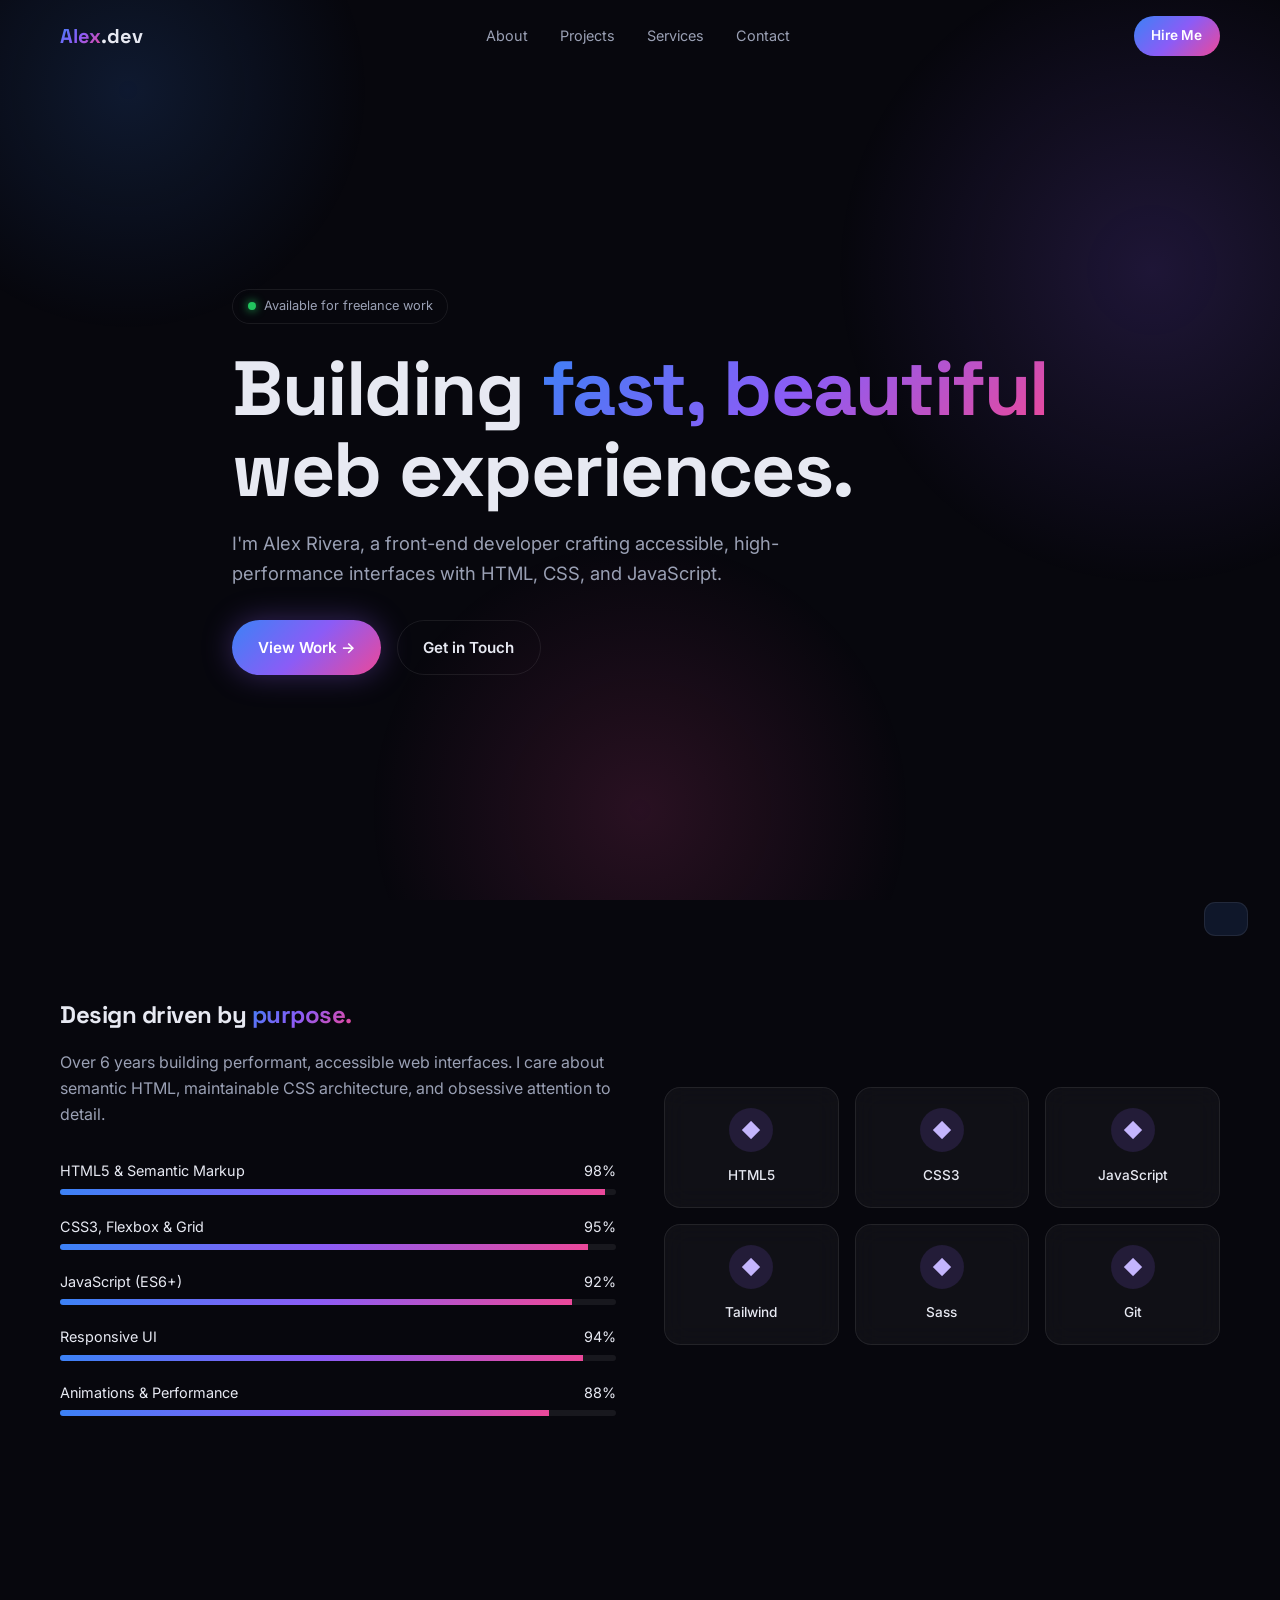
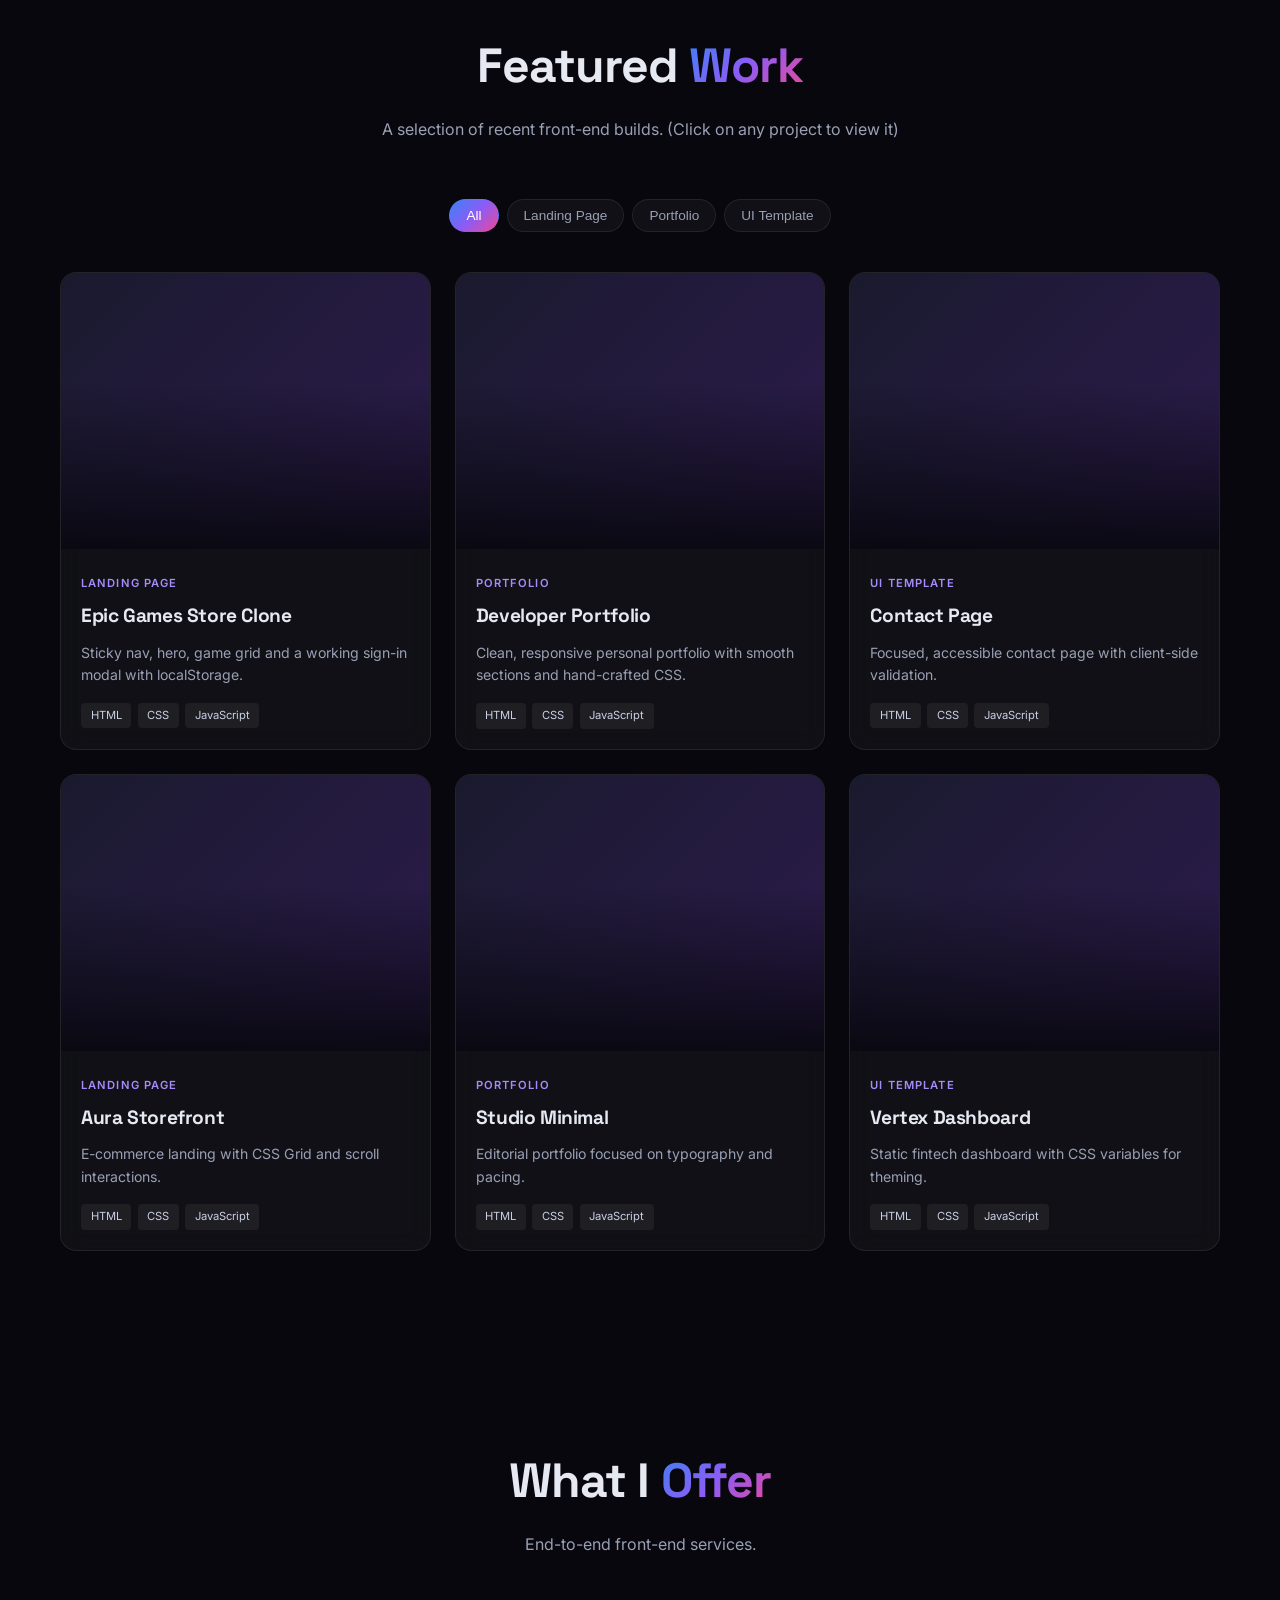
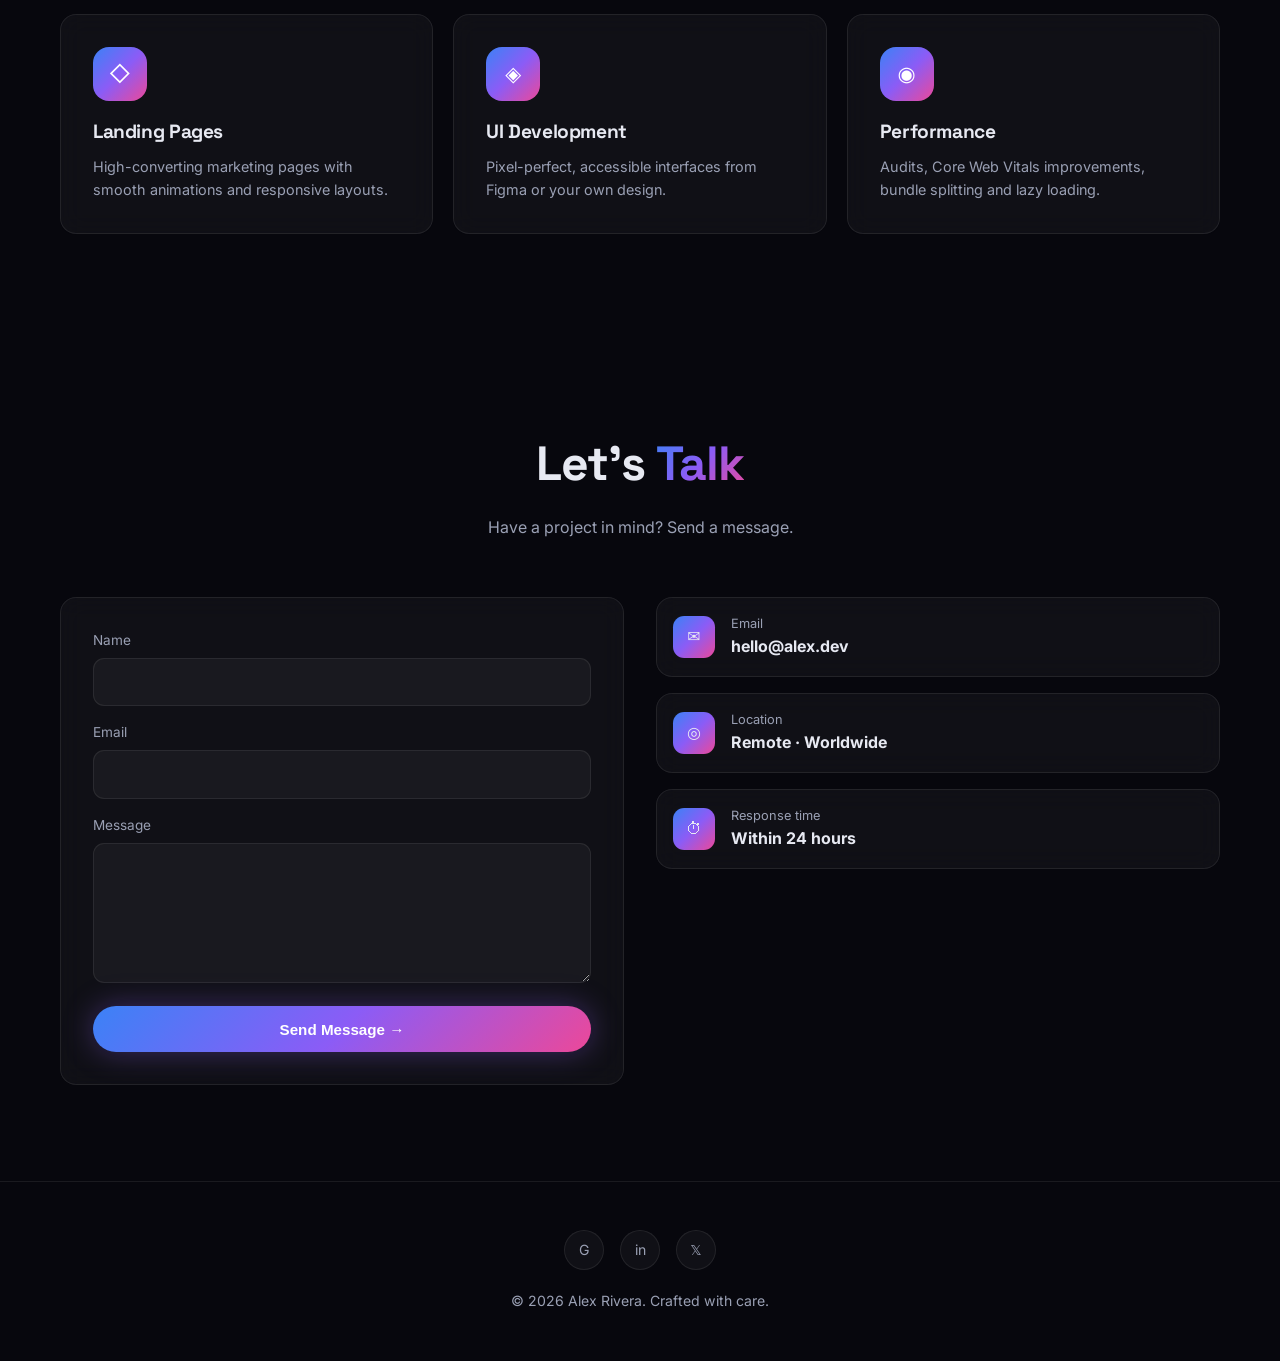
==== index.html @ b9c69748 "Add files via upload" ====
<!DOCTYPE html>
<html lang="en">
<head>
  <meta charset="UTF-8" />
  <meta name="viewport" content="width=device-width, initial-scale=1.0" />
  <title>Alex Rivera — Front-End Developer</title>

  <link rel="preconnect" href="https://fonts.googleapis.com">
  <link rel="preconnect" href="https://fonts.gstatic.com" crossorigin>
  <link href="https://fonts.googleapis.com/css2?family=Inter:wght@300;400;500;600;700&family=Space+Grotesk:wght@500;600;700&display=swap" rel="stylesheet">

  <link rel="stylesheet" href="style.css">
</head>
<body>

<nav class="nav" id="nav">
  <div class="container nav-inner">
    <a href="#" class="logo"><span class="gradient-text">Alex</span>.dev</a>
    <ul class="nav-links" id="navLinks">
      <li><a href="#about">About</a></li>
      <li><a href="#projects">Projects</a></li>
      <li><a href="#services">Services</a></li>
      <li><a href="#contact">Contact</a></li>
    </ul>
    <a href="#contact" class="nav-cta">Hire Me</a>
    <button class="menu-btn" id="menuBtn" aria-label="Toggle menu">☰</button>
  </div>
</nav>

<header class="hero">
  <div class="container">
    <div class="reveal">
      <div class="badge">Available for freelance work</div>
      <h1>Building <span class="gradient-text">fast, beautiful</span><br>web experiences.</h1>
      <p>I'm Alex Rivera, a front-end developer crafting accessible, high-performance interfaces with HTML, CSS, and JavaScript.</p>
      <div class="hero-cta">
        <a href="#projects" class="btn btn-primary">View Work →</a>
        <a href="#contact" class="btn btn-ghost">Get in Touch</a>
      </div>
    </div>
  </div>
</header>

<section id="about">
  <div class="container">
    <div class="about-grid">
      <div class="reveal">
        <h2>Design driven by <span class="gradient-text">purpose.</span></h2>
        <p class="lead">
          Over 6 years building performant, accessible web interfaces. I care about semantic HTML, maintainable CSS architecture, and obsessive attention to detail.
        </p>
        <div id="skills">
          <div class="skill-row"><div class="label"><span>HTML5 & Semantic Markup</span><span>98%</span></div><div class="bar"><span data-w="98"></span></div></div>
          <div class="skill-row"><div class="label"><span>CSS3, Flexbox & Grid</span><span>95%</span></div><div class="bar"><span data-w="95"></span></div></div>
          <div class="skill-row"><div class="label"><span>JavaScript (ES6+)</span><span>92%</span></div><div class="bar"><span data-w="92"></span></div></div>
          <div class="skill-row"><div class="label"><span>Responsive UI</span><span>94%</span></div><div class="bar"><span data-w="94"></span></div></div>
          <div class="skill-row"><div class="label"><span>Animations & Performance</span><span>88%</span></div><div class="bar"><span data-w="88"></span></div></div>
        </div>
      </div>

      <div class="tools reveal">
        <div class="tool glass"><div class="ico">◆</div><span>HTML5</span></div>
        <div class="tool glass"><div class="ico">◆</div><span>CSS3</span></div>
        <div class="tool glass"><div class="ico">◆</div><span>JavaScript</span></div>
        <div class="tool glass"><div class="ico">◆</div><span>Tailwind</span></div>
        <div class="tool glass"><div class="ico">◆</div><span>Sass</span></div>
        <div class="tool glass"><div class="ico">◆</div><span>Git</span></div>
      </div>
    </div>
  </div>
</section>

<section id="projects">
  <div class="container">
    <div class="section-head reveal">
      <h2>Featured <span class="gradient-text">Work</span></h2>
      <p>A selection of recent front-end builds. (Click on any project to view it)</p>
    </div>

    <div class="filters reveal">
      <button class="filter active" data-f="all">All</button>
      <button class="filter" data-f="Landing Page">Landing Page</button>
      <button class="filter" data-f="Portfolio">Portfolio</button>
      <button class="filter" data-f="UI Template">UI Template</button>
    </div>

    <div class="projects" id="projectGrid"></div>
  </div>
</section>

<section id="services">
  <div class="container">
    <div class="section-head reveal">
      <h2>What I <span class="gradient-text">Offer</span></h2>
      <p>End-to-end front-end services.</p>
    </div>

    <div class="services">
      <div class="service glass reveal">
        <div class="ico">◇</div>
        <h3>Landing Pages</h3>
        <p>High-converting marketing pages with smooth animations and responsive layouts.</p>
      </div>
      <div class="service glass reveal">
        <div class="ico">◈</div>
        <h3>UI Development</h3>
        <p>Pixel-perfect, accessible interfaces from Figma or your own design.</p>
      </div>
      <div class="service glass reveal">
        <div class="ico">◉</div>
        <h3>Performance</h3>
        <p>Audits, Core Web Vitals improvements, bundle splitting and lazy loading.</p>
      </div>
    </div>
  </div>
</section>

<section id="contact">
  <div class="container">
    <div class="section-head reveal">
      <h2>Let's <span class="gradient-text">Talk</span></h2>
      <p>Have a project in mind? Send a message.</p>
    </div>

    <div class="contact-grid">
      <form id="contactForm" class="glass reveal form">
        <div class="field">
          <label for="name">Name</label>
          <input type="text" id="name" required>
        </div>
        <div class="field">
          <label for="email">Email</label>
          <input type="email" id="email" required>
        </div>
        <div class="field">
          <label for="message">Message</label>
          <textarea id="message" required></textarea>
        </div>
        <button class="btn btn-primary btn-block" type="submit">Send Message →</button>
      </form>

      <div class="reveal">
        <div class="info-item glass"><div class="ico">✉</div><div><small>Email</small><strong>hello@alex.dev</strong></div></div>
        <div class="info-item glass"><div class="ico">◎</div><div><small>Location</small><strong>Remote · Worldwide</strong></div></div>
        <div class="info-item glass"><div class="ico">⏱</div><div><small>Response time</small><strong>Within 24 hours</strong></div></div>
      </div>
    </div>
  </div>
</section>

<footer>
  <div class="container">
    <div class="socials">
      <a href="#" aria-label="GitHub">G</a>
      <a href="#" aria-label="LinkedIn">in</a>
      <a href="#" aria-label="Twitter">𝕏</a>
    </div>
    <p>© <span id="year"></span> Alex Rivera. Crafted with care.</p>
  </div>
</footer>

<div class="toast" id="toast"></div>

<script src="script.js"></script>
</body>
</html>
---- style.css ----
/* ==========================================================
   THEME VARIABLES
========================================================== */
:root {
  --bg: #07070d;
  --panel: rgba(255, 255, 255, 0.04);
  --border: rgba(255, 255, 255, 0.08);
  --text: #e7e9f2;
  --muted: #9aa0b4;
  --blue: #3b82f6;
  --purple: #8b5cf6;
  --pink: #ec4899;
  --grad: linear-gradient(135deg, #3b82f6 0%, #8b5cf6 50%, #ec4899 100%);
}

/* ==========================================================
   BASE
========================================================== */
* { margin: 0; padding: 0; box-sizing: border-box; }

html { scroll-behavior: smooth; }

body {
  font-family: 'Inter', system-ui, sans-serif;
  background: var(--bg);
  color: var(--text);
  line-height: 1.6;
  overflow-x: hidden;
}

body::before {
  content: "";
  position: fixed;
  inset: 0;
  z-index: -1;
  pointer-events: none;
  background:
    radial-gradient(600px circle at 10% 10%, rgba(59,130,246,.15), transparent 40%),
    radial-gradient(700px circle at 90% 30%, rgba(139,92,246,.18), transparent 45%),
    radial-gradient(600px circle at 50% 90%, rgba(236,72,153,.15), transparent 45%);
}

h1, h2, h3, .display {
  font-family: 'Space Grotesk', sans-serif;
  letter-spacing: -0.02em;
}

a { color: inherit; text-decoration: none; }

.container { max-width: 1200px; margin: 0 auto; padding: 0 1.25rem; }

.gradient-text {
  background: var(--grad);
  -webkit-background-clip: text;
  background-clip: text;
  color: transparent;
}

.glass {
  background: var(--panel);
  border: 1px solid var(--border);
  backdrop-filter: blur(12px);
  border-radius: 1rem;
}

/* ==========================================================
   NAVBAR
========================================================== */
.nav { position: fixed; top: 0; left: 0; right: 0; z-index: 50; transition: 0.3s; }
.nav.scrolled {
  background: rgba(7, 7, 13, 0.7);
  backdrop-filter: blur(12px);
  border-bottom: 1px solid var(--border);
}
.nav-inner {
  display: flex;
  align-items: center;
  justify-content: space-between;
  height: 72px;
}
.logo { font-family: 'Space Grotesk'; font-weight: 700; font-size: 1.25rem; }
.nav-links { display: flex; gap: 2rem; list-style: none; }
.nav-links a { color: var(--muted); font-size: 0.9rem; transition: 0.2s; }
.nav-links a:hover { color: var(--text); }
.nav-cta {
  padding: 0.55rem 1.1rem;
  border-radius: 999px;
  background: var(--grad);
  color: #fff;
  font-weight: 600;
  font-size: 0.85rem;
}
.menu-btn {
  display: none;
  background: none;
  border: none;
  color: var(--text);
  font-size: 1.4rem;
  cursor: pointer;
}

@media (max-width: 780px) {
  .nav-links { display: none; }
  .menu-btn { display: block; }
  .nav-links.open {
    display: flex;
    flex-direction: column;
    position: absolute;
    top: 72px;
    left: 0; right: 0;
    background: rgba(7, 7, 13, 0.95);
    padding: 1.5rem;
    border-bottom: 1px solid var(--border);
  }
}

/* ==========================================================
   HERO
========================================================== */
.hero {
  min-height: 100vh;
  display: flex;
  align-items: center;
  padding: 8rem 0 4rem;
  position: relative;
}
.badge {
  display: inline-flex;
  align-items: center;
  gap: 0.5rem;
  padding: 0.4rem 0.9rem;
  border: 1px solid var(--border);
  border-radius: 999px;
  font-size: 0.8rem;
  color: var(--muted);
  margin-bottom: 1.5rem;
}
.badge::before {
  content: "";
  width: 8px; height: 8px;
  border-radius: 50%;
  background: #22c55e;
  box-shadow: 0 0 10px #22c55e;
}
.hero h1 {
  font-size: clamp(2.5rem, 6vw, 5rem);
  font-weight: 700;
  line-height: 1.05;
  margin-bottom: 1.25rem;
}
.hero p {
  font-size: 1.15rem;
  color: var(--muted);
  max-width: 560px;
  margin-bottom: 2rem;
}
.hero-cta { display: flex; gap: 1rem; flex-wrap: wrap; }

/* ==========================================================
   BUTTONS
========================================================== */
.btn {
  padding: 0.9rem 1.6rem;
  border-radius: 999px;
  font-weight: 600;
  font-size: 0.95rem;
  border: none;
  cursor: pointer;
  transition: 0.3s;
  display: inline-flex;
  align-items: center;
  gap: 0.5rem;
}
.btn-primary {
  background: var(--grad);
  color: #fff;
  box-shadow: 0 0 30px rgba(139, 92, 246, 0.35);
}
.btn-primary:hover {
  transform: translateY(-2px);
  box-shadow: 0 0 45px rgba(139, 92, 246, 0.55);
}
.btn-ghost {
  background: transparent;
  color: var(--text);
  border: 1px solid var(--border);
}
.btn-ghost:hover { background: var(--panel); }
.btn-block { width: 100%; justify-content: center; }

/* ==========================================================
   SECTIONS
========================================================== */
section { padding: 6rem 0; position: relative; }
.section-head { text-align: center; margin-bottom: 3.5rem; }
.section-head h2 { font-size: clamp(2rem, 4vw, 3rem); margin-bottom: 0.75rem; }
.section-head p { color: var(--muted); max-width: 600px; margin: 0 auto; }
.lead { color: var(--muted); margin: 1rem 0 2rem; }

/* ==========================================================
   ABOUT / SKILLS
========================================================== */
.about-grid {
  display: grid;
  grid-template-columns: 1fr 1fr;
  gap: 3rem;
  align-items: center;
}
@media (max-width: 820px) { .about-grid { grid-template-columns: 1fr; } }

.skill-row { margin-bottom: 1.25rem; }
.skill-row .label {
  display: flex;
  justify-content: space-between;
  margin-bottom: 0.4rem;
  font-size: 0.9rem;
}
.bar {
  height: 6px;
  background: rgba(255, 255, 255, 0.07);
  border-radius: 999px;
  overflow: hidden;
}
.bar span {
  display: block;
  height: 100%;
  background: var(--grad);
  width: 0;
  transition: width 1.2s ease;
}

.tools {
  display: grid;
  grid-template-columns: repeat(3, 1fr);
  gap: 1rem;
}
@media (max-width: 520px) { .tools { grid-template-columns: repeat(2, 1fr); } }

.tool { padding: 1.25rem; text-align: center; transition: 0.3s; }
.tool:hover { transform: translateY(-4px); border-color: rgba(139, 92, 246, 0.5); }
.tool .ico {
  width: 44px; height: 44px;
  border-radius: 50%;
  background: rgba(139, 92, 246, 0.15);
  color: #c4b5fd;
  display: grid;
  place-items: center;
  margin: 0 auto 0.6rem;
  font-size: 1.2rem;
}
.tool span { font-size: 0.85rem; font-weight: 500; }

/* ==========================================================
   PROJECTS
========================================================== */
.filters {
  display: flex;
  gap: 0.5rem;
  justify-content: center;
  flex-wrap: wrap;
  margin-bottom: 2.5rem;
}
.filter {
  padding: 0.5rem 1rem;
  border-radius: 999px;
  background: rgba(255, 255, 255, 0.04);
  border: 1px solid var(--border);
  color: var(--muted);
  font-size: 0.85rem;
  cursor: pointer;
  transition: 0.2s;
}
.filter.active {
  background: var(--grad);
  color: #fff;
  border-color: transparent;
}

.projects {
  display: grid;
  grid-template-columns: repeat(3, 1fr);
  gap: 1.5rem;
}
@media (max-width: 900px) { .projects { grid-template-columns: repeat(2, 1fr); } }
@media (max-width: 600px) { .projects { grid-template-columns: 1fr; } }

/* التعديلات الجديدة لجعل الروابط تعمل بشكل سليم داخل البطاقات */
.card-link {
  text-decoration: none;
  color: inherit;
  display: block;
  height: 100%;
}

.card { 
  overflow: hidden; 
  position: relative; 
  cursor: pointer; 
  transition: 0.4s; 
  height: 100%; 
}
.card:hover { transform: translateY(-6px); }
.card .thumb {
  aspect-ratio: 4 / 3;
  background: linear-gradient(135deg, #1a1a2e, #2d1b4e);
  position: relative;
  overflow: hidden;
}
.card .thumb::after {
  content: "";
  position: absolute;
  inset: 0;
  background: linear-gradient(to top, rgba(7, 7, 13, 0.9), transparent 60%);
}
.card .body { padding: 1.25rem; }
.card .cat {
  color: #a78bfa;
  font-size: 0.7rem;
  text-transform: uppercase;
  letter-spacing: 0.1em;
  font-weight: 600;
}
.card h3 { font-size: 1.2rem; margin: 0.4rem 0 0.6rem; }
.card p { color: var(--muted); font-size: 0.88rem; margin-bottom: 1rem; }

.tags { display: flex; gap: 0.4rem; flex-wrap: wrap; }
.tag {
  font-size: 0.7rem;
  padding: 0.25rem 0.6rem;
  border-radius: 4px;
  background: rgba(255, 255, 255, 0.06);
  color: #cbd1e4;
}

/* ==========================================================
   SERVICES
========================================================== */
.services {
  display: grid;
  grid-template-columns: repeat(3, 1fr);
  gap: 1.25rem;
}
@media (max-width: 900px) { .services { grid-template-columns: 1fr; } }

.service { padding: 2rem; transition: 0.3s; }
.service:hover { transform: translateY(-5px); border-color: rgba(236, 72, 153, 0.4); }
.service .ico {
  width: 54px; height: 54px;
  border-radius: 1rem;
  background: var(--grad);
  display: grid;
  place-items: center;
  color: #fff;
  margin-bottom: 1rem;
  font-size: 1.3rem;
}
.service h3 { font-size: 1.2rem; margin-bottom: 0.5rem; }
.service p { color: var(--muted); font-size: 0.9rem; }

/* ==========================================================
   CONTACT
========================================================== */
.contact-grid {
  display: grid;
  grid-template-columns: 1fr 1fr;
  gap: 2rem;
}
@media (max-width: 820px) { .contact-grid { grid-template-columns: 1fr; } }

.form { padding: 2rem; }
.field { margin-bottom: 1rem; }
.field label {
  display: block;
  font-size: 0.85rem;
  margin-bottom: 0.4rem;
  color: var(--muted);
}
.field input,
.field textarea {
  width: 100%;
  padding: 0.85rem 1rem;
  background: rgba(255, 255, 255, 0.04);
  border: 1px solid var(--border);
  border-radius: 0.7rem;
  color: var(--text);
  font-family: inherit;
  font-size: 0.95rem;
  transition: 0.2s;
}
.field input:focus,
.field textarea:focus {
  outline: none;
  border-color: #8b5cf6;
  box-shadow: 0 0 0 3px rgba(139, 92, 246, 0.18);
}
.field textarea { resize: vertical; min-height: 140px; }

.info-item {
  display: flex;
  gap: 1rem;
  align-items: center;
  padding: 1rem;
  margin-bottom: 1rem;
}
.info-item .ico {
  width: 42px; height: 42px;
  border-radius: 0.7rem;
  background: var(--grad);
  display: grid;
  place-items: center;
  flex-shrink: 0;
}
.info-item small { color: var(--muted); font-size: 0.8rem; display: block; }

/* ==========================================================
   TOAST
========================================================== */
.toast {
  position: fixed;
  bottom: 2rem;
  right: 2rem;
  padding: 1rem 1.3rem;
  background: #0f172a;
  border: 1px solid var(--border);
  border-radius: 0.7rem;
  transform: translateY(200%);
  transition: 0.4s;
  z-index: 100;
  max-width: 320px;
}
.toast.show { transform: translateY(0); }
.toast.success { border-color: #22c55e; }
.toast.error { border-color: #ef4444; }

/* ==========================================================
   FOOTER
========================================================== */
footer {
  padding: 3rem 0;
  border-top: 1px solid var(--border);
  text-align: center;
  color: var(--muted);
  font-size: 0.88rem;
}
.socials {
  display: flex;
  gap: 1rem;
  justify-content: center;
  margin-bottom: 1.25rem;
}
.socials a {
  width: 40px; height: 40px;
  border-radius: 50%;
  background: var(--panel);
  border: 1px solid var(--border);
  display: grid;
  place-items: center;
  transition: 0.2s;
}
.socials a:hover {
  background: var(--grad);
  border-color: transparent;
  transform: translateY(-2px);
}

/* ==========================================================
   SCROLL REVEAL
========================================================== */
.reveal {
  opacity: 0;
  transform: translateY(30px);
  transition: opacity 0.8s ease, transform 0.8s ease;
}
.reveal.visible {
  opacity: 1;
  transform: none;
}
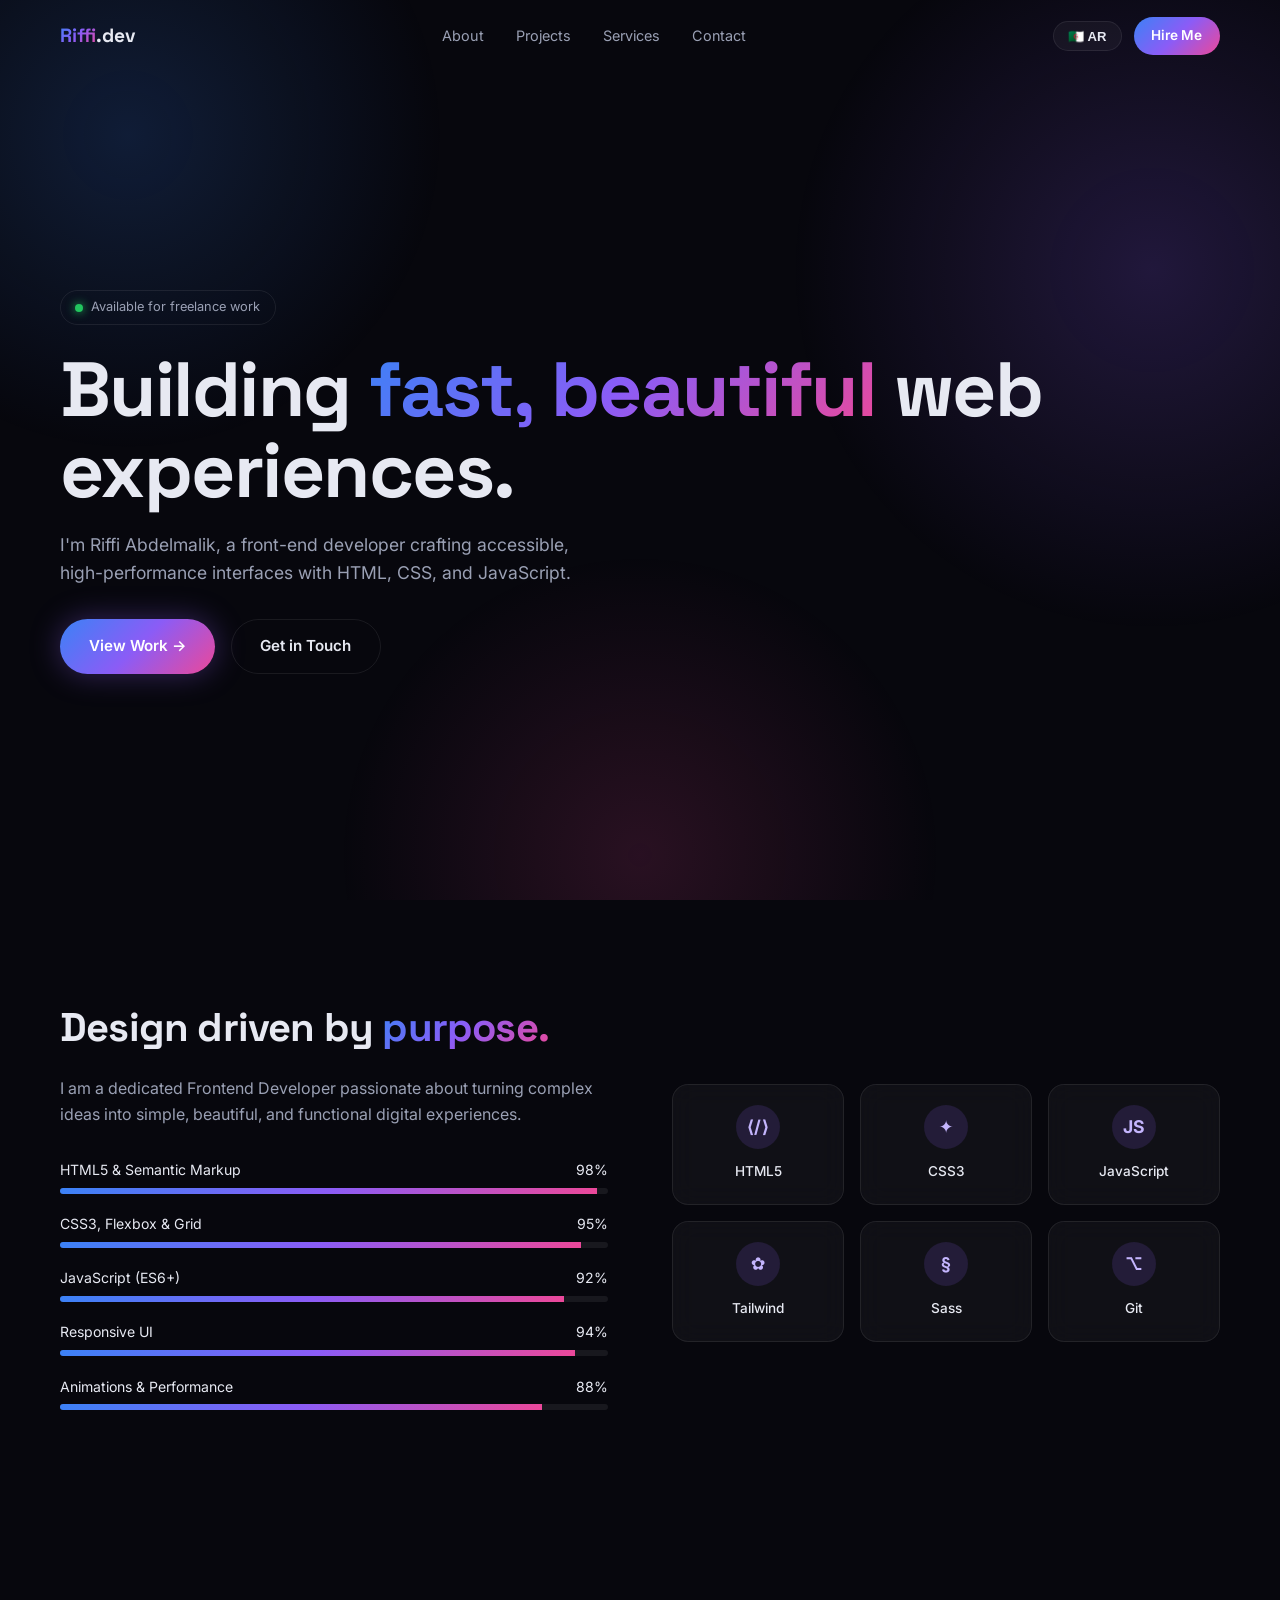
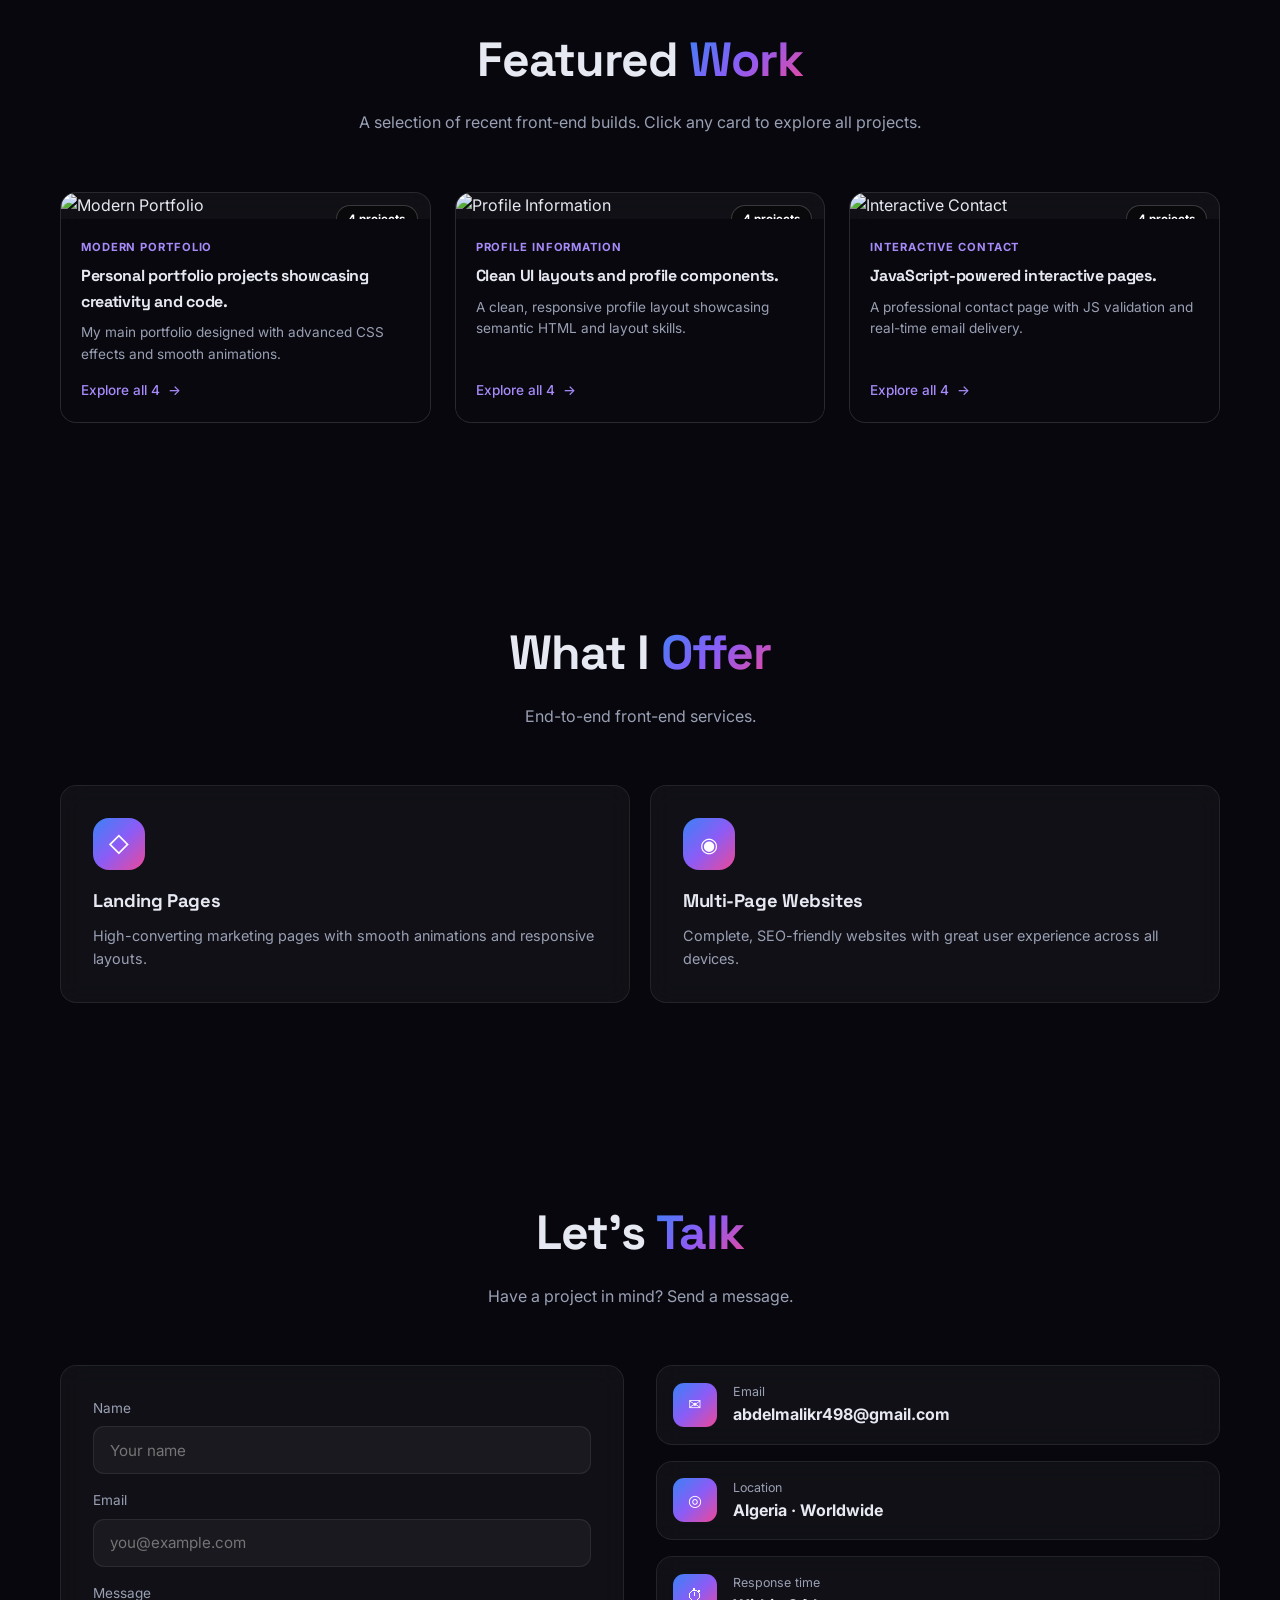
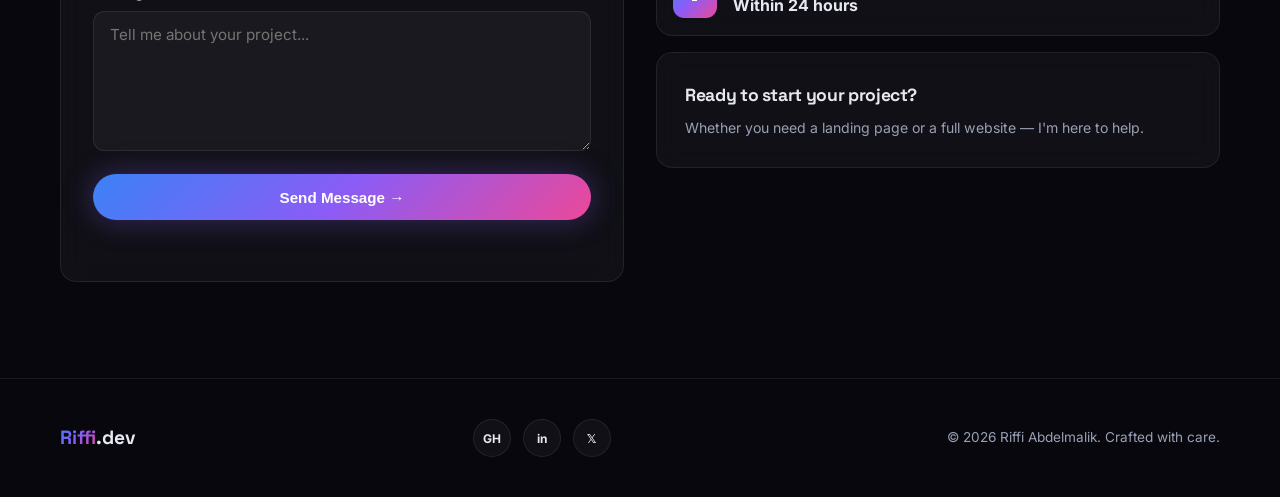
==== commit b121527f: "Add files via upload" ====
--- a/index.html
+++ b/index.html
@@ -1,41 +1,51 @@
 <!DOCTYPE html>
-<html lang="en">
+<html lang="en" dir="ltr">
 <head>
-  <meta charset="UTF-8" />
-  <meta name="viewport" content="width=device-width, initial-scale=1.0" />
-  <title>Alex Rivera — Front-End Developer</title>
-
+  <meta charset="UTF-8"/>
+  <meta name="viewport" content="width=device-width, initial-scale=1.0"/>
+  <title>Riffi Abdelmalik — Front-End Developer</title>
   <link rel="preconnect" href="https://fonts.googleapis.com">
   <link rel="preconnect" href="https://fonts.gstatic.com" crossorigin>
-  <link href="https://fonts.googleapis.com/css2?family=Inter:wght@300;400;500;600;700&family=Space+Grotesk:wght@500;600;700&display=swap" rel="stylesheet">
-
+  <link href="https://fonts.googleapis.com/css2?family=Inter:wght@300;400;500;600;700
+    &family=Space+Grotesk:wght@500;600;700
+    &family=Cairo:wght@400;500;600;700&display=swap" rel="stylesheet">
   <link rel="stylesheet" href="style.css">
 </head>
 <body>
 
 <nav class="nav" id="nav">
   <div class="container nav-inner">
-    <a href="#" class="logo"><span class="gradient-text">Alex</span>.dev</a>
+    <a href="#" class="logo"><span class="gradient-text">Riffi</span>.dev</a>
     <ul class="nav-links" id="navLinks">
-      <li><a href="#about">About</a></li>
-      <li><a href="#projects">Projects</a></li>
-      <li><a href="#services">Services</a></li>
-      <li><a href="#contact">Contact</a></li>
+      <li><a href="#about"    data-i18n="nav.about">About</a></li>
+      <li><a href="#projects" data-i18n="nav.projects">Projects</a></li>
+      <li><a href="#services" data-i18n="nav.services">Services</a></li>
+      <li><a href="#contact"  data-i18n="nav.contact">Contact</a></li>
     </ul>
-    <a href="#contact" class="nav-cta">Hire Me</a>
-    <button class="menu-btn" id="menuBtn" aria-label="Toggle menu">☰</button>
+    <div class="nav-actions">
+      <button id="langBtn" class="lang-btn" aria-label="Switch language">🇩🇿 AR</button>
+      <a href="#contact" class="nav-cta" data-i18n="nav.hire">Hire Me</a>
+    </div>
+    <button class="menu-btn" id="menuBtn" aria-label="Toggle menu">
+      <span></span><span></span><span></span>
+    </button>
   </div>
 </nav>
 
 <header class="hero">
   <div class="container">
     <div class="reveal">
-      <div class="badge">Available for freelance work</div>
-      <h1>Building <span class="gradient-text">fast, beautiful</span><br>web experiences.</h1>
-      <p>I'm Alex Rivera, a front-end developer crafting accessible, high-performance interfaces with HTML, CSS, and JavaScript.</p>
+      <div class="badge" data-i18n="hero.badge">Available for freelance work</div>
+      <h1>
+        <span data-i18n="hero.h1a">Building </span>
+        <span class="gradient-text" data-i18n="hero.h1b">fast, beautiful</span>
+        <span data-i18n="hero.h1c"> web experiences.</span>
+      </h1>
+      <p data-i18n="hero.p">I'm Riffi Abdelmalik, a front-end developer crafting
+        accessible, high-performance interfaces with HTML, CSS, and JavaScript.</p>
       <div class="hero-cta">
-        <a href="#projects" class="btn btn-primary">View Work →</a>
-        <a href="#contact" class="btn btn-ghost">Get in Touch</a>
+        <a href="#projects" class="btn btn-primary" data-i18n="hero.cta1">View Work →</a>
+        <a href="#contact"  class="btn btn-ghost"   data-i18n="hero.cta2">Get in Touch</a>
       </div>
     </div>
   </div>
@@ -45,26 +55,42 @@
   <div class="container">
     <div class="about-grid">
       <div class="reveal">
-        <h2>Design driven by <span class="gradient-text">purpose.</span></h2>
-        <p class="lead">
-          Over 6 years building performant, accessible web interfaces. I care about semantic HTML, maintainable CSS architecture, and obsessive attention to detail.
-        </p>
+        <h2>
+          <span data-i18n="about.h2a">Design driven by </span>
+          <span class="gradient-text" data-i18n="about.h2b">purpose.</span>
+        </h2>
+        <p class="lead" data-i18n="about.p">I am a dedicated Frontend Developer passionate
+          about turning complex ideas into simple, beautiful digital experiences.</p>
         <div id="skills">
-          <div class="skill-row"><div class="label"><span>HTML5 & Semantic Markup</span><span>98%</span></div><div class="bar"><span data-w="98"></span></div></div>
-          <div class="skill-row"><div class="label"><span>CSS3, Flexbox & Grid</span><span>95%</span></div><div class="bar"><span data-w="95"></span></div></div>
-          <div class="skill-row"><div class="label"><span>JavaScript (ES6+)</span><span>92%</span></div><div class="bar"><span data-w="92"></span></div></div>
-          <div class="skill-row"><div class="label"><span>Responsive UI</span><span>94%</span></div><div class="bar"><span data-w="94"></span></div></div>
-          <div class="skill-row"><div class="label"><span>Animations & Performance</span><span>88%</span></div><div class="bar"><span data-w="88"></span></div></div>
+          <div class="skill-row">
+            <div class="label"><span data-i18n="skills.0">HTML5 & Semantic Markup</span><span>98%</span></div>
+            <div class="bar"><span data-w="98"></span></div>
+          </div>
+          <div class="skill-row">
+            <div class="label"><span data-i18n="skills.1">CSS3, Flexbox & Grid</span><span>95%</span></div>
+            <div class="bar"><span data-w="95"></span></div>
+          </div>
+          <div class="skill-row">
+            <div class="label"><span data-i18n="skills.2">JavaScript (ES6+)</span><span>92%</span></div>
+            <div class="bar"><span data-w="92"></span></div>
+          </div>
+          <div class="skill-row">
+            <div class="label"><span data-i18n="skills.3">Responsive UI</span><span>94%</span></div>
+            <div class="bar"><span data-w="94"></span></div>
+          </div>
+          <div class="skill-row">
+            <div class="label"><span data-i18n="skills.4">Animations & Performance</span><span>88%</span></div>
+            <div class="bar"><span data-w="88"></span></div>
+          </div>
         </div>
       </div>
-
       <div class="tools reveal">
-        <div class="tool glass"><div class="ico">◆</div><span>HTML5</span></div>
-        <div class="tool glass"><div class="ico">◆</div><span>CSS3</span></div>
-        <div class="tool glass"><div class="ico">◆</div><span>JavaScript</span></div>
-        <div class="tool glass"><div class="ico">◆</div><span>Tailwind</span></div>
-        <div class="tool glass"><div class="ico">◆</div><span>Sass</span></div>
-        <div class="tool glass"><div class="ico">◆</div><span>Git</span></div>
+        <div class="tool glass"><div class="ico">⟨/⟩</div><span>HTML5</span></div>
+        <div class="tool glass"><div class="ico">✦</div><span>CSS3</span></div>
+        <div class="tool glass"><div class="ico">JS</div><span>JavaScript</span></div>
+        <div class="tool glass"><div class="ico">✿</div><span>Tailwind</span></div>
+        <div class="tool glass"><div class="ico">§</div><span>Sass</span></div>
+        <div class="tool glass"><div class="ico">⌥</div><span>Git</span></div>
       </div>
     </div>
   </div>
@@ -73,17 +99,12 @@
 <section id="projects">
   <div class="container">
     <div class="section-head reveal">
-      <h2>Featured <span class="gradient-text">Work</span></h2>
-      <p>A selection of recent front-end builds. (Click on any project to view it)</p>
+      <h2>
+        <span data-i18n="projects.h2a">Featured </span>
+        <span class="gradient-text" data-i18n="projects.h2b">Work</span>
+      </h2>
+      <p data-i18n="projects.p">Click any card to explore all projects.</p>
     </div>
-
-    <div class="filters reveal">
-      <button class="filter active" data-f="all">All</button>
-      <button class="filter" data-f="Landing Page">Landing Page</button>
-      <button class="filter" data-f="Portfolio">Portfolio</button>
-      <button class="filter" data-f="UI Template">UI Template</button>
-    </div>
-
     <div class="projects" id="projectGrid"></div>
   </div>
 </section>
@@ -91,25 +112,22 @@
 <section id="services">
   <div class="container">
     <div class="section-head reveal">
-      <h2>What I <span class="gradient-text">Offer</span></h2>
-      <p>End-to-end front-end services.</p>
+      <h2>
+        <span data-i18n="services.h2a">What I </span>
+        <span class="gradient-text" data-i18n="services.h2b">Offer</span>
+      </h2>
+      <p data-i18n="services.p">End-to-end front-end services.</p>
     </div>
-
     <div class="services">
       <div class="service glass reveal">
         <div class="ico">◇</div>
-        <h3>Landing Pages</h3>
-        <p>High-converting marketing pages with smooth animations and responsive layouts.</p>
-      </div>
-      <div class="service glass reveal">
-        <div class="ico">◈</div>
-        <h3>UI Development</h3>
-        <p>Pixel-perfect, accessible interfaces from Figma or your own design.</p>
+        <h3 data-i18n="services.0.title">Landing Pages</h3>
+        <p data-i18n="services.0.desc">High-converting pages with smooth animations and responsive layouts.</p>
       </div>
       <div class="service glass reveal">
         <div class="ico">◉</div>
-        <h3>Performance</h3>
-        <p>Audits, Core Web Vitals improvements, bundle splitting and lazy loading.</p>
+        <h3 data-i18n="services.1.title">Multi-Page Websites</h3>
+        <p data-i18n="services.1.desc">Complete, SEO-friendly websites with great user experience across all devices.</p>
       </div>
     </div>
   </div>
@@ -118,48 +136,62 @@
 <section id="contact">
   <div class="container">
     <div class="section-head reveal">
-      <h2>Let's <span class="gradient-text">Talk</span></h2>
-      <p>Have a project in mind? Send a message.</p>
+      <h2>
+        <span data-i18n="contact.h2a">Let's </span>
+        <span class="gradient-text" data-i18n="contact.h2b">Talk</span>
+      </h2>
+      <p data-i18n="contact.p">Have a project in mind? Send a message.</p>
     </div>
-
     <div class="contact-grid">
-      <form id="contactForm" class="glass reveal form">
+      <form id="contactForm" class="glass reveal form" action="https://formspree.io/f/xkokqgrg" method="POST">
         <div class="field">
-          <label for="name">Name</label>
-          <input type="text" id="name" required>
+          <label data-i18n="contact.nameLbl">Name</label>
+          <input type="text" name="name" data-i18n-ph="contact.namePh" placeholder="Your name" required>
         </div>
         <div class="field">
-          <label for="email">Email</label>
-          <input type="email" id="email" required>
+          <label data-i18n="contact.emailLbl">Email</label>
+          <input type="email" name="email" data-i18n-ph="contact.emailPh" placeholder="you@example.com" required>
         </div>
         <div class="field">
-          <label for="message">Message</label>
-          <textarea id="message" required></textarea>
+          <label data-i18n="contact.msgLbl">Message</label>
+          <textarea name="message" data-i18n-ph="contact.msgPh" placeholder="Tell me about your project..." required></textarea>
         </div>
-        <button class="btn btn-primary btn-block" type="submit">Send Message →</button>
+        <button class="btn btn-primary btn-block" type="submit" data-i18n="contact.send">Send Message →</button>
+        <p class="form-status" id="formStatus"></p>
       </form>
-
       <div class="reveal">
-        <div class="info-item glass"><div class="ico">✉</div><div><small>Email</small><strong>hello@alex.dev</strong></div></div>
-        <div class="info-item glass"><div class="ico">◎</div><div><small>Location</small><strong>Remote · Worldwide</strong></div></div>
-        <div class="info-item glass"><div class="ico">⏱</div><div><small>Response time</small><strong>Within 24 hours</strong></div></div>
+        <div class="info-item glass">
+          <div class="ico">✉</div>
+          <div><small>Email</small><strong><a href="mailto:abdelmalikr498@gmail.com">abdelmalikr498@gmail.com</a></strong></div>
+        </div>
+        <div class="info-item glass">
+          <div class="ico">◎</div>
+          <div><small data-i18n="contact.locationLbl">Location</small><strong data-i18n="contact.locationVal">Algeria · Worldwide</strong></div>
+        </div>
+        <div class="info-item glass">
+          <div class="ico">⏱</div>
+          <div><small data-i18n="contact.responseLbl">Response time</small><strong data-i18n="contact.responseVal">Within 24 hours</strong></div>
+        </div>
+        <div class="info-box glass">
+          <h3 data-i18n="contact.boxTitle">Ready to start your project?</h3>
+          <p data-i18n="contact.boxP">Whether you need a landing page or a full website — I'm here to help.</p>
+        </div>
       </div>
     </div>
   </div>
 </section>
 
 <footer>
-  <div class="container">
+  <div class="container footer-inner">
+    <a href="#" class="logo"><span class="gradient-text">Riffi</span>.dev</a>
     <div class="socials">
-      <a href="#" aria-label="GitHub">G</a>
-      <a href="#" aria-label="LinkedIn">in</a>
-      <a href="#" aria-label="Twitter">𝕏</a>
+      <a href="https://github.com/riffiabdelamlik" target="_blank">GH</a>
+      <a href="#">in</a>
+      <a href="#">𝕏</a>
     </div>
-    <p>© <span id="year"></span> Alex Rivera. Crafted with care.</p>
+    <p>© <span id="year"></span> Riffi Abdelmalik. <span data-i18n="footer.crafted">Crafted with care.</span></p>
   </div>
 </footer>
-
-<div class="toast" id="toast"></div>
 
 <script src="script.js"></script>
 </body>
--- a/style.css
+++ b/style.css
@@ -1,477 +1,201 @@
-/* ==========================================================
-   THEME VARIABLES
-========================================================== */
 :root {
-  --bg: #07070d;
-  --panel: rgba(255, 255, 255, 0.04);
-  --border: rgba(255, 255, 255, 0.08);
-  --text: #e7e9f2;
+  --bg: #07070d; --panel: rgba(255,255,255,.04);
+  --border: rgba(255,255,255,.08); --text: #e7e9f2;
   --muted: #9aa0b4;
-  --blue: #3b82f6;
-  --purple: #8b5cf6;
-  --pink: #ec4899;
-  --grad: linear-gradient(135deg, #3b82f6 0%, #8b5cf6 50%, #ec4899 100%);
-}
-
-/* ==========================================================
-   BASE
-========================================================== */
-* { margin: 0; padding: 0; box-sizing: border-box; }
-
-html { scroll-behavior: smooth; }
-
-body {
-  font-family: 'Inter', system-ui, sans-serif;
-  background: var(--bg);
-  color: var(--text);
-  line-height: 1.6;
-  overflow-x: hidden;
-}
-
+  --grad: linear-gradient(135deg,#3b82f6 0%,#8b5cf6 50%,#ec4899 100%);
+  --radius: 1rem;
+  --font-en: 'Inter', system-ui, sans-serif;
+  --font-display-en: 'Space Grotesk', sans-serif;
+  --font-ar: 'Cairo', system-ui, sans-serif;
+}
+
+*, *::before, *::after { margin:0; padding:0; box-sizing:border-box; }
+html { scroll-behavior:smooth; }
+body { font-family:var(--font-en); background:var(--bg); color:var(--text);
+  line-height:1.6; overflow-x:hidden; }
 body::before {
-  content: "";
-  position: fixed;
-  inset: 0;
-  z-index: -1;
-  pointer-events: none;
+  content:""; position:fixed; inset:0; z-index:-1; pointer-events:none;
   background:
-    radial-gradient(600px circle at 10% 10%, rgba(59,130,246,.15), transparent 40%),
-    radial-gradient(700px circle at 90% 30%, rgba(139,92,246,.18), transparent 45%),
-    radial-gradient(600px circle at 50% 90%, rgba(236,72,153,.15), transparent 45%);
-}
-
-h1, h2, h3, .display {
-  font-family: 'Space Grotesk', sans-serif;
-  letter-spacing: -0.02em;
-}
-
-a { color: inherit; text-decoration: none; }
-
-.container { max-width: 1200px; margin: 0 auto; padding: 0 1.25rem; }
-
+    radial-gradient(700px circle at 10% 15%, rgba(59,130,246,.18), transparent 45%),
+    radial-gradient(800px circle at 90% 30%, rgba(139,92,246,.2), transparent 45%),
+    radial-gradient(600px circle at 50% 95%, rgba(236,72,153,.15), transparent 50%);
+}
+html[dir="rtl"] body { font-family:var(--font-ar); }
+html[dir="rtl"] h1,
+html[dir="rtl"] h2,
+html[dir="rtl"] h3 { font-family:var(--font-ar); letter-spacing:0; }
+
+a { color:inherit; text-decoration:none; }
+h1,h2,h3 { font-family:var(--font-display-en); letter-spacing:-0.02em; }
+.container { max-width:1200px; margin:0 auto; padding:0 1.25rem; }
 .gradient-text {
-  background: var(--grad);
-  -webkit-background-clip: text;
-  background-clip: text;
-  color: transparent;
-}
-
+  background:var(--grad); -webkit-background-clip:text;
+  background-clip:text; color:transparent;
+}
 .glass {
-  background: var(--panel);
-  border: 1px solid var(--border);
-  backdrop-filter: blur(12px);
-  border-radius: 1rem;
-}
-
-/* ==========================================================
-   NAVBAR
-========================================================== */
-.nav { position: fixed; top: 0; left: 0; right: 0; z-index: 50; transition: 0.3s; }
-.nav.scrolled {
-  background: rgba(7, 7, 13, 0.7);
-  backdrop-filter: blur(12px);
-  border-bottom: 1px solid var(--border);
-}
-.nav-inner {
-  display: flex;
-  align-items: center;
-  justify-content: space-between;
-  height: 72px;
-}
-.logo { font-family: 'Space Grotesk'; font-weight: 700; font-size: 1.25rem; }
-.nav-links { display: flex; gap: 2rem; list-style: none; }
-.nav-links a { color: var(--muted); font-size: 0.9rem; transition: 0.2s; }
-.nav-links a:hover { color: var(--text); }
+  background:var(--panel); border:1px solid var(--border);
+  backdrop-filter:blur(12px); border-radius:var(--radius);
+}
+
+/* REVEAL */
+.reveal { opacity:0; transform:translateY(2rem); transition:opacity .7s, transform .7s; }
+.reveal.visible { opacity:1; transform:translateY(0); }
+
+/* NAV */
+.nav { position:fixed; top:0; left:0; right:0; z-index:50; transition:.3s; }
+.nav.scrolled { background:rgba(7,7,13,.85); backdrop-filter:blur(16px); border-bottom:1px solid var(--border); }
+.nav-inner { display:flex; align-items:center; justify-content:space-between; height:72px; }
+.logo { font-family:var(--font-display-en); font-weight:700; font-size:1.2rem; }
+.nav-links { display:flex; gap:2rem; list-style:none; }
+.nav-links a { color:var(--muted); font-size:.9rem; transition:color .2s; }
+.nav-links a:hover { color:var(--text); }
+.nav-actions { display:flex; align-items:center; gap:.75rem; }
+.lang-btn {
+  background:var(--panel); border:1px solid var(--border);
+  color:var(--text); padding:.4rem .9rem; border-radius:999px;
+  font-size:.82rem; font-weight:700; cursor:pointer;
+  transition:border-color .2s, transform .2s;
+}
+.lang-btn:hover { border-color:rgba(139,92,246,.5); transform:translateY(-1px); }
 .nav-cta {
-  padding: 0.55rem 1.1rem;
-  border-radius: 999px;
-  background: var(--grad);
-  color: #fff;
-  font-weight: 600;
-  font-size: 0.85rem;
-}
-.menu-btn {
-  display: none;
-  background: none;
-  border: none;
-  color: var(--text);
-  font-size: 1.4rem;
-  cursor: pointer;
-}
-
-@media (max-width: 780px) {
-  .nav-links { display: none; }
-  .menu-btn { display: block; }
-  .nav-links.open {
-    display: flex;
-    flex-direction: column;
-    position: absolute;
-    top: 72px;
-    left: 0; right: 0;
-    background: rgba(7, 7, 13, 0.95);
-    padding: 1.5rem;
-    border-bottom: 1px solid var(--border);
+  padding:.5rem 1.1rem; border-radius:999px; background:var(--grad);
+  color:#fff; font-weight:600; font-size:.85rem; transition:.2s;
+}
+.nav-cta:hover { opacity:.9; transform:translateY(-1px); }
+
+/* hamburger */
+.menu-btn { display:none; flex-direction:column; gap:5px; background:none; border:none; cursor:pointer; padding:4px; }
+.menu-btn span { display:block; width:24px; height:2px; background:var(--text); border-radius:2px; transition:.3s; }
+.menu-btn.open span:nth-child(1) { transform:translateY(7px) rotate(45deg); }
+.menu-btn.open span:nth-child(2) { opacity:0; }
+.menu-btn.open span:nth-child(3) { transform:translateY(-7px) rotate(-45deg); }
+
+@media (max-width:780px) {
+  .nav-links {
+    display:none; flex-direction:column; gap:1.25rem;
+    position:absolute; top:72px; left:0; right:0;
+    background:rgba(7,7,13,.97); padding:1.5rem 1.25rem;
+    border-bottom:1px solid var(--border);
   }
-}
-
-/* ==========================================================
-   HERO
-========================================================== */
-.hero {
-  min-height: 100vh;
-  display: flex;
-  align-items: center;
-  padding: 8rem 0 4rem;
-  position: relative;
-}
-.badge {
-  display: inline-flex;
-  align-items: center;
-  gap: 0.5rem;
-  padding: 0.4rem 0.9rem;
-  border: 1px solid var(--border);
-  border-radius: 999px;
-  font-size: 0.8rem;
-  color: var(--muted);
-  margin-bottom: 1.5rem;
-}
-.badge::before {
-  content: "";
-  width: 8px; height: 8px;
-  border-radius: 50%;
-  background: #22c55e;
-  box-shadow: 0 0 10px #22c55e;
-}
-.hero h1 {
-  font-size: clamp(2.5rem, 6vw, 5rem);
-  font-weight: 700;
-  line-height: 1.05;
-  margin-bottom: 1.25rem;
-}
-.hero p {
-  font-size: 1.15rem;
-  color: var(--muted);
-  max-width: 560px;
-  margin-bottom: 2rem;
-}
-.hero-cta { display: flex; gap: 1rem; flex-wrap: wrap; }
-
-/* ==========================================================
-   BUTTONS
-========================================================== */
-.btn {
-  padding: 0.9rem 1.6rem;
-  border-radius: 999px;
-  font-weight: 600;
-  font-size: 0.95rem;
-  border: none;
-  cursor: pointer;
-  transition: 0.3s;
-  display: inline-flex;
-  align-items: center;
-  gap: 0.5rem;
-}
-.btn-primary {
-  background: var(--grad);
-  color: #fff;
-  box-shadow: 0 0 30px rgba(139, 92, 246, 0.35);
-}
-.btn-primary:hover {
-  transform: translateY(-2px);
-  box-shadow: 0 0 45px rgba(139, 92, 246, 0.55);
-}
-.btn-ghost {
-  background: transparent;
-  color: var(--text);
-  border: 1px solid var(--border);
-}
-.btn-ghost:hover { background: var(--panel); }
-.btn-block { width: 100%; justify-content: center; }
-
-/* ==========================================================
-   SECTIONS
-========================================================== */
-section { padding: 6rem 0; position: relative; }
-.section-head { text-align: center; margin-bottom: 3.5rem; }
-.section-head h2 { font-size: clamp(2rem, 4vw, 3rem); margin-bottom: 0.75rem; }
-.section-head p { color: var(--muted); max-width: 600px; margin: 0 auto; }
-.lead { color: var(--muted); margin: 1rem 0 2rem; }
-
-/* ==========================================================
-   ABOUT / SKILLS
-========================================================== */
-.about-grid {
-  display: grid;
-  grid-template-columns: 1fr 1fr;
-  gap: 3rem;
-  align-items: center;
-}
-@media (max-width: 820px) { .about-grid { grid-template-columns: 1fr; } }
-
-.skill-row { margin-bottom: 1.25rem; }
-.skill-row .label {
-  display: flex;
-  justify-content: space-between;
-  margin-bottom: 0.4rem;
-  font-size: 0.9rem;
-}
-.bar {
-  height: 6px;
-  background: rgba(255, 255, 255, 0.07);
-  border-radius: 999px;
-  overflow: hidden;
-}
-.bar span {
-  display: block;
-  height: 100%;
-  background: var(--grad);
-  width: 0;
-  transition: width 1.2s ease;
-}
-
-.tools {
-  display: grid;
-  grid-template-columns: repeat(3, 1fr);
-  gap: 1rem;
-}
-@media (max-width: 520px) { .tools { grid-template-columns: repeat(2, 1fr); } }
-
-.tool { padding: 1.25rem; text-align: center; transition: 0.3s; }
-.tool:hover { transform: translateY(-4px); border-color: rgba(139, 92, 246, 0.5); }
-.tool .ico {
-  width: 44px; height: 44px;
-  border-radius: 50%;
-  background: rgba(139, 92, 246, 0.15);
-  color: #c4b5fd;
-  display: grid;
-  place-items: center;
-  margin: 0 auto 0.6rem;
-  font-size: 1.2rem;
-}
-.tool span { font-size: 0.85rem; font-weight: 500; }
-
-/* ==========================================================
-   PROJECTS
-========================================================== */
-.filters {
-  display: flex;
-  gap: 0.5rem;
-  justify-content: center;
-  flex-wrap: wrap;
-  margin-bottom: 2.5rem;
-}
-.filter {
-  padding: 0.5rem 1rem;
-  border-radius: 999px;
-  background: rgba(255, 255, 255, 0.04);
-  border: 1px solid var(--border);
-  color: var(--muted);
-  font-size: 0.85rem;
-  cursor: pointer;
-  transition: 0.2s;
-}
-.filter.active {
-  background: var(--grad);
-  color: #fff;
-  border-color: transparent;
-}
-
-.projects {
-  display: grid;
-  grid-template-columns: repeat(3, 1fr);
-  gap: 1.5rem;
-}
-@media (max-width: 900px) { .projects { grid-template-columns: repeat(2, 1fr); } }
-@media (max-width: 600px) { .projects { grid-template-columns: 1fr; } }
-
-/* التعديلات الجديدة لجعل الروابط تعمل بشكل سليم داخل البطاقات */
-.card-link {
-  text-decoration: none;
-  color: inherit;
-  display: block;
-  height: 100%;
-}
-
-.card { 
-  overflow: hidden; 
-  position: relative; 
-  cursor: pointer; 
-  transition: 0.4s; 
-  height: 100%; 
-}
-.card:hover { transform: translateY(-6px); }
-.card .thumb {
-  aspect-ratio: 4 / 3;
-  background: linear-gradient(135deg, #1a1a2e, #2d1b4e);
-  position: relative;
-  overflow: hidden;
-}
-.card .thumb::after {
-  content: "";
-  position: absolute;
-  inset: 0;
-  background: linear-gradient(to top, rgba(7, 7, 13, 0.9), transparent 60%);
-}
-.card .body { padding: 1.25rem; }
-.card .cat {
-  color: #a78bfa;
-  font-size: 0.7rem;
-  text-transform: uppercase;
-  letter-spacing: 0.1em;
-  font-weight: 600;
-}
-.card h3 { font-size: 1.2rem; margin: 0.4rem 0 0.6rem; }
-.card p { color: var(--muted); font-size: 0.88rem; margin-bottom: 1rem; }
-
-.tags { display: flex; gap: 0.4rem; flex-wrap: wrap; }
-.tag {
-  font-size: 0.7rem;
-  padding: 0.25rem 0.6rem;
-  border-radius: 4px;
-  background: rgba(255, 255, 255, 0.06);
-  color: #cbd1e4;
-}
-
-/* ==========================================================
-   SERVICES
-========================================================== */
-.services {
-  display: grid;
-  grid-template-columns: repeat(3, 1fr);
-  gap: 1.25rem;
-}
-@media (max-width: 900px) { .services { grid-template-columns: 1fr; } }
-
-.service { padding: 2rem; transition: 0.3s; }
-.service:hover { transform: translateY(-5px); border-color: rgba(236, 72, 153, 0.4); }
-.service .ico {
-  width: 54px; height: 54px;
-  border-radius: 1rem;
-  background: var(--grad);
-  display: grid;
-  place-items: center;
-  color: #fff;
-  margin-bottom: 1rem;
-  font-size: 1.3rem;
-}
-.service h3 { font-size: 1.2rem; margin-bottom: 0.5rem; }
-.service p { color: var(--muted); font-size: 0.9rem; }
-
-/* ==========================================================
-   CONTACT
-========================================================== */
-.contact-grid {
-  display: grid;
-  grid-template-columns: 1fr 1fr;
-  gap: 2rem;
-}
-@media (max-width: 820px) { .contact-grid { grid-template-columns: 1fr; } }
-
-.form { padding: 2rem; }
-.field { margin-bottom: 1rem; }
-.field label {
-  display: block;
-  font-size: 0.85rem;
-  margin-bottom: 0.4rem;
-  color: var(--muted);
-}
-.field input,
-.field textarea {
-  width: 100%;
-  padding: 0.85rem 1rem;
-  background: rgba(255, 255, 255, 0.04);
-  border: 1px solid var(--border);
-  border-radius: 0.7rem;
-  color: var(--text);
-  font-family: inherit;
-  font-size: 0.95rem;
-  transition: 0.2s;
-}
-.field input:focus,
-.field textarea:focus {
-  outline: none;
-  border-color: #8b5cf6;
-  box-shadow: 0 0 0 3px rgba(139, 92, 246, 0.18);
-}
-.field textarea { resize: vertical; min-height: 140px; }
-
-.info-item {
-  display: flex;
-  gap: 1rem;
-  align-items: center;
-  padding: 1rem;
-  margin-bottom: 1rem;
-}
-.info-item .ico {
-  width: 42px; height: 42px;
-  border-radius: 0.7rem;
-  background: var(--grad);
-  display: grid;
-  place-items: center;
-  flex-shrink: 0;
-}
-.info-item small { color: var(--muted); font-size: 0.8rem; display: block; }
-
-/* ==========================================================
-   TOAST
-========================================================== */
-.toast {
-  position: fixed;
-  bottom: 2rem;
-  right: 2rem;
-  padding: 1rem 1.3rem;
-  background: #0f172a;
-  border: 1px solid var(--border);
-  border-radius: 0.7rem;
-  transform: translateY(200%);
-  transition: 0.4s;
-  z-index: 100;
-  max-width: 320px;
-}
-.toast.show { transform: translateY(0); }
-.toast.success { border-color: #22c55e; }
-.toast.error { border-color: #ef4444; }
-
-/* ==========================================================
-   FOOTER
-========================================================== */
-footer {
-  padding: 3rem 0;
-  border-top: 1px solid var(--border);
-  text-align: center;
-  color: var(--muted);
-  font-size: 0.88rem;
-}
-.socials {
-  display: flex;
-  gap: 1rem;
-  justify-content: center;
-  margin-bottom: 1.25rem;
-}
-.socials a {
-  width: 40px; height: 40px;
-  border-radius: 50%;
-  background: var(--panel);
-  border: 1px solid var(--border);
-  display: grid;
-  place-items: center;
-  transition: 0.2s;
-}
-.socials a:hover {
-  background: var(--grad);
-  border-color: transparent;
-  transform: translateY(-2px);
-}
-
-/* ==========================================================
-   SCROLL REVEAL
-========================================================== */
-.reveal {
-  opacity: 0;
-  transform: translateY(30px);
-  transition: opacity 0.8s ease, transform 0.8s ease;
-}
-.reveal.visible {
-  opacity: 1;
-  transform: none;
-}+  .nav-links.open { display:flex; }
+  .nav-actions { display:none; }
+  .nav-actions.open { display:flex; padding:0 1.25rem 1.25rem; }
+  .menu-btn { display:flex; }
+}
+
+/* HERO */
+.hero { min-height:100vh; display:flex; align-items:center; padding:8rem 0 4rem; }
+.badge { display:inline-flex; align-items:center; gap:.5rem; padding:.4rem .9rem;
+  border:1px solid var(--border); border-radius:999px; font-size:.8rem;
+  color:var(--muted); margin-bottom:1.5rem; }
+.badge::before { content:""; width:8px; height:8px; border-radius:50%;
+  background:#22c55e; box-shadow:0 0 10px #22c55e; }
+.hero h1 { font-size:clamp(2.5rem,6vw,5rem); font-weight:700;
+  line-height:1.05; margin-bottom:1.25rem; }
+.hero > .container > div > p { font-size:1.1rem; color:var(--muted); max-width:540px; margin-bottom:2rem; }
+.hero-cta { display:flex; gap:1rem; flex-wrap:wrap; }
+
+/* BUTTONS */
+.btn { display:inline-flex; align-items:center; gap:.5rem; padding:.9rem 1.8rem;
+  border-radius:999px; font-weight:600; font-size:.95rem; border:none; cursor:pointer; transition:.3s; }
+.btn-primary { background:var(--grad); color:#fff; box-shadow:0 0 30px rgba(139,92,246,.35); }
+.btn-primary:hover { transform:translateY(-2px); box-shadow:0 0 45px rgba(139,92,246,.55); }
+.btn-ghost { background:transparent; color:var(--text); border:1px solid var(--border); }
+.btn-ghost:hover { background:var(--panel); }
+.btn-block { width:100%; justify-content:center; }
+
+/* SECTIONS */
+section { padding:6rem 0; }
+.section-head { text-align:center; margin-bottom:3.5rem; }
+.section-head h2 { font-size:clamp(2rem,4vw,3rem); margin-bottom:.75rem; }
+.section-head p { color:var(--muted); }
+
+/* ABOUT */
+.about-grid { display:grid; grid-template-columns:1fr 1fr; gap:3rem 4rem; align-items:center; }
+@media (max-width:820px) { .about-grid { grid-template-columns:1fr; } }
+.about-grid h2 { font-size:clamp(1.8rem,3.5vw,2.5rem); margin-bottom:1rem; }
+.lead { color:var(--muted); margin-bottom:2rem; }
+.skill-row { margin-bottom:1.2rem; }
+.skill-row .label { display:flex; justify-content:space-between; font-size:.88rem; margin-bottom:.4rem; }
+.bar { height:6px; background:rgba(255,255,255,.07); border-radius:999px; overflow:hidden; }
+.bar span { display:block; height:100%; background:var(--grad); width:0; transition:width 1.2s cubic-bezier(.4,0,.2,1); }
+.tools { display:grid; grid-template-columns:repeat(3,1fr); gap:1rem; }
+@media (max-width:480px) { .tools { grid-template-columns:repeat(2,1fr); } }
+.tool { padding:1.25rem; text-align:center; transition:.3s; }
+.tool:hover { transform:translateY(-4px); border-color:rgba(139,92,246,.5); }
+.tool .ico { width:44px; height:44px; border-radius:50%; background:rgba(139,92,246,.15);
+  color:#c4b5fd; display:grid; place-items:center; margin:0 auto .6rem; font-size:1.1rem; font-weight:700; }
+.tool span { font-size:.85rem; font-weight:500; }
+
+/* PROJECTS */
+.projects { display:grid; grid-template-columns:repeat(3,1fr); gap:1.5rem; }
+@media (max-width:900px) { .projects { grid-template-columns:repeat(2,1fr); } }
+@media (max-width:580px) { .projects { grid-template-columns:1fr; } }
+.card-link { display:block; height:100%; }
+.card { border-radius:var(--radius); overflow:hidden; border:1px solid rgba(255,255,255,.1);
+  display:flex; flex-direction:column; height:100%;
+  transition:transform .4s, border-color .4s, box-shadow .4s; cursor:pointer; }
+.card:hover { transform:translateY(-12px); border-color:rgba(139,92,246,.6);
+  box-shadow:0 20px 40px rgba(168,85,247,.2); }
+.thumb-wrap { overflow:hidden; position:relative; }
+.thumb { width:100%; height:200px; object-fit:cover; transition:transform .6s; }
+.card:hover .thumb { transform:scale(1.08); }
+.thumb-overlay { position:absolute; inset:0; background:linear-gradient(to top,rgba(0,0,0,.65),transparent);
+  opacity:0; transition:opacity .3s; display:flex; align-items:flex-end; padding:1rem; }
+.card:hover .thumb-overlay { opacity:1; }
+.thumb-overlay span { background:rgba(255,255,255,.2); backdrop-filter:blur(6px);
+  color:#fff; font-size:.8rem; font-weight:600; padding:.3rem .8rem; border-radius:999px; }
+.count-badge { position:absolute; top:.75rem; right:.75rem; background:rgba(0,0,0,.55);
+  backdrop-filter:blur(6px); color:#fff; font-size:.72rem; font-weight:700;
+  padding:.25rem .7rem; border-radius:999px; border:1px solid rgba(255,255,255,.2); }
+.card .body { padding:1.25rem; background:rgba(7,7,13,.8); flex:1; display:flex; flex-direction:column; }
+.cat { font-size:.7rem; font-weight:700; text-transform:uppercase;
+  letter-spacing:.08em; color:#a78bfa; margin-bottom:.4rem; display:block; }
+.card h3 { font-size:1rem; margin-bottom:.5rem; transition:color .3s; }
+.card:hover h3 { color:#c4b5fd; }
+.card .body > p { color:var(--muted); font-size:.85rem; flex:1; }
+.card-footer { display:flex; align-items:center; gap:.5rem; margin-top:.9rem;
+  color:#a78bfa; font-size:.85rem; font-weight:500; }
+
+/* SERVICES */
+.services { display:grid; grid-template-columns:repeat(2,1fr); gap:1.25rem; }
+@media (max-width:640px) { .services { grid-template-columns:1fr; } }
+.service { padding:2rem; transition:.3s; }
+.service:hover { transform:translateY(-5px); border-color:rgba(236,72,153,.4); }
+.service .ico { width:52px; height:52px; border-radius:1rem; background:var(--grad);
+  display:grid; place-items:center; color:#fff; margin-bottom:1rem; font-size:1.3rem; }
+.service h3 { font-size:1.15rem; margin-bottom:.5rem; }
+.service p { color:var(--muted); font-size:.9rem; }
+
+/* CONTACT */
+.contact-grid { display:grid; grid-template-columns:1fr 1fr; gap:2rem; align-items:start; }
+@media (max-width:820px) { .contact-grid { grid-template-columns:1fr; } }
+.form { padding:2rem; }
+.field { margin-bottom:1rem; }
+.field label { display:block; font-size:.85rem; color:var(--muted); margin-bottom:.4rem; }
+.field input, .field textarea { width:100%; padding:.85rem 1rem;
+  background:rgba(255,255,255,.04); border:1px solid var(--border);
+  border-radius:.7rem; color:var(--text); font-family:inherit; font-size:.95rem; transition:.2s; }
+.field input:focus, .field textarea:focus { outline:none; border-color:#8b5cf6;
+  box-shadow:0 0 0 3px rgba(139,92,246,.18); }
+.field textarea { resize:vertical; min-height:140px; }
+.form-status { text-align:center; font-size:.88rem; margin-top:.75rem; min-height:1.2em; }
+.form-status.success { color:#4ade80; } .form-status.error { color:#f87171; }
+.info-item { display:flex; gap:1rem; align-items:center; padding:1rem; margin-bottom:1rem; }
+.info-item .ico { width:44px; height:44px; border-radius:.7rem; background:var(--grad);
+  display:grid; place-items:center; color:#fff; flex-shrink:0; }
+.info-item small { color:var(--muted); font-size:.78rem; display:block; }
+.info-box { padding:1.75rem; margin-top:.5rem; }
+.info-box h3 { font-size:1.1rem; margin-bottom:.5rem; }
+.info-box p { color:var(--muted); font-size:.88rem; line-height:1.6; }
+
+/* FOOTER */
+footer { border-top:1px solid var(--border); padding:2.5rem 0; }
+.footer-inner { display:flex; align-items:center; justify-content:space-between; flex-wrap:wrap; gap:1.25rem; }
+@media (max-width:600px) { .footer-inner { flex-direction:column; text-align:center; } }
+.socials { display:flex; gap:.75rem; }
+.socials a { width:38px; height:38px; border-radius:50%; background:var(--panel);
+  border:1px solid var(--border); display:grid; place-items:center;
+  font-size:.75rem; font-weight:700; transition:.2s; }
+.socials a:hover { border-color:rgba(139,92,246,.5); color:#c4b5fd; }
+footer p { color:var(--muted); font-size:.85rem; }
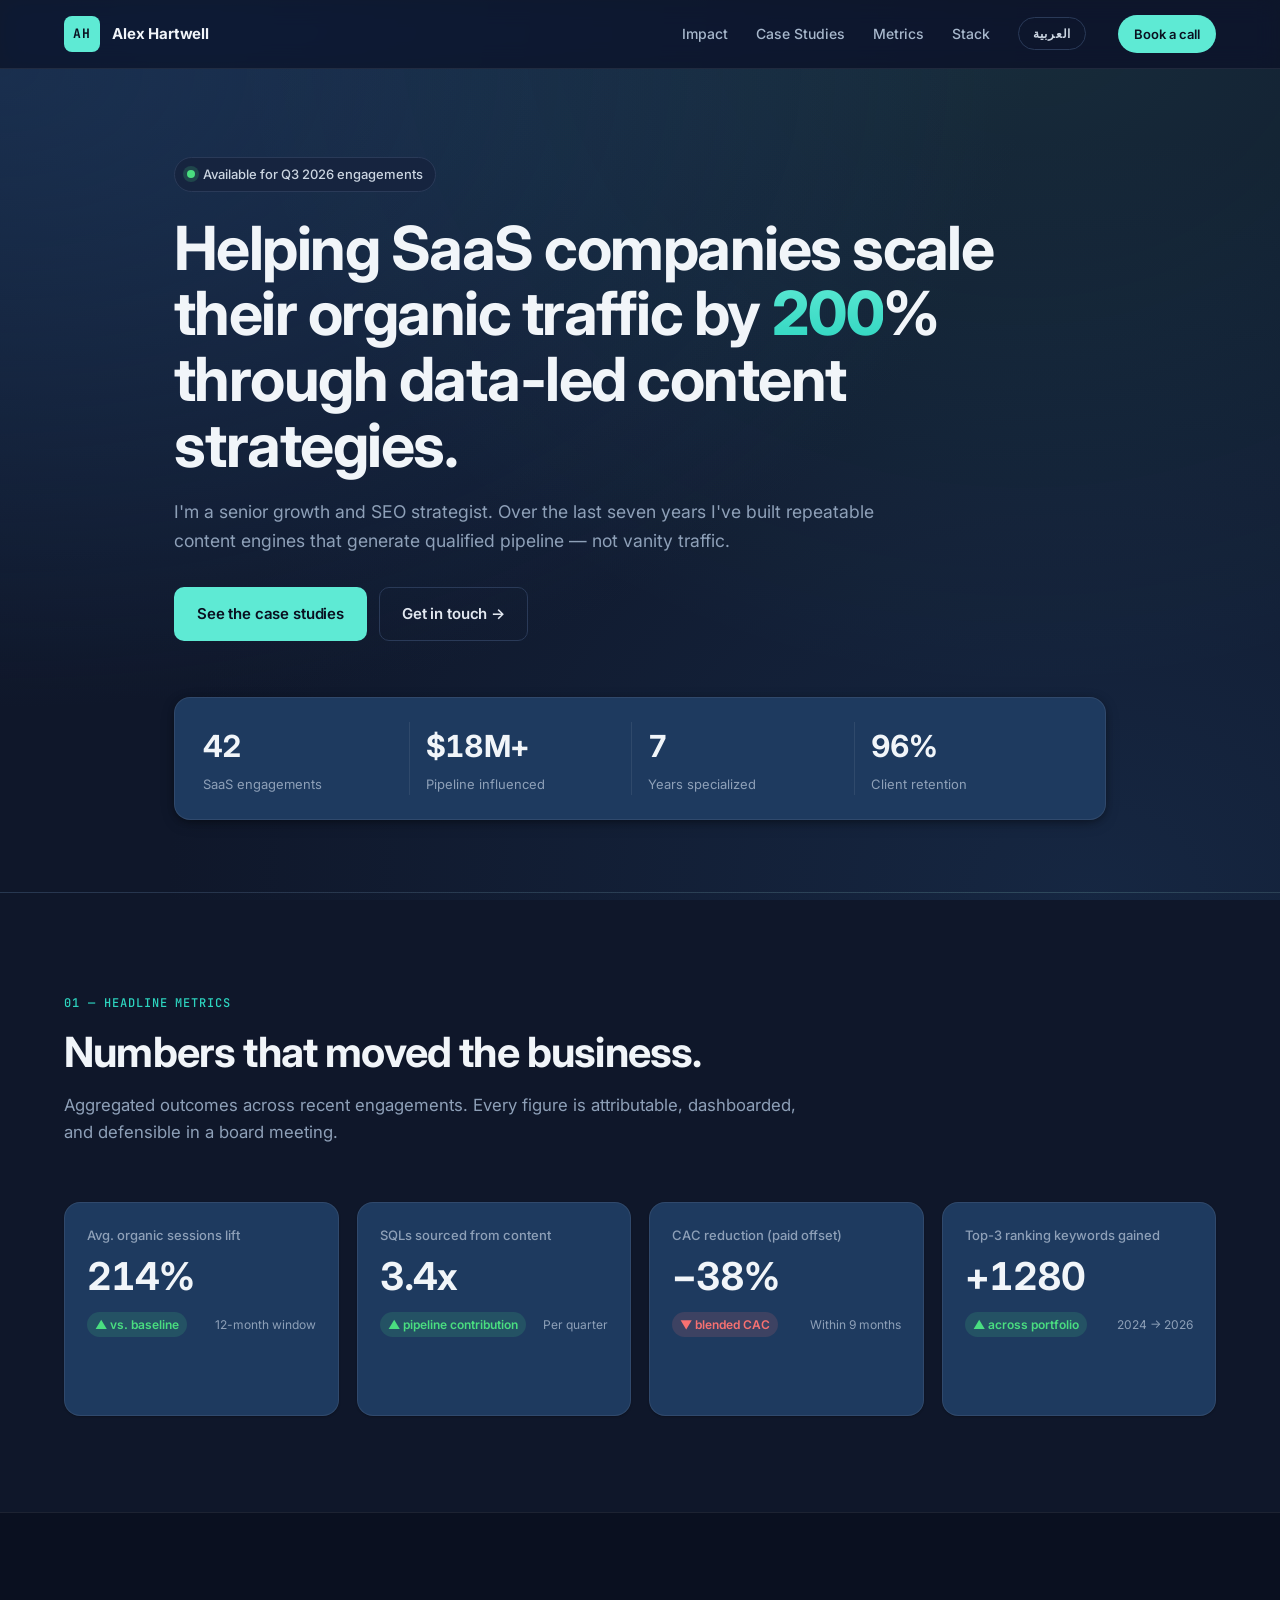
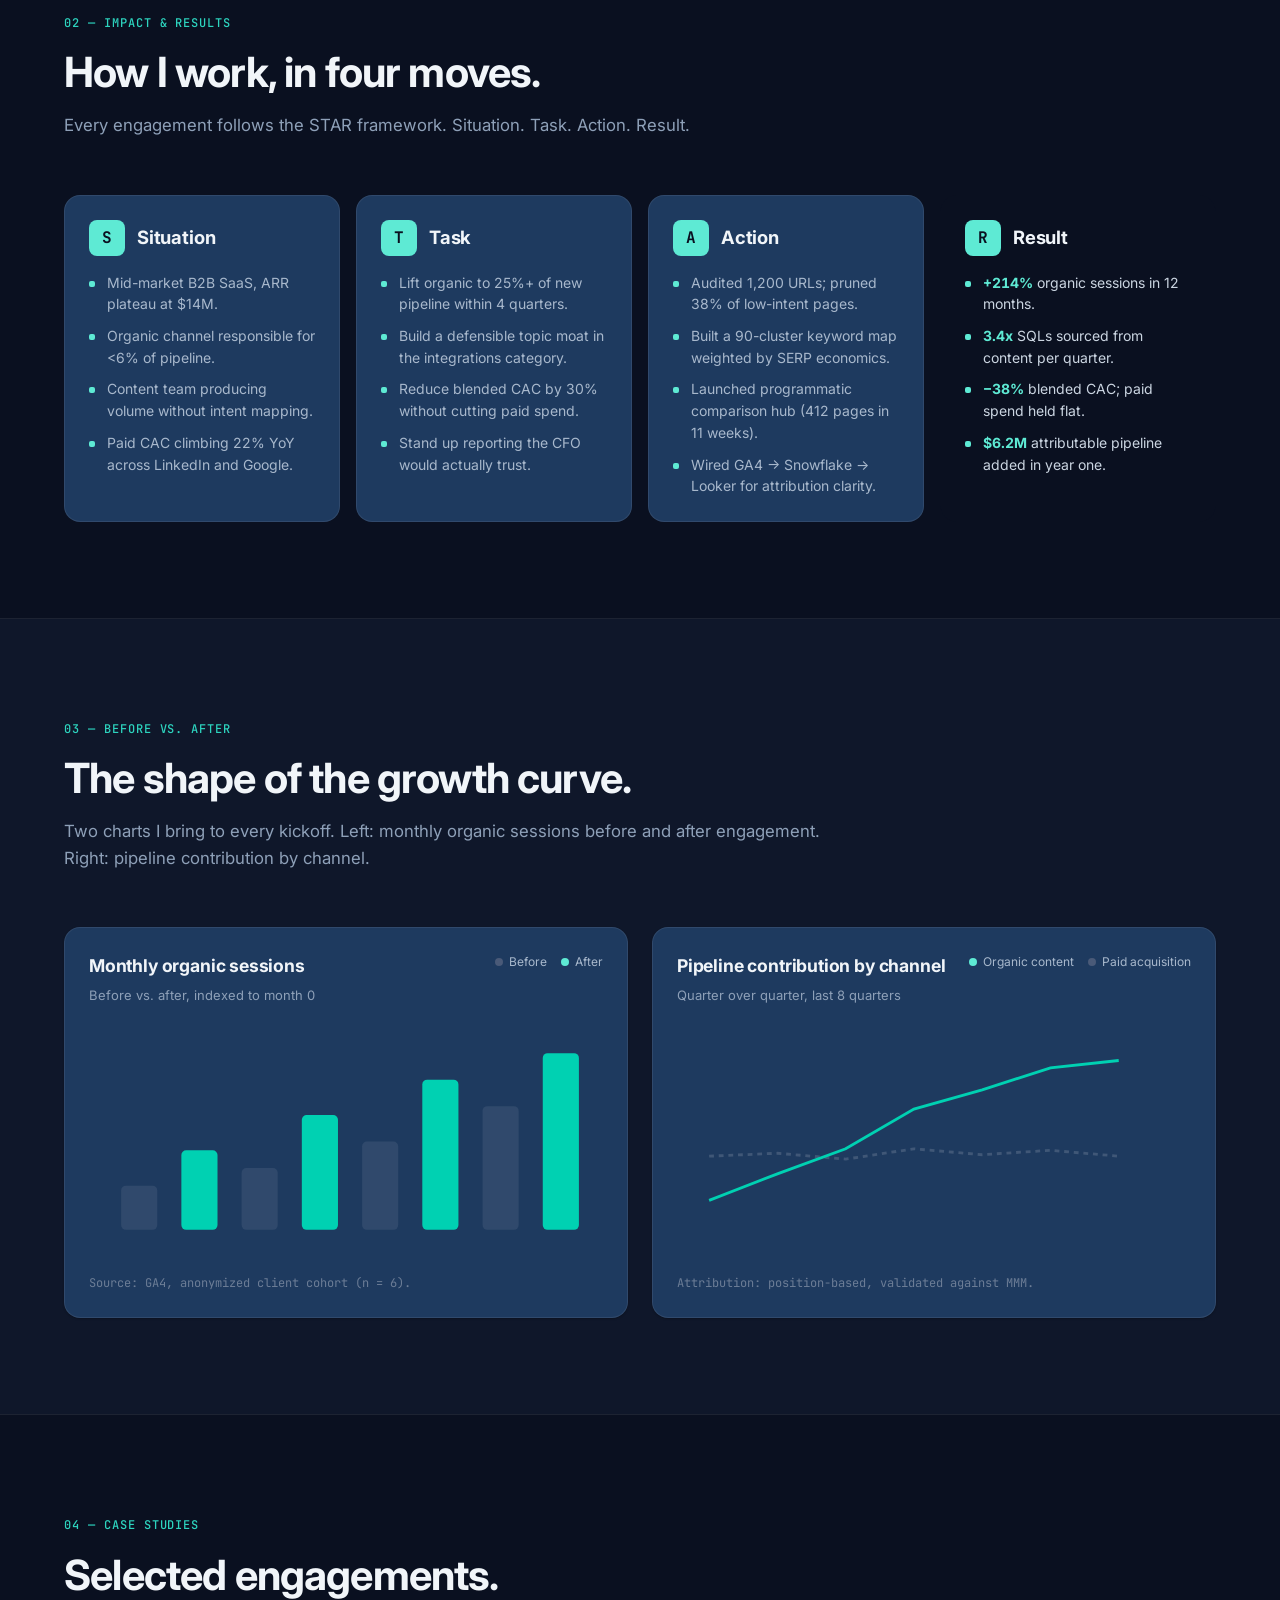
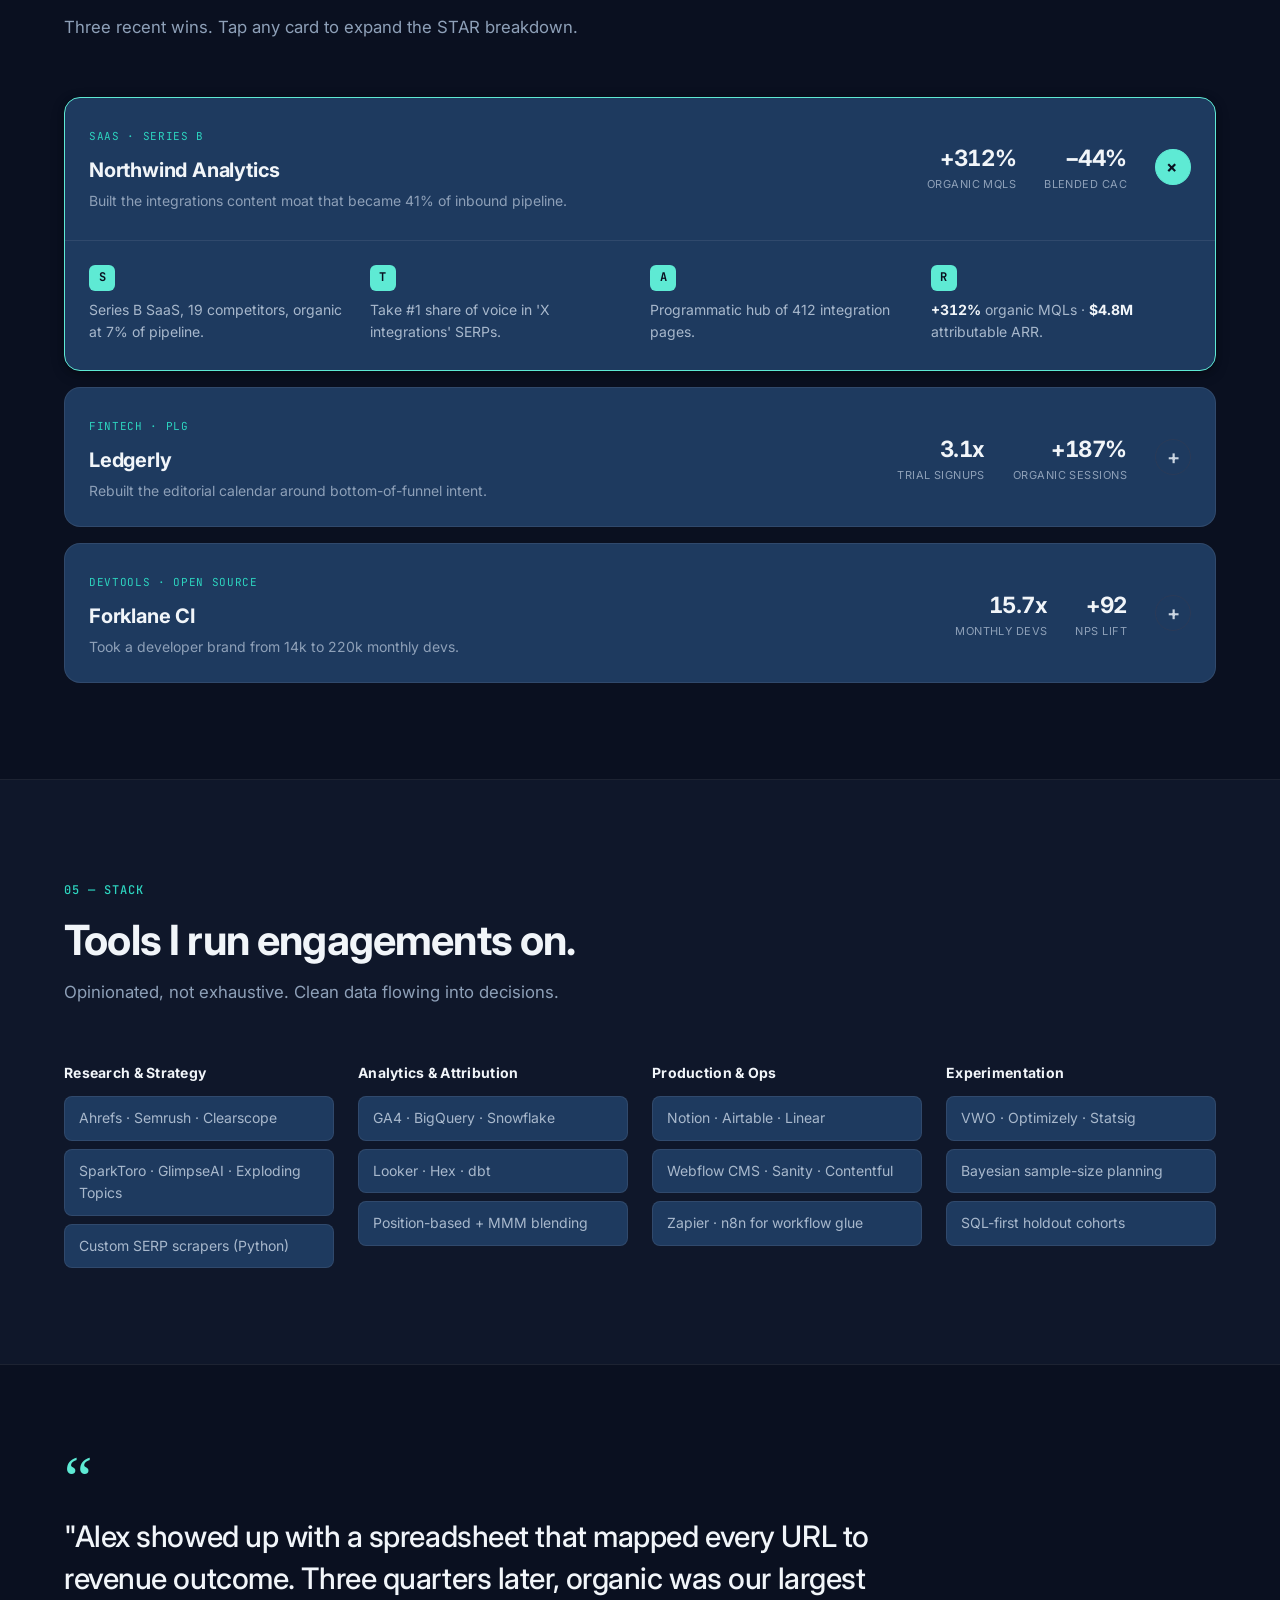
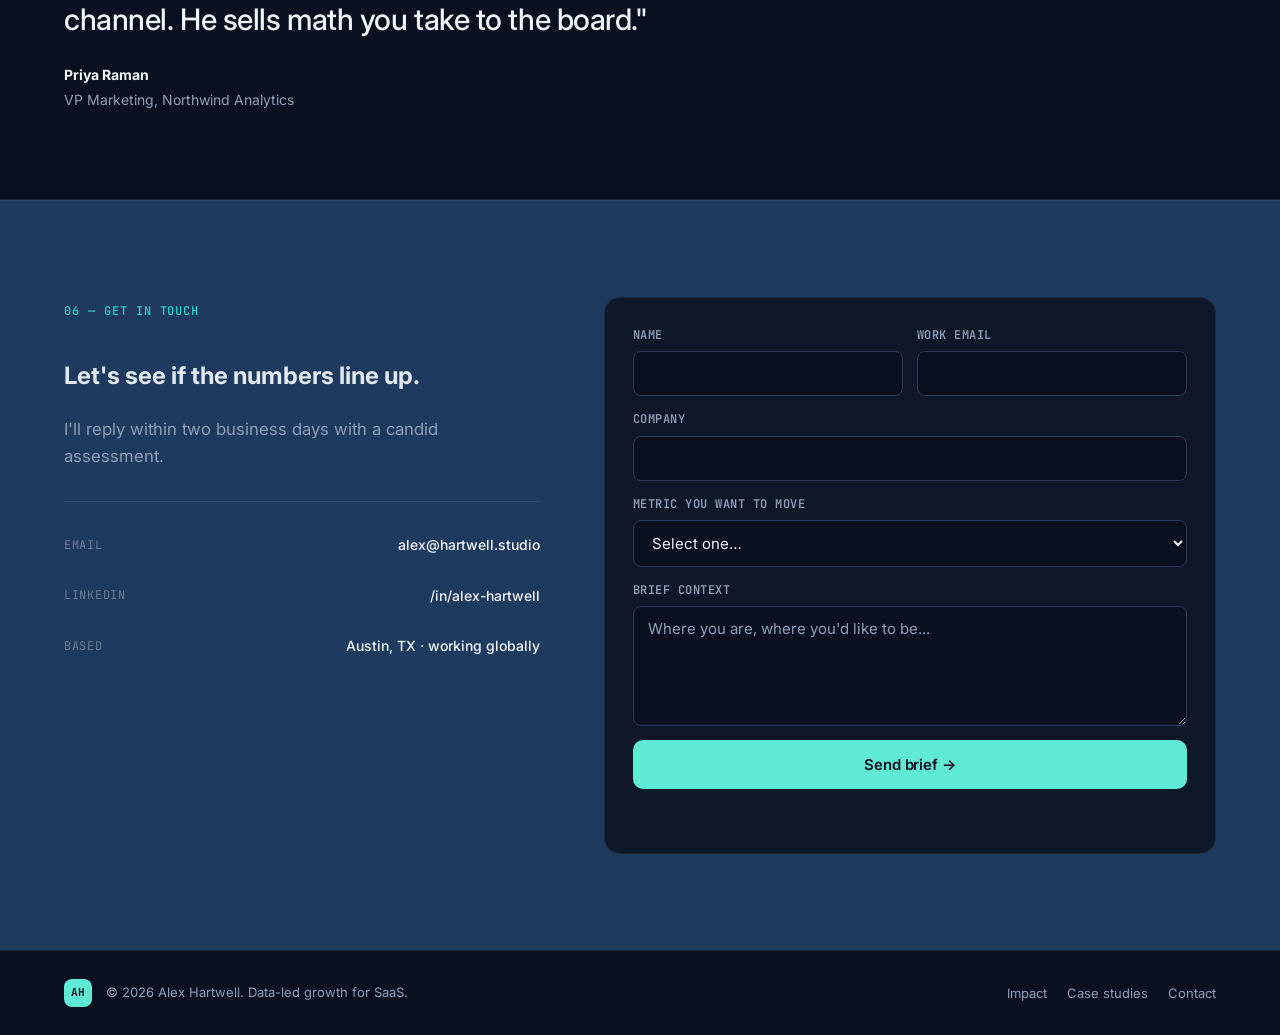
==== commit a94cebb9: "Add files via upload" ====
--- a/index.html
+++ b/index.html
@@ -1,198 +1,415 @@
 <!DOCTYPE html>
-<html lang="en" dir="ltr">
-<head>
-  <meta charset="UTF-8"/>
-  <meta name="viewport" content="width=device-width, initial-scale=1.0"/>
-  <title>Riffi Abdelmalik — Front-End Developer</title>
-  <link rel="preconnect" href="https://fonts.googleapis.com">
-  <link rel="preconnect" href="https://fonts.gstatic.com" crossorigin>
-  <link href="https://fonts.googleapis.com/css2?family=Inter:wght@300;400;500;600;700
-    &family=Space+Grotesk:wght@500;600;700
-    &family=Cairo:wght@400;500;600;700&display=swap" rel="stylesheet">
-  <link rel="stylesheet" href="style.css">
-</head>
-<body>
-
-<nav class="nav" id="nav">
-  <div class="container nav-inner">
-    <a href="#" class="logo"><span class="gradient-text">Riffi</span>.dev</a>
-    <ul class="nav-links" id="navLinks">
-      <li><a href="#about"    data-i18n="nav.about">About</a></li>
-      <li><a href="#projects" data-i18n="nav.projects">Projects</a></li>
-      <li><a href="#services" data-i18n="nav.services">Services</a></li>
-      <li><a href="#contact"  data-i18n="nav.contact">Contact</a></li>
-    </ul>
-    <div class="nav-actions">
-      <button id="langBtn" class="lang-btn" aria-label="Switch language">🇩🇿 AR</button>
-      <a href="#contact" class="nav-cta" data-i18n="nav.hire">Hire Me</a>
-    </div>
-    <button class="menu-btn" id="menuBtn" aria-label="Toggle menu">
-      <span></span><span></span><span></span>
-    </button>
-  </div>
-</nav>
-
-<header class="hero">
-  <div class="container">
-    <div class="reveal">
-      <div class="badge" data-i18n="hero.badge">Available for freelance work</div>
-      <h1>
-        <span data-i18n="hero.h1a">Building </span>
-        <span class="gradient-text" data-i18n="hero.h1b">fast, beautiful</span>
-        <span data-i18n="hero.h1c"> web experiences.</span>
-      </h1>
-      <p data-i18n="hero.p">I'm Riffi Abdelmalik, a front-end developer crafting
-        accessible, high-performance interfaces with HTML, CSS, and JavaScript.</p>
-      <div class="hero-cta">
-        <a href="#projects" class="btn btn-primary" data-i18n="hero.cta1">View Work →</a>
-        <a href="#contact"  class="btn btn-ghost"   data-i18n="hero.cta2">Get in Touch</a>
+<html lang="en">
+  <head>
+    <meta charset="UTF-8" />
+    <meta name="viewport" content="width=device-width, initial-scale=1.0" />
+    <title>Alex Hartwell — Growth & SEO Strategist | Data-Led Results</title>
+    <meta name="description" content="Helping SaaS companies scale their organic traffic by 200% through data-led content strategies. Portfolio of measurable growth wins." />
+    <meta property="og:title" content="Alex Hartwell — Growth & SEO Strategist" />
+    <meta property="og:description" content="Data-led content strategies that move metrics. Case studies, results, proof." />
+    <link rel="icon" type="image/svg+xml" href="/favicon.svg" />
+    <link rel="preconnect" href="https://fonts.googleapis.com">
+    <link rel="preconnect" href="https://fonts.gstatic.com" crossorigin>
+    <link href="https://fonts.googleapis.com/css2?family=Inter:wght@400;500;600;700;800&family=JetBrains+Mono:wght@400;500;700&family=Cairo:wght@400;500;600;700;800&display=swap" rel="stylesheet">
+    <link rel="stylesheet" href="styles.css" />
+  </head>
+  <body>
+    <header class="site-header">
+      <div class="container nav">
+        <a class="brand" href="#top">
+          <span class="brand-mark">AH</span>
+          <span class="brand-text" data-i18n="brand.name">Alex Hartwell</span>
+        </a>
+        <nav class="nav-links">
+          <a href="#impact" data-i18n="nav.impact">Impact</a>
+          <a href="#case-studies" data-i18n="nav.cases">Case Studies</a>
+          <a href="#metrics" data-i18n="nav.metrics">Metrics</a>
+          <a href="#stack" data-i18n="nav.stack">Stack</a>
+          <button class="lang-toggle" id="lang-toggle" type="button" aria-label="Switch language">
+            <span id="lang-toggle-label">العربية</span>
+          </button>
+          <a href="#contact" class="nav-cta" data-i18n="nav.cta">Book a call</a>
+        </nav>
       </div>
-    </div>
-  </div>
-</header>
-
-<section id="about">
-  <div class="container">
-    <div class="about-grid">
-      <div class="reveal">
-        <h2>
-          <span data-i18n="about.h2a">Design driven by </span>
-          <span class="gradient-text" data-i18n="about.h2b">purpose.</span>
-        </h2>
-        <p class="lead" data-i18n="about.p">I am a dedicated Frontend Developer passionate
-          about turning complex ideas into simple, beautiful digital experiences.</p>
-        <div id="skills">
-          <div class="skill-row">
-            <div class="label"><span data-i18n="skills.0">HTML5 & Semantic Markup</span><span>98%</span></div>
-            <div class="bar"><span data-w="98"></span></div>
-          </div>
-          <div class="skill-row">
-            <div class="label"><span data-i18n="skills.1">CSS3, Flexbox & Grid</span><span>95%</span></div>
-            <div class="bar"><span data-w="95"></span></div>
-          </div>
-          <div class="skill-row">
-            <div class="label"><span data-i18n="skills.2">JavaScript (ES6+)</span><span>92%</span></div>
-            <div class="bar"><span data-w="92"></span></div>
-          </div>
-          <div class="skill-row">
-            <div class="label"><span data-i18n="skills.3">Responsive UI</span><span>94%</span></div>
-            <div class="bar"><span data-w="94"></span></div>
-          </div>
-          <div class="skill-row">
-            <div class="label"><span data-i18n="skills.4">Animations & Performance</span><span>88%</span></div>
-            <div class="bar"><span data-w="88"></span></div>
-          </div>
+    </header>
+
+    <main id="top">
+      <!-- HERO -->
+      <section class="hero">
+        <div class="container hero-inner">
+          <div class="hero-tag">
+            <span class="status-dot"></span>
+            <span data-i18n="hero.tag">Available for Q3 2026 engagements</span>
+          </div>
+          <h1 class="hero-headline">
+            <span data-i18n="hero.before">Helping SaaS companies scale their organic traffic by</span>
+            <span class="hero-accent" data-counter data-target="200">0</span>%
+            <span data-i18n="hero.after">through data-led content strategies.</span>
+          </h1>
+          <p class="hero-sub" data-i18n="hero.sub">
+            I'm a senior growth and SEO strategist. Over the last seven years I've
+            built repeatable content engines that generate qualified pipeline — not
+            vanity traffic. Below: the numbers, the methods, and the receipts.
+          </p>
+          <div class="hero-actions">
+            <a href="#case-studies" class="btn btn-primary" data-i18n="hero.btn1">See the case studies</a>
+            <a href="#contact" class="btn btn-ghost" data-i18n="hero.btn2">Get in touch →</a>
+          </div>
+
+          <ul class="hero-stats">
+            <li><strong data-counter data-target="42">0</strong><span data-i18n="hero.stat1">SaaS engagements</span></li>
+            <li><strong data-counter data-target="18" data-prefix="$" data-suffix="M+">$0</strong><span data-i18n="hero.stat2">Pipeline influenced</span></li>
+            <li><strong data-counter data-target="7">0</strong><span data-i18n="hero.stat3">Years specialized</span></li>
+            <li><strong data-counter data-target="96" data-suffix="%">0</strong><span data-i18n="hero.stat4">Client retention</span></li>
+          </ul>
+        </div>
+      </section>
+
+      <!-- IMPACT METRICS -->
+      <section id="metrics" class="section">
+        <div class="container">
+          <div class="section-head">
+            <span class="eyebrow" data-i18n="s1.eyebrow">01 — Headline metrics</span>
+            <h2 data-i18n="s1.title">Numbers that moved the business.</h2>
+            <p class="section-lede" data-i18n="s1.lede">Aggregated outcomes across recent engagements. Every figure is attributable, dashboarded, and defensible in a board meeting.</p>
+          </div>
+
+          <div class="metric-grid">
+            <article class="metric-card">
+              <div class="metric-label" data-i18n="s1.m1.label">Avg. organic sessions lift</div>
+              <div class="metric-value"><span data-counter data-target="214" data-suffix="%">0</span></div>
+              <div class="metric-meta">
+                <span class="trend trend-up" data-i18n="s1.m1.trend">▲ vs. baseline</span>
+                <span data-i18n="s1.m1.window">12-month window</span>
+              </div>
+              <div class="spark" data-spark="6,9,11,14,18,22,28,34,41,52,63,78"></div>
+            </article>
+
+            <article class="metric-card">
+              <div class="metric-label" data-i18n="s1.m2.label">SQLs sourced from content</div>
+              <div class="metric-value"><span data-counter data-target="3.4" data-suffix="x">0</span></div>
+              <div class="metric-meta">
+                <span class="trend trend-up" data-i18n="s1.m2.trend">▲ pipeline contribution</span>
+                <span data-i18n="s1.m2.window">Per quarter</span>
+              </div>
+              <div class="spark" data-spark="10,12,11,16,19,21,25,29,32,36,40,44"></div>
+            </article>
+
+            <article class="metric-card">
+              <div class="metric-label" data-i18n="s1.m3.label">CAC reduction (paid offset)</div>
+              <div class="metric-value">−<span data-counter data-target="38" data-suffix="%">0</span></div>
+              <div class="metric-meta">
+                <span class="trend trend-down" data-i18n="s1.m3.trend">▼ blended CAC</span>
+                <span data-i18n="s1.m3.window">Within 9 months</span>
+              </div>
+              <div class="spark" data-spark="80,76,74,70,68,62,58,55,52,48,46,44" data-invert="true"></div>
+            </article>
+
+            <article class="metric-card">
+              <div class="metric-label" data-i18n="s1.m4.label">Top-3 ranking keywords gained</div>
+              <div class="metric-value">+<span data-counter data-target="1280">0</span></div>
+              <div class="metric-meta">
+                <span class="trend trend-up" data-i18n="s1.m4.trend">▲ across portfolio</span>
+                <span data-i18n="s1.m4.window">2024 → 2026</span>
+              </div>
+              <div class="spark" data-spark="120,180,260,340,420,540,680,820,940,1050,1180,1280"></div>
+            </article>
+          </div>
+        </div>
+      </section>
+
+      <!-- IMPACT & RESULTS — STAR METHOD -->
+      <section id="impact" class="section section-alt">
+        <div class="container">
+          <div class="section-head">
+            <span class="eyebrow" data-i18n="s2.eyebrow">02 — Impact &amp; Results</span>
+            <h2 data-i18n="s2.title">How I work, in four moves.</h2>
+            <p class="section-lede" data-i18n="s2.lede">Every engagement follows the STAR framework. Situation. Task. Action. Result. No hand-waving, no hidden math.</p>
+          </div>
+
+          <div class="star-grid">
+            <article class="star-card">
+              <header class="star-head"><span class="star-letter">S</span><h3 data-i18n="s2.s.title">Situation</h3></header>
+              <ul class="star-list">
+                <li data-i18n="s2.s.li1">Mid-market B2B SaaS, ARR plateau at $14M.</li>
+                <li data-i18n="s2.s.li2">Organic channel responsible for &lt;6% of pipeline.</li>
+                <li data-i18n="s2.s.li3">Content team producing volume without intent mapping.</li>
+                <li data-i18n="s2.s.li4">Paid CAC climbing 22% YoY across LinkedIn and Google.</li>
+              </ul>
+            </article>
+
+            <article class="star-card">
+              <header class="star-head"><span class="star-letter">T</span><h3 data-i18n="s2.t.title">Task</h3></header>
+              <ul class="star-list">
+                <li data-i18n="s2.t.li1">Lift organic to 25%+ of new pipeline within 4 quarters.</li>
+                <li data-i18n="s2.t.li2">Build a defensible topic moat in the integrations category.</li>
+                <li data-i18n="s2.t.li3">Reduce blended CAC by 30% without cutting paid spend abruptly.</li>
+                <li data-i18n="s2.t.li4">Stand up reporting the CFO would actually trust.</li>
+              </ul>
+            </article>
+
+            <article class="star-card">
+              <header class="star-head"><span class="star-letter">A</span><h3 data-i18n="s2.a.title">Action</h3></header>
+              <ul class="star-list">
+                <li data-i18n="s2.a.li1">Audited 1,200 URLs; pruned 38% of low-intent pages.</li>
+                <li data-i18n="s2.a.li2">Built a 90-cluster keyword map weighted by SERP economics.</li>
+                <li data-i18n="s2.a.li3">Launched programmatic comparison hub (412 pages in 11 weeks).</li>
+                <li data-i18n="s2.a.li4">Wired GA4 → Snowflake → Looker for attribution clarity.</li>
+              </ul>
+            </article>
+
+            <article class="star-card star-card-result">
+              <header class="star-head"><span class="star-letter">R</span><h3 data-i18n="s2.r.title">Result</h3></header>
+              <ul class="star-list">
+                <li data-i18n-html="s2.r.li1"><strong>+214%</strong> organic sessions in 12 months.</li>
+                <li data-i18n-html="s2.r.li2"><strong>3.4x</strong> SQLs sourced from content per quarter.</li>
+                <li data-i18n-html="s2.r.li3"><strong>−38%</strong> blended CAC; paid spend held flat.</li>
+                <li data-i18n-html="s2.r.li4"><strong>$6.2M</strong> attributable pipeline added in year one.</li>
+              </ul>
+            </article>
+          </div>
+        </div>
+      </section>
+
+      <!-- CHARTS -->
+      <section class="section">
+        <div class="container">
+          <div class="section-head">
+            <span class="eyebrow" data-i18n="s3.eyebrow">03 — Before vs. after</span>
+            <h2 data-i18n="s3.title">The shape of the growth curve.</h2>
+            <p class="section-lede" data-i18n="s3.lede">Two charts I bring to every kickoff. Left: monthly organic sessions before and after engagement. Right: pipeline contribution by channel.</p>
+          </div>
+
+          <div class="chart-grid">
+            <article class="chart-card">
+              <div class="chart-card-head">
+                <div>
+                  <h3 data-i18n="s3.c1.title">Monthly organic sessions</h3>
+                  <p class="chart-sub" data-i18n="s3.c1.sub">Before vs. after, indexed to month 0</p>
+                </div>
+                <div class="chart-legend">
+                  <span><i class="dot dot-mute"></i><span data-i18n="s3.c1.before">Before</span></span>
+                  <span><i class="dot dot-accent"></i><span data-i18n="s3.c1.after">After</span></span>
+                </div>
+              </div>
+              <svg id="chart-bar" class="chart-svg" viewBox="0 0 640 300" role="img" aria-label="Bar chart"></svg>
+              <div class="chart-foot"><span data-i18n="s3.c1.foot">Source: GA4, anonymized client cohort (n = 6).</span></div>
+            </article>
+
+            <article class="chart-card">
+              <div class="chart-card-head">
+                <div>
+                  <h3 data-i18n="s3.c2.title">Pipeline contribution by channel</h3>
+                  <p class="chart-sub" data-i18n="s3.c2.sub">Quarter over quarter, last 8 quarters</p>
+                </div>
+                <div class="chart-legend">
+                  <span><i class="dot dot-accent"></i><span data-i18n="s3.c2.organic">Organic content</span></span>
+                  <span><i class="dot dot-mute"></i><span data-i18n="s3.c2.paid">Paid acquisition</span></span>
+                </div>
+              </div>
+              <svg id="chart-line" class="chart-svg" viewBox="0 0 640 300" role="img" aria-label="Line chart"></svg>
+              <div class="chart-foot"><span data-i18n="s3.c2.foot">Attribution: position-based, validated against MMM.</span></div>
+            </article>
+          </div>
+        </div>
+      </section>
+
+      <!-- CASE STUDIES -->
+      <section id="case-studies" class="section section-alt">
+        <div class="container">
+          <div class="section-head">
+            <span class="eyebrow" data-i18n="s4.eyebrow">04 — Case studies</span>
+            <h2 data-i18n="s4.title">Selected engagements.</h2>
+            <p class="section-lede" data-i18n="s4.lede">Three recent wins. Tap any card to expand the STAR breakdown.</p>
+          </div>
+
+          <div class="case-grid">
+            <details class="case-card" open>
+              <summary>
+                <div class="case-summary-left">
+                  <span class="case-tag" data-i18n="s4.c1.tag">SaaS · Series B</span>
+                  <h3 data-i18n="s4.c1.title">Northwind Analytics</h3>
+                  <p data-i18n="s4.c1.desc">Built the integrations content moat that became 41% of inbound pipeline.</p>
+                </div>
+                <div class="case-summary-right">
+                  <div class="case-metric"><strong>+312%</strong><span data-i18n="s4.c1.metric1">Organic MQLs</span></div>
+                  <div class="case-metric"><strong>−44%</strong><span data-i18n="s4.c1.metric2">Blended CAC</span></div>
+                  <span class="case-toggle" aria-hidden="true">+</span>
+                </div>
+              </summary>
+              <div class="case-body">
+                <div class="case-star">
+                  <div><span class="case-star-letter">S</span><p data-i18n="s4.c1.s">Series B SaaS, 19 competitors with stronger brand recall, organic at 7% of pipeline.</p></div>
+                  <div><span class="case-star-letter">T</span><p data-i18n="s4.c1.t">Take #1 share of voice in "X integrations" SERPs within 3 quarters.</p></div>
+                  <div><span class="case-star-letter">A</span><p data-i18n="s4.c1.a">Programmatic hub of 412 integration pages, paired with weekly comparison long-form and an internal-link engine.</p></div>
+                  <div><span class="case-star-letter">R</span><p data-i18n-html="s4.c1.r"><strong>+312%</strong> organic MQLs · 1,180 keywords in top-3 · <strong>$4.8M</strong> attributable ARR.</p></div>
+                </div>
+              </div>
+            </details>
+
+            <details class="case-card">
+              <summary>
+                <div class="case-summary-left">
+                  <span class="case-tag" data-i18n="s4.c2.tag">FinTech · PLG</span>
+                  <h3 data-i18n="s4.c2.title">Ledgerly</h3>
+                  <p data-i18n="s4.c2.desc">Rebuilt the editorial calendar around bottom-of-funnel intent. Conversions tripled.</p>
+                </div>
+                <div class="case-summary-right">
+                  <div class="case-metric"><strong>3.1x</strong><span data-i18n="s4.c2.metric1">Trial signups</span></div>
+                  <div class="case-metric"><strong>+187%</strong><span data-i18n="s4.c2.metric2">Organic sessions</span></div>
+                  <span class="case-toggle" aria-hidden="true">+</span>
+                </div>
+              </summary>
+              <div class="case-body">
+                <div class="case-star">
+                  <div><span class="case-star-letter">S</span><p data-i18n="s4.c2.s">PLG fintech with 2,800 indexed pages, 71% generating zero clicks per quarter.</p></div>
+                  <div><span class="case-star-letter">T</span><p data-i18n="s4.c2.t">Cut the index footprint in half while growing qualified trial signups.</p></div>
+                  <div><span class="case-star-letter">A</span><p data-i18n="s4.c2.a">Pruned 1,400 URLs, rebuilt 280 templates around comparison and "alternative to" intent, instrumented every CTA.</p></div>
+                  <div><span class="case-star-letter">R</span><p data-i18n-html="s4.c2.r"><strong>3.1x</strong> trials · <strong>+187%</strong> sessions · <strong>−52%</strong> indexed bloat.</p></div>
+                </div>
+              </div>
+            </details>
+
+            <details class="case-card">
+              <summary>
+                <div class="case-summary-left">
+                  <span class="case-tag" data-i18n="s4.c3.tag">DevTools · Open Source</span>
+                  <h3 data-i18n="s4.c3.title">Forklane CI</h3>
+                  <p data-i18n="s4.c3.desc">Took a developer-tools brand from 14k to 220k monthly devs via documentation-led growth.</p>
+                </div>
+                <div class="case-summary-right">
+                  <div class="case-metric"><strong>15.7x</strong><span data-i18n="s4.c3.metric1">Monthly devs</span></div>
+                  <div class="case-metric"><strong>+92</strong><span data-i18n="s4.c3.metric2">NPS lift</span></div>
+                  <span class="case-toggle" aria-hidden="true">+</span>
+                </div>
+              </summary>
+              <div class="case-body">
+                <div class="case-star">
+                  <div><span class="case-star-letter">S</span><p data-i18n="s4.c3.s">OSS devtool, strong community, weak discoverability — docs were the conversion bottleneck.</p></div>
+                  <div><span class="case-star-letter">T</span><p data-i18n="s4.c3.t">Treat docs as the primary acquisition surface; lift activation 3x in two quarters.</p></div>
+                  <div><span class="case-star-letter">A</span><p data-i18n="s4.c3.a">Reorganized 2,100 doc pages into job-to-be-done flows, added schema, shipped a runnable example library.</p></div>
+                  <div><span class="case-star-letter">R</span><p data-i18n-html="s4.c3.r"><strong>15.7x</strong> monthly devs · <strong>+92</strong> NPS · <strong>62%</strong> activation, up from 19%.</p></div>
+                </div>
+              </div>
+            </details>
+          </div>
+        </div>
+      </section>
+
+      <!-- STACK -->
+      <section id="stack" class="section">
+        <div class="container">
+          <div class="section-head">
+            <span class="eyebrow" data-i18n="s5.eyebrow">05 — Stack</span>
+            <h2 data-i18n="s5.title">Tools I run engagements on.</h2>
+            <p class="section-lede" data-i18n="s5.lede">Opinionated, not exhaustive. The point is clean data flowing into decisions, not collecting logos.</p>
+          </div>
+
+          <div class="stack-grid">
+            <div class="stack-col">
+              <h4 data-i18n="s5.col1.title">Research &amp; Strategy</h4>
+              <ul>
+                <li>Ahrefs · Semrush · Clearscope</li>
+                <li>SparkToro · GlimpseAI · Exploding Topics</li>
+                <li data-i18n="s5.col1.li3">Custom SERP scrapers (Python)</li>
+              </ul>
+            </div>
+            <div class="stack-col">
+              <h4 data-i18n="s5.col2.title">Analytics &amp; Attribution</h4>
+              <ul>
+                <li>GA4 · BigQuery · Snowflake</li>
+                <li>Looker · Hex · dbt</li>
+                <li data-i18n="s5.col2.li3">Position-based + MMM blending</li>
+              </ul>
+            </div>
+            <div class="stack-col">
+              <h4 data-i18n="s5.col3.title">Production &amp; Ops</h4>
+              <ul>
+                <li>Notion · Airtable · Linear</li>
+                <li>Webflow CMS · Sanity · Contentful</li>
+                <li data-i18n="s5.col3.li3">Zapier · n8n for workflow glue</li>
+              </ul>
+            </div>
+            <div class="stack-col">
+              <h4 data-i18n="s5.col4.title">Experimentation</h4>
+              <ul>
+                <li>VWO · Optimizely · Statsig</li>
+                <li data-i18n="s5.col4.li2">Bayesian sample-size planning</li>
+                <li data-i18n="s5.col4.li3">SQL-first holdout cohorts</li>
+              </ul>
+            </div>
+          </div>
+        </div>
+      </section>
+
+      <!-- TESTIMONIAL -->
+      <section class="section section-quote">
+        <div class="container">
+          <figure class="quote">
+            <blockquote data-i18n="quote.text">
+              "Alex showed up with a spreadsheet that mapped every URL on our site to a revenue outcome. Three quarters later, organic was the largest single channel in our pipeline. He doesn't sell traffic — he sells math you can take to the board."
+            </blockquote>
+            <figcaption>
+              <strong data-i18n="quote.name">Priya Raman</strong>
+              <span data-i18n="quote.role">VP Marketing, Northwind Analytics</span>
+            </figcaption>
+          </figure>
+        </div>
+      </section>
+
+      <!-- CONTACT -->
+      <section id="contact" class="section section-contact">
+        <div class="container contact-grid">
+          <div>
+            <span class="eyebrow" data-i18n="s6.eyebrow">06 — Get in touch</span>
+            <h2 data-i18n="s6.title">Let's see if the numbers line up.</h2>
+            <p class="section-lede" data-i18n="s6.lede">I take on a small number of engagements per quarter so the work stays hands-on. Tell me the situation and the metric you need to move — I'll reply within two business days with a candid assessment.</p>
+            <ul class="contact-list">
+              <li><span data-i18n="s6.email">Email</span><a href="mailto:alex@hartwell.studio">alex@hartwell.studio</a></li>
+              <li><span data-i18n="s6.linkedin">LinkedIn</span><a href="#" rel="noopener">/in/alex-hartwell</a></li>
+              <li><span data-i18n="s6.based">Based</span><span class="contact-val" data-i18n="s6.location">Austin, TX · working globally</span></li>
+            </ul>
+          </div>
+
+          <form class="contact-form" id="contact-form" novalidate>
+            <div class="form-row">
+              <label><span data-i18n="form.name">Name</span><input type="text" name="name" autocomplete="name" required /></label>
+              <label><span data-i18n="form.email">Work email</span><input type="email" name="email" autocomplete="email" required /></label>
+            </div>
+            <label><span data-i18n="form.company">Company</span><input type="text" name="company" autocomplete="organization" /></label>
+            <label>
+              <span data-i18n="form.metric">Metric you want to move</span>
+              <select name="metric" required>
+                <option value="" data-i18n="form.opt0">Select one…</option>
+                <option data-i18n="form.opt1">Organic traffic / SEO</option>
+                <option data-i18n="form.opt2">Pipeline contribution from content</option>
+                <option data-i18n="form.opt3">CAC reduction</option>
+                <option data-i18n="form.opt4">Activation / PLG funnel</option>
+                <option data-i18n="form.opt5">Something else</option>
+              </select>
+            </label>
+            <label><span data-i18n="form.context">Brief context</span><textarea name="message" rows="4" data-i18n-placeholder="form.placeholder" placeholder="Where you are, where you'd like to be, and any constraints I should know."></textarea></label>
+            <button type="submit" class="btn btn-primary btn-block" data-i18n="form.submit">Send brief →</button>
+            <p class="form-note" id="form-note" aria-live="polite"></p>
+          </form>
+        </div>
+      </section>
+    </main>
+
+    <footer class="site-footer">
+      <div class="container footer-inner">
+        <div>
+          <span class="brand-mark small">AH</span>
+          <span data-i18n-html="footer.copy">© <span id="year"></span> Alex Hartwell. Data-led growth for SaaS.</span>
+        </div>
+        <div class="footer-links">
+          <a href="#impact" data-i18n="nav.impact">Impact</a>
+          <a href="#case-studies" data-i18n="footer.cases">Case studies</a>
+          <a href="#contact" data-i18n="footer.contact">Contact</a>
         </div>
       </div>
-      <div class="tools reveal">
-        <div class="tool glass"><div class="ico">⟨/⟩</div><span>HTML5</span></div>
-        <div class="tool glass"><div class="ico">✦</div><span>CSS3</span></div>
-        <div class="tool glass"><div class="ico">JS</div><span>JavaScript</span></div>
-        <div class="tool glass"><div class="ico">✿</div><span>Tailwind</span></div>
-        <div class="tool glass"><div class="ico">§</div><span>Sass</span></div>
-        <div class="tool glass"><div class="ico">⌥</div><span>Git</span></div>
-      </div>
-    </div>
-  </div>
-</section>
-
-<section id="projects">
-  <div class="container">
-    <div class="section-head reveal">
-      <h2>
-        <span data-i18n="projects.h2a">Featured </span>
-        <span class="gradient-text" data-i18n="projects.h2b">Work</span>
-      </h2>
-      <p data-i18n="projects.p">Click any card to explore all projects.</p>
-    </div>
-    <div class="projects" id="projectGrid"></div>
-  </div>
-</section>
-
-<section id="services">
-  <div class="container">
-    <div class="section-head reveal">
-      <h2>
-        <span data-i18n="services.h2a">What I </span>
-        <span class="gradient-text" data-i18n="services.h2b">Offer</span>
-      </h2>
-      <p data-i18n="services.p">End-to-end front-end services.</p>
-    </div>
-    <div class="services">
-      <div class="service glass reveal">
-        <div class="ico">◇</div>
-        <h3 data-i18n="services.0.title">Landing Pages</h3>
-        <p data-i18n="services.0.desc">High-converting pages with smooth animations and responsive layouts.</p>
-      </div>
-      <div class="service glass reveal">
-        <div class="ico">◉</div>
-        <h3 data-i18n="services.1.title">Multi-Page Websites</h3>
-        <p data-i18n="services.1.desc">Complete, SEO-friendly websites with great user experience across all devices.</p>
-      </div>
-    </div>
-  </div>
-</section>
-
-<section id="contact">
-  <div class="container">
-    <div class="section-head reveal">
-      <h2>
-        <span data-i18n="contact.h2a">Let's </span>
-        <span class="gradient-text" data-i18n="contact.h2b">Talk</span>
-      </h2>
-      <p data-i18n="contact.p">Have a project in mind? Send a message.</p>
-    </div>
-    <div class="contact-grid">
-      <form id="contactForm" class="glass reveal form" action="https://formspree.io/f/xkokqgrg" method="POST">
-        <div class="field">
-          <label data-i18n="contact.nameLbl">Name</label>
-          <input type="text" name="name" data-i18n-ph="contact.namePh" placeholder="Your name" required>
-        </div>
-        <div class="field">
-          <label data-i18n="contact.emailLbl">Email</label>
-          <input type="email" name="email" data-i18n-ph="contact.emailPh" placeholder="you@example.com" required>
-        </div>
-        <div class="field">
-          <label data-i18n="contact.msgLbl">Message</label>
-          <textarea name="message" data-i18n-ph="contact.msgPh" placeholder="Tell me about your project..." required></textarea>
-        </div>
-        <button class="btn btn-primary btn-block" type="submit" data-i18n="contact.send">Send Message →</button>
-        <p class="form-status" id="formStatus"></p>
-      </form>
-      <div class="reveal">
-        <div class="info-item glass">
-          <div class="ico">✉</div>
-          <div><small>Email</small><strong><a href="mailto:abdelmalikr498@gmail.com">abdelmalikr498@gmail.com</a></strong></div>
-        </div>
-        <div class="info-item glass">
-          <div class="ico">◎</div>
-          <div><small data-i18n="contact.locationLbl">Location</small><strong data-i18n="contact.locationVal">Algeria · Worldwide</strong></div>
-        </div>
-        <div class="info-item glass">
-          <div class="ico">⏱</div>
-          <div><small data-i18n="contact.responseLbl">Response time</small><strong data-i18n="contact.responseVal">Within 24 hours</strong></div>
-        </div>
-        <div class="info-box glass">
-          <h3 data-i18n="contact.boxTitle">Ready to start your project?</h3>
-          <p data-i18n="contact.boxP">Whether you need a landing page or a full website — I'm here to help.</p>
-        </div>
-      </div>
-    </div>
-  </div>
-</section>
-
-<footer>
-  <div class="container footer-inner">
-    <a href="#" class="logo"><span class="gradient-text">Riffi</span>.dev</a>
-    <div class="socials">
-      <a href="https://github.com/riffiabdelamlik" target="_blank">GH</a>
-      <a href="#">in</a>
-      <a href="#">𝕏</a>
-    </div>
-    <p>© <span id="year"></span> Riffi Abdelmalik. <span data-i18n="footer.crafted">Crafted with care.</span></p>
-  </div>
-</footer>
-
-<script src="script.js"></script>
-</body>
-</html>+    </footer>
+
+    <script type="module" src="main.js"></script>
+  </body>
+</html>
--- a/styles.css
+++ b/styles.css
@@ -0,0 +1,335 @@
+/* =========================================================
+   Result-Driven Portfolio — vanilla CSS (dark navy)
+   ========================================================= */
+
+:root {
+  /* Dark-mode ink scale: 900 = lightest text, 50 = darkest hint */
+  --ink-900: #f1f5f9;
+  --ink-800: #e2e8f0;
+  --ink-700: #cbd5e1;
+  --ink-600: #a8b8cc;
+  --ink-500: #8ea0b8;
+  --ink-400: #6c7d96;
+  --ink-300: #4a5a78;
+  --ink-200: #2a3a58;
+  --ink-100: rgba(255, 255, 255, 0.08);
+  --ink-50:  rgba(255, 255, 255, 0.04);
+
+  /* Background palette — dark navy */
+  --paper:       #0f172a;
+  --paper-deep:  #0a1020;
+  --paper-soft:  #16243f;
+  --white:       #1e3a5f;   /* card / elevated surface */
+
+  --accent:        #5eead4;   /* mint */
+  --accent-strong: #2dd4bf;
+  --accent-soft:   rgba(94, 234, 212, 0.16);
+  --accent-ink:    #0f3a36;
+
+  --positive: #4ade80;
+  --negative: #f87171;
+
+  --radius-sm: 6px;
+  --radius:    10px;
+  --radius-lg: 16px;
+
+  --shadow-sm: 0 1px 2px rgba(0, 0, 0, 0.25);
+  --shadow:    0 4px 18px -6px rgba(0, 0, 0, 0.45), 0 2px 6px rgba(0, 0, 0, 0.25);
+  --shadow-lg: 0 24px 48px -16px rgba(0, 0, 0, 0.55), 0 6px 14px rgba(0, 0, 0, 0.3);
+
+  --maxw: 1200px;
+
+  --font-sans:   'Inter', -apple-system, BlinkMacSystemFont, 'Segoe UI', sans-serif;
+  --font-mono:   'JetBrains Mono', ui-monospace, SFMono-Regular, Menlo, monospace;
+  --font-arabic: 'Cairo', 'Inter', sans-serif;
+}
+
+html[dir="rtl"] body { font-family: var(--font-arabic); }
+html[dir="rtl"] .brand-mark,
+html[dir="rtl"] .star-letter,
+html[dir="rtl"] .case-star-letter { font-family: var(--font-mono); }
+
+* { box-sizing: border-box; }
+
+html{
+  scroll-behavior: smooth;
+}
+html, body {
+  margin: 0;
+  padding: 0;
+  background-color: var(--paper);
+  background-image:
+    radial-gradient(ellipse at 15% 0%, rgba(30, 58, 95, 0.55) 0%, transparent 55%),
+    radial-gradient(ellipse at 85% 100%, rgba(30, 58, 95, 0.45) 0%, transparent 60%);
+  background-attachment: fixed, fixed;
+  color: var(--ink-800);
+  font-family: var(--font-sans);
+  font-size: 16px;
+  line-height: 1.6;
+  -webkit-font-smoothing: antialiased;
+  text-rendering: optimizeLegibility;
+}
+img, svg { display: block; max-width: 100%; }
+a { color: inherit; text-decoration: none; }
+.container { width: 100%; max-width: var(--maxw); margin: 0 auto; padding: 0 24px; }
+
+/* ----- Header / nav ----- */
+.site-header {
+  position: sticky; top: 0; z-index: 50;
+  background: rgba(15, 23, 42, 0.78);
+  backdrop-filter: saturate(180%) blur(12px);
+  -webkit-backdrop-filter: saturate(180%) blur(12px);
+  border-bottom: 1px solid var(--ink-100);
+}
+.nav { display: flex; align-items: center; justify-content: space-between; height: 68px; }
+.brand { display: inline-flex; align-items: center; gap: 12px; font-weight: 700; letter-spacing: -0.01em; color: var(--ink-900); }
+.brand-mark {
+  display: inline-grid; place-items: center;
+  width: 36px; height: 36px; border-radius: 8px;
+  background: var(--accent); color: var(--paper-deep);
+  font-family: var(--font-mono); font-weight: 700; font-size: 13px; letter-spacing: 0.04em;
+}
+.brand-mark.small { width: 28px; height: 28px; font-size: 11px; margin-right: 10px; vertical-align: middle; }
+.brand-text { font-size: 15px; }
+.nav-links { display: flex; align-items: center; gap: 28px; }
+.nav-links a { font-size: 14px; font-weight: 500; color: var(--ink-600); transition: color .15s ease; }
+.nav-links a:hover { color: var(--ink-900); }
+.nav-cta {
+  background: var(--accent); color: var(--paper-deep) !important;
+  padding: 9px 16px; border-radius: 999px; font-weight: 600 !important; font-size: 13px !important;
+}
+.nav-cta:hover { background: var(--accent-strong); }
+@media (max-width: 720px) { .nav-links a:not(.nav-cta) { display: none; } }
+
+/* ----- Buttons ----- */
+.btn {
+  display: inline-flex; align-items: center; justify-content: center; gap: 8px;
+  padding: 14px 22px; border-radius: 10px;
+  font-weight: 600; font-size: 15px; letter-spacing: -0.01em;
+  border: 1px solid transparent; cursor: pointer;
+  transition: transform .15s ease, background .15s ease, border-color .15s ease, color .15s ease;
+  font-family: inherit;
+}
+.btn-primary { background: var(--accent); color: var(--paper-deep); }
+.btn-primary:hover { background: var(--accent-strong); transform: translateY(-1px); }
+.btn-ghost { background: transparent; color: var(--ink-800); border-color: var(--ink-200); }
+.btn-ghost:hover { border-color: var(--accent); color: var(--ink-900); }
+.btn-block { width: 100%; }
+
+/* ----- Hero ----- */
+.hero {
+  padding: 88px 0 72px;
+  background:
+    radial-gradient(ellipse at 80% -10%, rgba(94, 234, 212, 0.10), transparent 55%),
+    radial-gradient(ellipse at 0% 0%, rgba(30, 58, 95, 0.45), transparent 55%),
+    transparent;
+  border-bottom: 1px solid var(--ink-100);
+}
+.hero-inner { max-width: 980px; }
+.hero-tag {
+  display: inline-flex; align-items: center; gap: 8px;
+  padding: 6px 12px; background: var(--paper-soft);
+  border: 1px solid var(--ink-200); border-radius: 999px;
+  font-size: 13px; font-weight: 500; color: var(--ink-700);
+}
+.status-dot {
+  width: 8px; height: 8px; border-radius: 50%;
+  background: var(--positive); box-shadow: 0 0 0 4px rgba(74, 222, 128, 0.18);
+}
+.hero-headline {
+  margin: 24px 0 20px;
+  font-size: clamp(2.2rem, 5.2vw, 3.8rem);
+  line-height: 1.08; letter-spacing: -0.025em;
+  font-weight: 700; color: var(--ink-900);
+}
+.hero-accent {
+  background: linear-gradient(180deg, var(--accent) 0%, var(--accent-strong) 100%);
+  -webkit-background-clip: text; background-clip: text; color: transparent;
+  font-weight: 800; font-variant-numeric: tabular-nums;
+}
+.hero-sub { max-width: 720px; font-size: 1.1rem; color: var(--ink-500); margin: 0 0 32px; }
+.hero-actions { display: flex; gap: 12px; flex-wrap: wrap; margin-bottom: 56px; }
+.hero-stats {
+  list-style: none; margin: 0; padding: 24px 28px;
+  display: grid; grid-template-columns: repeat(4, 1fr); gap: 16px;
+  background: var(--white); border: 1px solid var(--ink-100);
+  border-radius: var(--radius-lg); box-shadow: var(--shadow);
+}
+.hero-stats li { display: flex; flex-direction: column; gap: 4px; padding-right: 16px; border-right: 1px solid var(--ink-100); }
+.hero-stats li:last-child { border-right: none; }
+.hero-stats strong { font-size: 1.9rem; font-weight: 700; letter-spacing: -0.02em; color: var(--ink-900); font-variant-numeric: tabular-nums; }
+.hero-stats span { font-size: 13px; color: var(--ink-500); }
+@media (max-width: 720px) { .hero-stats { grid-template-columns: repeat(2, 1fr); } .hero-stats li:nth-child(2) { border-right: none; } }
+
+/* ----- Section scaffolding ----- */
+.section { padding: 96px 0; }
+.section-alt { background: var(--paper-deep); border-top: 1px solid var(--ink-100); border-bottom: 1px solid var(--ink-100); }
+.section-head { max-width: 760px; margin-bottom: 56px; }
+.eyebrow {
+  display: inline-block; font-family: var(--font-mono);
+  font-size: 12px; font-weight: 500; letter-spacing: 0.08em;
+  color: var(--accent-strong); text-transform: uppercase; margin-bottom: 16px;
+}
+.section-head h2 { font-size: clamp(1.8rem, 3.4vw, 2.6rem); line-height: 1.12; letter-spacing: -0.02em; font-weight: 700; color: var(--ink-900); margin: 0 0 16px; }
+.section-lede { font-size: 1.05rem; color: var(--ink-500); margin: 0; }
+
+/* ----- Metric grid ----- */
+.metric-grid { display: grid; grid-template-columns: repeat(4, 1fr); gap: 18px; }
+@media (max-width: 980px) { .metric-grid { grid-template-columns: repeat(2, 1fr); } }
+@media (max-width: 540px) { .metric-grid { grid-template-columns: 1fr; } }
+.metric-card {
+  background: var(--white); border: 1px solid var(--ink-100);
+  border-radius: var(--radius-lg); padding: 22px;
+  display: flex; flex-direction: column; gap: 12px;
+  box-shadow: var(--shadow-sm);
+  transition: transform .2s ease, box-shadow .2s ease, border-color .2s ease;
+}
+.metric-card:hover { transform: translateY(-2px); box-shadow: var(--shadow); border-color: var(--accent-soft); }
+.metric-label { font-size: 13px; color: var(--ink-500); font-weight: 500; }
+.metric-value { font-size: 2.4rem; font-weight: 700; letter-spacing: -0.025em; color: var(--ink-900); font-variant-numeric: tabular-nums; line-height: 1; }
+.metric-meta { display: flex; justify-content: space-between; align-items: center; font-size: 12px; color: var(--ink-500); margin-top: 4px; }
+.trend { display: inline-flex; align-items: center; gap: 4px; font-weight: 600; font-size: 12px; padding: 3px 8px; border-radius: 999px; }
+.trend-up   { background: rgba(74, 222, 128, 0.14); color: var(--positive); }
+.trend-down { background: rgba(248, 113, 113, 0.14); color: var(--negative); }
+.spark { width: 100%; height: 44px; }
+
+/* ----- STAR grid ----- */
+.star-grid { display: grid; grid-template-columns: repeat(4, 1fr); gap: 16px; }
+@media (max-width: 1080px) { .star-grid { grid-template-columns: repeat(2, 1fr); } }
+@media (max-width: 600px)  { .star-grid { grid-template-columns: 1fr; } }
+.star-card { background: var(--white); border: 1px solid var(--ink-100); border-radius: var(--radius-lg); padding: 24px; display: flex; flex-direction: column; gap: 16px; }
+.star-card-result { background: var(--paper-deep); border-color: var(--paper-deep); color: var(--ink-700); }
+.star-card-result h3 { color: var(--ink-900); }
+.star-card-result .star-list strong { color: var(--accent); }
+.star-card-result .star-list li { color: var(--ink-700); }
+.star-card-result .star-list li::before { background: var(--accent); }
+.star-head { display: flex; align-items: center; gap: 12px; }
+.star-letter, .case-star-letter {
+  display: grid; place-items: center; width: 36px; height: 36px;
+  border-radius: 8px; background: var(--accent); color: var(--paper-deep);
+  font-family: var(--font-mono); font-weight: 700; font-size: 16px;
+}
+.case-star-letter { width: 26px; height: 26px; border-radius: 6px; font-size: 12px; }
+.star-head h3 { margin: 0; font-size: 1.15rem; letter-spacing: -0.01em; color: var(--ink-900); }
+.star-list { list-style: none; margin: 0; padding: 0; display: flex; flex-direction: column; gap: 10px; }
+.star-list li { position: relative; padding-left: 18px; font-size: 14px; line-height: 1.55; color: var(--ink-600); }
+.star-list li::before { content: ""; position: absolute; left: 0; top: 9px; width: 6px; height: 6px; border-radius: 2px; background: var(--accent); }
+.star-list strong { color: var(--ink-900); font-weight: 700; font-variant-numeric: tabular-nums; }
+
+/* ----- Charts ----- */
+.chart-grid { display: grid; grid-template-columns: repeat(2, 1fr); gap: 24px; }
+@media (max-width: 980px) { .chart-grid { grid-template-columns: 1fr; } }
+.chart-card { background: var(--white); border: 1px solid var(--ink-100); border-radius: var(--radius-lg); padding: 24px; box-shadow: var(--shadow-sm); }
+.chart-card-head { display: flex; justify-content: space-between; align-items: flex-start; gap: 16px; margin-bottom: 16px; }
+.chart-card-head h3 { margin: 0 0 4px; font-size: 1.1rem; letter-spacing: -0.01em; color: var(--ink-900); }
+.chart-sub { margin: 0; font-size: 13px; color: var(--ink-500); }
+.chart-legend { display: flex; gap: 14px; font-size: 12px; color: var(--ink-600); }
+.chart-legend span { display: inline-flex; align-items: center; gap: 6px; }
+.dot { width: 8px; height: 8px; border-radius: 50%; display: inline-block; }
+.dot-mute   { background: var(--ink-300); }
+.dot-accent { background: var(--accent); }
+.chart-svg { width: 100%; height: auto; }
+.chart-foot { font-size: 12px; color: var(--ink-400); margin-top: 12px; font-family: var(--font-mono); }
+
+/* ----- Case studies ----- */
+.case-grid { display: flex; flex-direction: column; gap: 16px; }
+.case-card { background: var(--white); border: 1px solid var(--ink-100); border-radius: var(--radius-lg); overflow: hidden; transition: border-color .15s ease, box-shadow .15s ease; }
+.case-card[open] { border-color: var(--accent); box-shadow: var(--shadow); }
+.case-card summary { list-style: none; cursor: pointer; padding: 24px; display: flex; justify-content: space-between; align-items: center; gap: 24px; }
+.case-card summary::-webkit-details-marker { display: none; }
+.case-summary-left { flex: 1; min-width: 0; }
+.case-tag { display: inline-block; font-family: var(--font-mono); font-size: 11px; letter-spacing: 0.06em; color: var(--accent-strong); text-transform: uppercase; margin-bottom: 8px; }
+.case-summary-left h3 { margin: 0 0 4px; font-size: 1.25rem; letter-spacing: -0.01em; color: var(--ink-900); }
+.case-summary-left p { margin: 0; color: var(--ink-500); font-size: 14px; }
+.case-summary-right { display: flex; gap: 28px; align-items: center; flex-shrink: 0; }
+.case-metric { display: flex; flex-direction: column; align-items: flex-end; text-align: right; }
+.case-metric strong { font-size: 1.4rem; font-weight: 700; letter-spacing: -0.02em; color: var(--ink-900); font-variant-numeric: tabular-nums; }
+.case-metric span { font-size: 11px; color: var(--ink-500); text-transform: uppercase; letter-spacing: 0.04em; }
+.case-toggle { display: grid; place-items: center; width: 36px; height: 36px; border-radius: 50%; background: var(--white); border: 1px solid var(--ink-200); font-size: 20px; font-weight: 600; color: var(--ink-700); transition: transform .25s ease, background .15s ease; }
+.case-card[open] .case-toggle { transform: rotate(45deg); background: var(--accent); color: var(--paper-deep); border-color: var(--accent); }
+@media (max-width: 760px) { .case-card summary { flex-direction: column; align-items: flex-start; } .case-summary-right { width: 100%; justify-content: space-between; } }
+.case-body { padding: 0 24px 28px; border-top: 1px solid var(--ink-100); margin-top: 4px; }
+.case-star { display: grid; grid-template-columns: repeat(4, 1fr); gap: 20px; padding-top: 24px; }
+@media (max-width: 880px) { .case-star { grid-template-columns: repeat(2, 1fr); } }
+@media (max-width: 480px) { .case-star { grid-template-columns: 1fr; } }
+.case-star > div { display: flex; flex-direction: column; gap: 8px; }
+.case-star p { margin: 0; font-size: 14px; color: var(--ink-600); line-height: 1.55; }
+.case-star strong { color: var(--ink-900); font-weight: 700; font-variant-numeric: tabular-nums; }
+
+/* ----- Stack ----- */
+.stack-grid { display: grid; grid-template-columns: repeat(4, 1fr); gap: 24px; }
+@media (max-width: 880px) { .stack-grid { grid-template-columns: repeat(2, 1fr); } }
+@media (max-width: 480px) { .stack-grid { grid-template-columns: 1fr; } }
+.stack-col h4 { margin: 0 0 12px; font-size: 14px; font-weight: 700; letter-spacing: 0.02em; color: var(--ink-900); }
+.stack-col ul { list-style: none; padding: 0; margin: 0; display: flex; flex-direction: column; gap: 8px; }
+.stack-col li { font-size: 14px; color: var(--ink-600); padding: 10px 14px; background: var(--white); border: 1px solid var(--ink-100); border-radius: 8px; }
+
+/* ----- Quote slab ----- */
+.section-quote { background: var(--paper-deep); border-top: 1px solid var(--ink-100); border-bottom: 1px solid var(--ink-100); padding: 88px 0; }
+.quote { margin: 0; max-width: 880px; }
+.quote blockquote { margin: 0; font-size: clamp(1.4rem, 2.6vw, 1.85rem); line-height: 1.4; letter-spacing: -0.015em; font-weight: 500; color: var(--ink-900); }
+.quote blockquote::before { content: "“"; display: block; font-family: Georgia, serif; font-size: 4rem; line-height: 0.8; color: var(--accent); margin-bottom: 12px; }
+.quote figcaption { margin-top: 24px; display: flex; flex-direction: column; gap: 2px; font-size: 14px; color: var(--ink-500); }
+.quote figcaption strong { color: var(--ink-900); font-weight: 700; }
+
+/* ----- Contact ----- */
+.section-contact { background: var(--white); border-top: 1px solid var(--ink-100); }
+.contact-grid { display: grid; grid-template-columns: 1fr 1fr; gap: 64px; align-items: start; }
+@media (max-width: 880px) { .contact-grid { grid-template-columns: 1fr; gap: 48px; } }
+.contact-list { list-style: none; margin: 32px 0 0; padding: 24px 0 0; display: flex; flex-direction: column; gap: 12px; border-top: 1px solid var(--ink-100); }
+.contact-list li { display: flex; justify-content: space-between; align-items: center; font-size: 14px; padding: 8px 0; }
+.contact-list span:first-child { color: var(--ink-400); font-family: var(--font-mono); font-size: 12px; text-transform: uppercase; letter-spacing: 0.06em; }
+.contact-list a, .contact-val { color: var(--ink-900); font-weight: 500; }
+.contact-list a:hover { color: var(--accent-strong); }
+.contact-form { background: var(--paper); padding: 28px; border-radius: var(--radius-lg); border: 1px solid var(--ink-100); display: flex; flex-direction: column; gap: 14px; }
+.form-row { display: grid; grid-template-columns: 1fr 1fr; gap: 14px; }
+@media (max-width: 480px) { .form-row { grid-template-columns: 1fr; } }
+.contact-form label { display: flex; flex-direction: column; gap: 6px; color: var(--ink-700); }
+.contact-form label > span { font-size: 12px; font-weight: 600; letter-spacing: 0.04em; text-transform: uppercase; color: var(--ink-500); font-family: var(--font-mono); }
+.contact-form input,
+.contact-form select,
+.contact-form textarea {
+  font-family: inherit; font-size: 15px; padding: 12px 14px;
+  border: 1px solid var(--ink-200); border-radius: 8px;
+  background: var(--paper-deep); color: var(--ink-900);
+  transition: border-color .15s ease, box-shadow .15s ease;
+}
+.contact-form input:focus,
+.contact-form select:focus,
+.contact-form textarea:focus { outline: none; border-color: var(--accent); box-shadow: 0 0 0 3px var(--accent-soft); }
+.contact-form input::placeholder,
+.contact-form textarea::placeholder { color: var(--ink-500); }
+.contact-form textarea { resize: vertical; min-height: 120px; }
+.form-note { margin: 4px 0 0; min-height: 18px; font-size: 13px; color: var(--positive); font-weight: 500; }
+.form-note.is-error { color: var(--negative); }
+
+/* ----- Footer ----- */
+.site-footer { border-top: 1px solid var(--ink-100); padding: 28px 0; background: var(--paper-deep); }
+.footer-inner { display: flex; justify-content: space-between; align-items: center; font-size: 13px; color: var(--ink-500); gap: 16px; flex-wrap: wrap; }
+.footer-links { display: flex; gap: 20px; }
+.footer-links a:hover { color: var(--ink-900); }
+
+/* ----- Reveal animation ----- */
+[data-reveal] { opacity: 0; transform: translateY(16px); transition: opacity .6s ease, transform .6s ease; }
+[data-reveal].is-visible { opacity: 1; transform: translateY(0); }
+
+/* ----- Language toggle (EN / AR) ----- */
+.lang-toggle {
+  display: inline-flex; align-items: center; gap: 6px;
+  padding: 8px 14px; margin-right: 4px;
+  background: transparent; border: 1px solid var(--ink-200);
+  color: var(--ink-700); border-radius: 999px;
+  font: 600 12px var(--font-mono); letter-spacing: 0.06em;
+  cursor: pointer; transition: all .15s ease; font-family: inherit;
+}
+.lang-toggle:hover { border-color: var(--accent); color: var(--accent); }
+
+/* ----- RTL adjustments ----- */
+html[dir="rtl"] .nav-links { flex-direction: row-reverse; }
+html[dir="rtl"] .hero-tag,
+html[dir="rtl"] .hero-headline,
+html[dir="rtl"] .hero-sub,
+html[dir="rtl"] .section-lede { text-align: right; }
+html[dir="rtl"] .star-list li { padding-right: 18px; padding-left: 0; }
+html[dir="rtl"] .star-list li::before { right: 0; left: auto; }
+html[dir="rtl"] .footer-inner { flex-direction: row-reverse; }
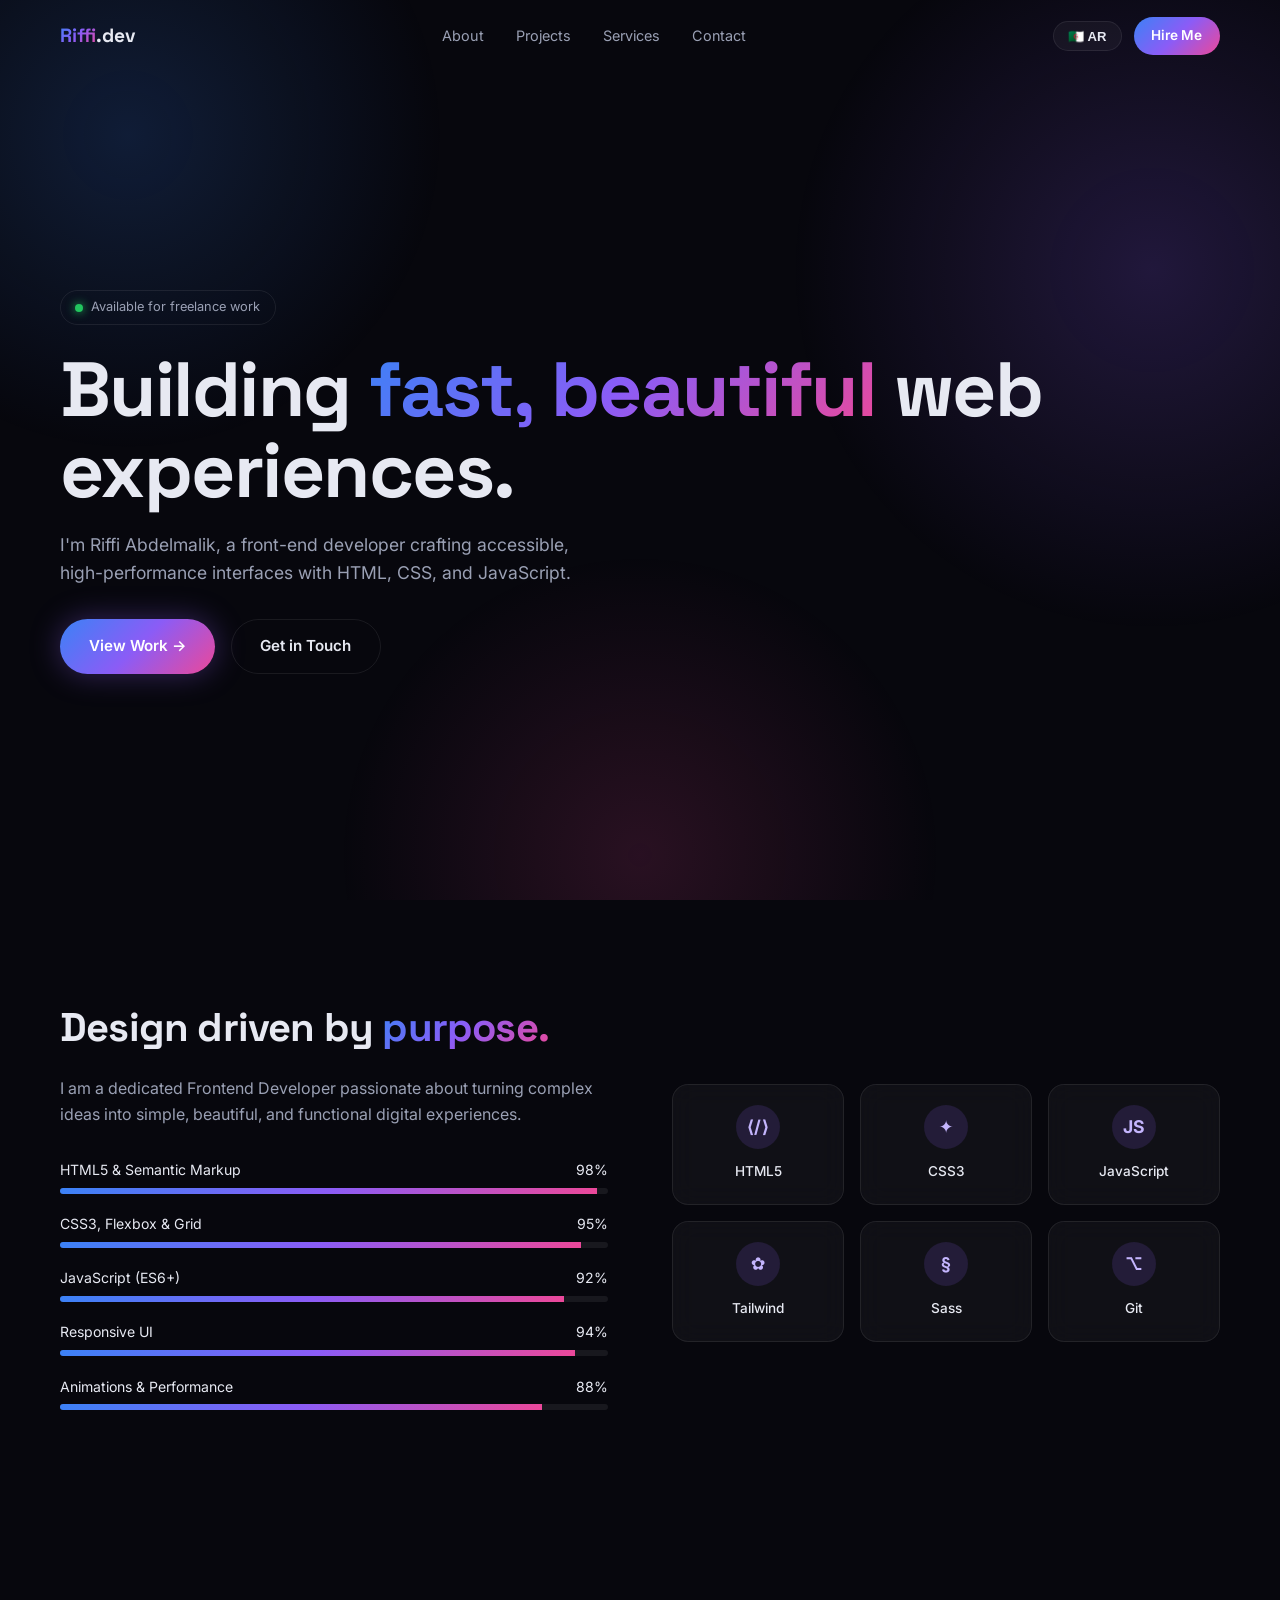
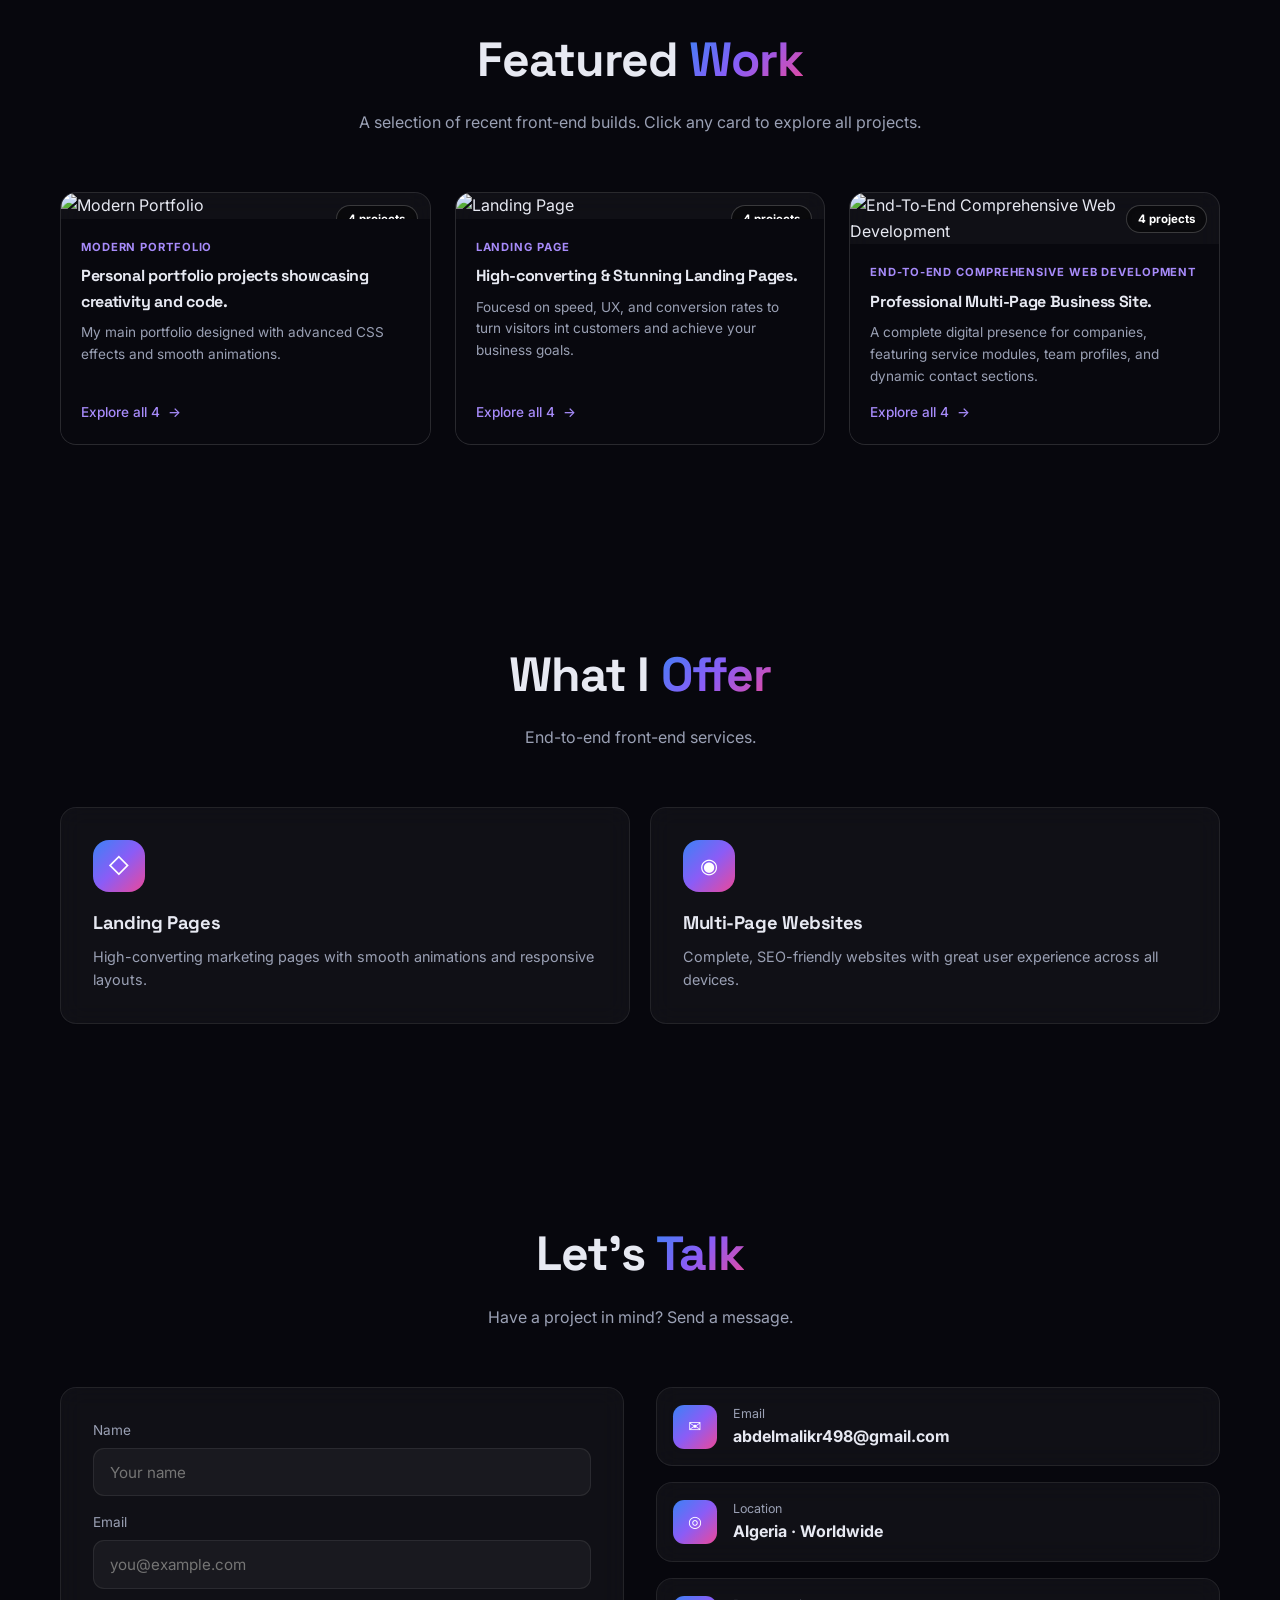
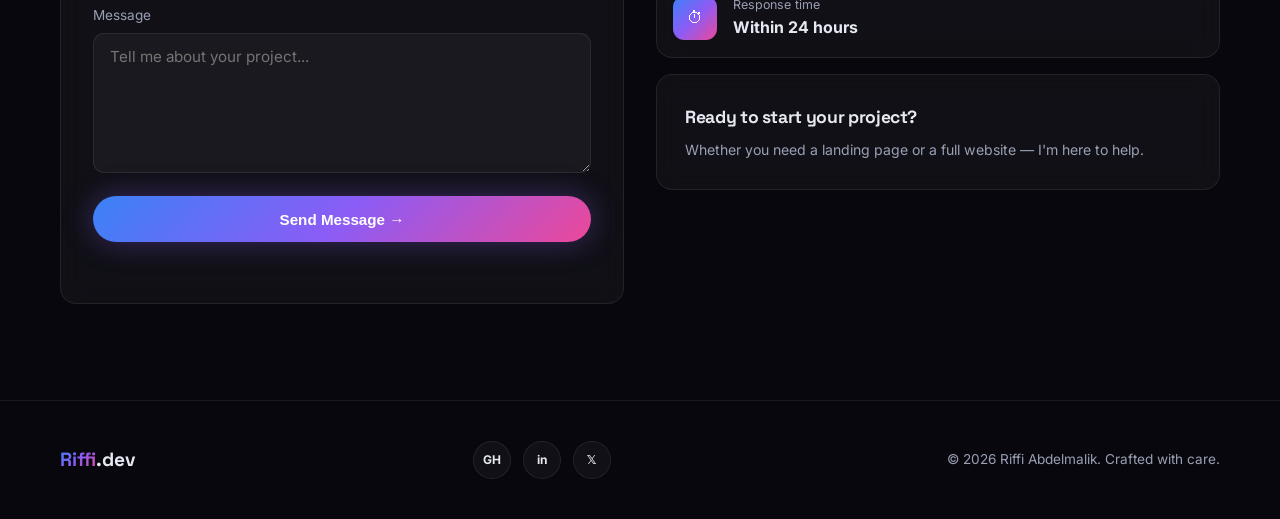
==== commit c429689c: "Add files via upload" ====
--- a/index.html
+++ b/index.html
@@ -1,415 +1,198 @@
 <!DOCTYPE html>
-<html lang="en">
-  <head>
-    <meta charset="UTF-8" />
-    <meta name="viewport" content="width=device-width, initial-scale=1.0" />
-    <title>Alex Hartwell — Growth & SEO Strategist | Data-Led Results</title>
-    <meta name="description" content="Helping SaaS companies scale their organic traffic by 200% through data-led content strategies. Portfolio of measurable growth wins." />
-    <meta property="og:title" content="Alex Hartwell — Growth & SEO Strategist" />
-    <meta property="og:description" content="Data-led content strategies that move metrics. Case studies, results, proof." />
-    <link rel="icon" type="image/svg+xml" href="/favicon.svg" />
-    <link rel="preconnect" href="https://fonts.googleapis.com">
-    <link rel="preconnect" href="https://fonts.gstatic.com" crossorigin>
-    <link href="https://fonts.googleapis.com/css2?family=Inter:wght@400;500;600;700;800&family=JetBrains+Mono:wght@400;500;700&family=Cairo:wght@400;500;600;700;800&display=swap" rel="stylesheet">
-    <link rel="stylesheet" href="styles.css" />
-  </head>
-  <body>
-    <header class="site-header">
-      <div class="container nav">
-        <a class="brand" href="#top">
-          <span class="brand-mark">AH</span>
-          <span class="brand-text" data-i18n="brand.name">Alex Hartwell</span>
-        </a>
-        <nav class="nav-links">
-          <a href="#impact" data-i18n="nav.impact">Impact</a>
-          <a href="#case-studies" data-i18n="nav.cases">Case Studies</a>
-          <a href="#metrics" data-i18n="nav.metrics">Metrics</a>
-          <a href="#stack" data-i18n="nav.stack">Stack</a>
-          <button class="lang-toggle" id="lang-toggle" type="button" aria-label="Switch language">
-            <span id="lang-toggle-label">العربية</span>
-          </button>
-          <a href="#contact" class="nav-cta" data-i18n="nav.cta">Book a call</a>
-        </nav>
+<html lang="en" dir="ltr">
+<head>
+  <meta charset="UTF-8"/>
+  <meta name="viewport" content="width=device-width, initial-scale=1.0"/>
+  <title>Riffi Abdelmalik — Front-End Developer</title>
+  <link rel="preconnect" href="https://fonts.googleapis.com">
+  <link rel="preconnect" href="https://fonts.gstatic.com" crossorigin>
+  <link href="https://fonts.googleapis.com/css2?family=Inter:wght@300;400;500;600;700
+    &family=Space+Grotesk:wght@500;600;700
+    &family=Cairo:wght@400;500;600;700&display=swap" rel="stylesheet">
+  <link rel="stylesheet" href="style.css">
+</head>
+<body>
+
+<nav class="nav" id="nav">
+  <div class="container nav-inner">
+    <a href="#" class="logo"><span class="gradient-text">Riffi</span>.dev</a>
+    <ul class="nav-links" id="navLinks">
+      <li><a href="#about"    data-i18n="nav.about">About</a></li>
+      <li><a href="#projects" data-i18n="nav.projects">Projects</a></li>
+      <li><a href="#services" data-i18n="nav.services">Services</a></li>
+      <li><a href="#contact"  data-i18n="nav.contact">Contact</a></li>
+    </ul>
+    <div class="nav-actions">
+      <button id="langBtn" class="lang-btn" aria-label="Switch language">🇩🇿 AR</button>
+      <a href="#contact" class="nav-cta" data-i18n="nav.hire">Hire Me</a>
+    </div>
+    <button class="menu-btn" id="menuBtn" aria-label="Toggle menu">
+      <span></span><span></span><span></span>
+    </button>
+  </div>
+</nav>
+
+<header class="hero">
+  <div class="container">
+    <div class="reveal">
+      <div class="badge" data-i18n="hero.badge">Available for freelance work</div>
+      <h1>
+        <span data-i18n="hero.h1a">Building </span>
+        <span class="gradient-text" data-i18n="hero.h1b">fast, beautiful</span>
+        <span data-i18n="hero.h1c"> web experiences.</span>
+      </h1>
+      <p data-i18n="hero.p">I'm Riffi Abdelmalik, a front-end developer crafting
+        accessible, high-performance interfaces with HTML, CSS, and JavaScript.</p>
+      <div class="hero-cta">
+        <a href="#projects" class="btn btn-primary" data-i18n="hero.cta1">View Work →</a>
+        <a href="#contact"  class="btn btn-ghost"   data-i18n="hero.cta2">Get in Touch</a>
       </div>
-    </header>
+    </div>
+  </div>
+</header>
 
-    <main id="top">
-      <!-- HERO -->
-      <section class="hero">
-        <div class="container hero-inner">
-          <div class="hero-tag">
-            <span class="status-dot"></span>
-            <span data-i18n="hero.tag">Available for Q3 2026 engagements</span>
+<section id="about">
+  <div class="container">
+    <div class="about-grid">
+      <div class="reveal">
+        <h2>
+          <span data-i18n="about.h2a">Design driven by </span>
+          <span class="gradient-text" data-i18n="about.h2b">purpose.</span>
+        </h2>
+        <p class="lead" data-i18n="about.p">I am a dedicated Frontend Developer passionate
+          about turning complex ideas into simple, beautiful digital experiences.</p>
+        <div id="skills">
+          <div class="skill-row">
+            <div class="label"><span data-i18n="skills.0">HTML5 & Semantic Markup</span><span>98%</span></div>
+            <div class="bar"><span data-w="98"></span></div>
           </div>
-          <h1 class="hero-headline">
-            <span data-i18n="hero.before">Helping SaaS companies scale their organic traffic by</span>
-            <span class="hero-accent" data-counter data-target="200">0</span>%
-            <span data-i18n="hero.after">through data-led content strategies.</span>
-          </h1>
-          <p class="hero-sub" data-i18n="hero.sub">
-            I'm a senior growth and SEO strategist. Over the last seven years I've
-            built repeatable content engines that generate qualified pipeline — not
-            vanity traffic. Below: the numbers, the methods, and the receipts.
-          </p>
-          <div class="hero-actions">
-            <a href="#case-studies" class="btn btn-primary" data-i18n="hero.btn1">See the case studies</a>
-            <a href="#contact" class="btn btn-ghost" data-i18n="hero.btn2">Get in touch →</a>
+          <div class="skill-row">
+            <div class="label"><span data-i18n="skills.1">CSS3, Flexbox & Grid</span><span>95%</span></div>
+            <div class="bar"><span data-w="95"></span></div>
           </div>
-
-          <ul class="hero-stats">
-            <li><strong data-counter data-target="42">0</strong><span data-i18n="hero.stat1">SaaS engagements</span></li>
-            <li><strong data-counter data-target="18" data-prefix="$" data-suffix="M+">$0</strong><span data-i18n="hero.stat2">Pipeline influenced</span></li>
-            <li><strong data-counter data-target="7">0</strong><span data-i18n="hero.stat3">Years specialized</span></li>
-            <li><strong data-counter data-target="96" data-suffix="%">0</strong><span data-i18n="hero.stat4">Client retention</span></li>
-          </ul>
-        </div>
-      </section>
-
-      <!-- IMPACT METRICS -->
-      <section id="metrics" class="section">
-        <div class="container">
-          <div class="section-head">
-            <span class="eyebrow" data-i18n="s1.eyebrow">01 — Headline metrics</span>
-            <h2 data-i18n="s1.title">Numbers that moved the business.</h2>
-            <p class="section-lede" data-i18n="s1.lede">Aggregated outcomes across recent engagements. Every figure is attributable, dashboarded, and defensible in a board meeting.</p>
+          <div class="skill-row">
+            <div class="label"><span data-i18n="skills.2">JavaScript (ES6+)</span><span>92%</span></div>
+            <div class="bar"><span data-w="92"></span></div>
           </div>
-
-          <div class="metric-grid">
-            <article class="metric-card">
-              <div class="metric-label" data-i18n="s1.m1.label">Avg. organic sessions lift</div>
-              <div class="metric-value"><span data-counter data-target="214" data-suffix="%">0</span></div>
-              <div class="metric-meta">
-                <span class="trend trend-up" data-i18n="s1.m1.trend">▲ vs. baseline</span>
-                <span data-i18n="s1.m1.window">12-month window</span>
-              </div>
-              <div class="spark" data-spark="6,9,11,14,18,22,28,34,41,52,63,78"></div>
-            </article>
-
-            <article class="metric-card">
-              <div class="metric-label" data-i18n="s1.m2.label">SQLs sourced from content</div>
-              <div class="metric-value"><span data-counter data-target="3.4" data-suffix="x">0</span></div>
-              <div class="metric-meta">
-                <span class="trend trend-up" data-i18n="s1.m2.trend">▲ pipeline contribution</span>
-                <span data-i18n="s1.m2.window">Per quarter</span>
-              </div>
-              <div class="spark" data-spark="10,12,11,16,19,21,25,29,32,36,40,44"></div>
-            </article>
-
-            <article class="metric-card">
-              <div class="metric-label" data-i18n="s1.m3.label">CAC reduction (paid offset)</div>
-              <div class="metric-value">−<span data-counter data-target="38" data-suffix="%">0</span></div>
-              <div class="metric-meta">
-                <span class="trend trend-down" data-i18n="s1.m3.trend">▼ blended CAC</span>
-                <span data-i18n="s1.m3.window">Within 9 months</span>
-              </div>
-              <div class="spark" data-spark="80,76,74,70,68,62,58,55,52,48,46,44" data-invert="true"></div>
-            </article>
-
-            <article class="metric-card">
-              <div class="metric-label" data-i18n="s1.m4.label">Top-3 ranking keywords gained</div>
-              <div class="metric-value">+<span data-counter data-target="1280">0</span></div>
-              <div class="metric-meta">
-                <span class="trend trend-up" data-i18n="s1.m4.trend">▲ across portfolio</span>
-                <span data-i18n="s1.m4.window">2024 → 2026</span>
-              </div>
-              <div class="spark" data-spark="120,180,260,340,420,540,680,820,940,1050,1180,1280"></div>
-            </article>
+          <div class="skill-row">
+            <div class="label"><span data-i18n="skills.3">Responsive UI</span><span>94%</span></div>
+            <div class="bar"><span data-w="94"></span></div>
+          </div>
+          <div class="skill-row">
+            <div class="label"><span data-i18n="skills.4">Animations & Performance</span><span>88%</span></div>
+            <div class="bar"><span data-w="88"></span></div>
           </div>
         </div>
-      </section>
+      </div>
+      <div class="tools reveal">
+        <div class="tool glass"><div class="ico">⟨/⟩</div><span>HTML5</span></div>
+        <div class="tool glass"><div class="ico">✦</div><span>CSS3</span></div>
+        <div class="tool glass"><div class="ico">JS</div><span>JavaScript</span></div>
+        <div class="tool glass"><div class="ico">✿</div><span>Tailwind</span></div>
+        <div class="tool glass"><div class="ico">§</div><span>Sass</span></div>
+        <div class="tool glass"><div class="ico">⌥</div><span>Git</span></div>
+      </div>
+    </div>
+  </div>
+</section>
 
-      <!-- IMPACT & RESULTS — STAR METHOD -->
-      <section id="impact" class="section section-alt">
-        <div class="container">
-          <div class="section-head">
-            <span class="eyebrow" data-i18n="s2.eyebrow">02 — Impact &amp; Results</span>
-            <h2 data-i18n="s2.title">How I work, in four moves.</h2>
-            <p class="section-lede" data-i18n="s2.lede">Every engagement follows the STAR framework. Situation. Task. Action. Result. No hand-waving, no hidden math.</p>
-          </div>
+<section id="projects">
+  <div class="container">
+    <div class="section-head reveal">
+      <h2>
+        <span data-i18n="projects.h2a">Featured </span>
+        <span class="gradient-text" data-i18n="projects.h2b">Work</span>
+      </h2>
+      <p data-i18n="projects.p">Click any card to explore all projects.</p>
+    </div>
+    <div class="projects" id="projectGrid"></div>
+  </div>
+</section>
 
-          <div class="star-grid">
-            <article class="star-card">
-              <header class="star-head"><span class="star-letter">S</span><h3 data-i18n="s2.s.title">Situation</h3></header>
-              <ul class="star-list">
-                <li data-i18n="s2.s.li1">Mid-market B2B SaaS, ARR plateau at $14M.</li>
-                <li data-i18n="s2.s.li2">Organic channel responsible for &lt;6% of pipeline.</li>
-                <li data-i18n="s2.s.li3">Content team producing volume without intent mapping.</li>
-                <li data-i18n="s2.s.li4">Paid CAC climbing 22% YoY across LinkedIn and Google.</li>
-              </ul>
-            </article>
+<section id="services">
+  <div class="container">
+    <div class="section-head reveal">
+      <h2>
+        <span data-i18n="services.h2a">What I </span>
+        <span class="gradient-text" data-i18n="services.h2b">Offer</span>
+      </h2>
+      <p data-i18n="services.p">End-to-end front-end services.</p>
+    </div>
+    <div class="services">
+      <div class="service glass reveal">
+        <div class="ico">◇</div>
+        <h3 data-i18n="services.0.title">Landing Pages</h3>
+        <p data-i18n="services.0.desc">High-converting pages with smooth animations and responsive layouts.</p>
+      </div>
+      <div class="service glass reveal">
+        <div class="ico">◉</div>
+        <h3 data-i18n="services.1.title">Multi-Page Websites</h3>
+        <p data-i18n="services.1.desc">Complete, SEO-friendly websites with great user experience across all devices.</p>
+      </div>
+    </div>
+  </div>
+</section>
 
-            <article class="star-card">
-              <header class="star-head"><span class="star-letter">T</span><h3 data-i18n="s2.t.title">Task</h3></header>
-              <ul class="star-list">
-                <li data-i18n="s2.t.li1">Lift organic to 25%+ of new pipeline within 4 quarters.</li>
-                <li data-i18n="s2.t.li2">Build a defensible topic moat in the integrations category.</li>
-                <li data-i18n="s2.t.li3">Reduce blended CAC by 30% without cutting paid spend abruptly.</li>
-                <li data-i18n="s2.t.li4">Stand up reporting the CFO would actually trust.</li>
-              </ul>
-            </article>
-
-            <article class="star-card">
-              <header class="star-head"><span class="star-letter">A</span><h3 data-i18n="s2.a.title">Action</h3></header>
-              <ul class="star-list">
-                <li data-i18n="s2.a.li1">Audited 1,200 URLs; pruned 38% of low-intent pages.</li>
-                <li data-i18n="s2.a.li2">Built a 90-cluster keyword map weighted by SERP economics.</li>
-                <li data-i18n="s2.a.li3">Launched programmatic comparison hub (412 pages in 11 weeks).</li>
-                <li data-i18n="s2.a.li4">Wired GA4 → Snowflake → Looker for attribution clarity.</li>
-              </ul>
-            </article>
-
-            <article class="star-card star-card-result">
-              <header class="star-head"><span class="star-letter">R</span><h3 data-i18n="s2.r.title">Result</h3></header>
-              <ul class="star-list">
-                <li data-i18n-html="s2.r.li1"><strong>+214%</strong> organic sessions in 12 months.</li>
-                <li data-i18n-html="s2.r.li2"><strong>3.4x</strong> SQLs sourced from content per quarter.</li>
-                <li data-i18n-html="s2.r.li3"><strong>−38%</strong> blended CAC; paid spend held flat.</li>
-                <li data-i18n-html="s2.r.li4"><strong>$6.2M</strong> attributable pipeline added in year one.</li>
-              </ul>
-            </article>
-          </div>
+<section id="contact">
+  <div class="container">
+    <div class="section-head reveal">
+      <h2>
+        <span data-i18n="contact.h2a">Let's </span>
+        <span class="gradient-text" data-i18n="contact.h2b">Talk</span>
+      </h2>
+      <p data-i18n="contact.p">Have a project in mind? Send a message.</p>
+    </div>
+    <div class="contact-grid">
+      <form id="contactForm" class="glass reveal form" action="https://formspree.io/f/xkokqgrg" method="POST">
+        <div class="field">
+          <label data-i18n="contact.nameLbl">Name</label>
+          <input type="text" name="name" data-i18n-ph="contact.namePh" placeholder="Your name" required>
         </div>
-      </section>
-
-      <!-- CHARTS -->
-      <section class="section">
-        <div class="container">
-          <div class="section-head">
-            <span class="eyebrow" data-i18n="s3.eyebrow">03 — Before vs. after</span>
-            <h2 data-i18n="s3.title">The shape of the growth curve.</h2>
-            <p class="section-lede" data-i18n="s3.lede">Two charts I bring to every kickoff. Left: monthly organic sessions before and after engagement. Right: pipeline contribution by channel.</p>
-          </div>
-
-          <div class="chart-grid">
-            <article class="chart-card">
-              <div class="chart-card-head">
-                <div>
-                  <h3 data-i18n="s3.c1.title">Monthly organic sessions</h3>
-                  <p class="chart-sub" data-i18n="s3.c1.sub">Before vs. after, indexed to month 0</p>
-                </div>
-                <div class="chart-legend">
-                  <span><i class="dot dot-mute"></i><span data-i18n="s3.c1.before">Before</span></span>
-                  <span><i class="dot dot-accent"></i><span data-i18n="s3.c1.after">After</span></span>
-                </div>
-              </div>
-              <svg id="chart-bar" class="chart-svg" viewBox="0 0 640 300" role="img" aria-label="Bar chart"></svg>
-              <div class="chart-foot"><span data-i18n="s3.c1.foot">Source: GA4, anonymized client cohort (n = 6).</span></div>
-            </article>
-
-            <article class="chart-card">
-              <div class="chart-card-head">
-                <div>
-                  <h3 data-i18n="s3.c2.title">Pipeline contribution by channel</h3>
-                  <p class="chart-sub" data-i18n="s3.c2.sub">Quarter over quarter, last 8 quarters</p>
-                </div>
-                <div class="chart-legend">
-                  <span><i class="dot dot-accent"></i><span data-i18n="s3.c2.organic">Organic content</span></span>
-                  <span><i class="dot dot-mute"></i><span data-i18n="s3.c2.paid">Paid acquisition</span></span>
-                </div>
-              </div>
-              <svg id="chart-line" class="chart-svg" viewBox="0 0 640 300" role="img" aria-label="Line chart"></svg>
-              <div class="chart-foot"><span data-i18n="s3.c2.foot">Attribution: position-based, validated against MMM.</span></div>
-            </article>
-          </div>
+        <div class="field">
+          <label data-i18n="contact.emailLbl">Email</label>
+          <input type="email" name="email" data-i18n-ph="contact.emailPh" placeholder="you@example.com" required>
         </div>
-      </section>
-
-      <!-- CASE STUDIES -->
-      <section id="case-studies" class="section section-alt">
-        <div class="container">
-          <div class="section-head">
-            <span class="eyebrow" data-i18n="s4.eyebrow">04 — Case studies</span>
-            <h2 data-i18n="s4.title">Selected engagements.</h2>
-            <p class="section-lede" data-i18n="s4.lede">Three recent wins. Tap any card to expand the STAR breakdown.</p>
-          </div>
-
-          <div class="case-grid">
-            <details class="case-card" open>
-              <summary>
-                <div class="case-summary-left">
-                  <span class="case-tag" data-i18n="s4.c1.tag">SaaS · Series B</span>
-                  <h3 data-i18n="s4.c1.title">Northwind Analytics</h3>
-                  <p data-i18n="s4.c1.desc">Built the integrations content moat that became 41% of inbound pipeline.</p>
-                </div>
-                <div class="case-summary-right">
-                  <div class="case-metric"><strong>+312%</strong><span data-i18n="s4.c1.metric1">Organic MQLs</span></div>
-                  <div class="case-metric"><strong>−44%</strong><span data-i18n="s4.c1.metric2">Blended CAC</span></div>
-                  <span class="case-toggle" aria-hidden="true">+</span>
-                </div>
-              </summary>
-              <div class="case-body">
-                <div class="case-star">
-                  <div><span class="case-star-letter">S</span><p data-i18n="s4.c1.s">Series B SaaS, 19 competitors with stronger brand recall, organic at 7% of pipeline.</p></div>
-                  <div><span class="case-star-letter">T</span><p data-i18n="s4.c1.t">Take #1 share of voice in "X integrations" SERPs within 3 quarters.</p></div>
-                  <div><span class="case-star-letter">A</span><p data-i18n="s4.c1.a">Programmatic hub of 412 integration pages, paired with weekly comparison long-form and an internal-link engine.</p></div>
-                  <div><span class="case-star-letter">R</span><p data-i18n-html="s4.c1.r"><strong>+312%</strong> organic MQLs · 1,180 keywords in top-3 · <strong>$4.8M</strong> attributable ARR.</p></div>
-                </div>
-              </div>
-            </details>
-
-            <details class="case-card">
-              <summary>
-                <div class="case-summary-left">
-                  <span class="case-tag" data-i18n="s4.c2.tag">FinTech · PLG</span>
-                  <h3 data-i18n="s4.c2.title">Ledgerly</h3>
-                  <p data-i18n="s4.c2.desc">Rebuilt the editorial calendar around bottom-of-funnel intent. Conversions tripled.</p>
-                </div>
-                <div class="case-summary-right">
-                  <div class="case-metric"><strong>3.1x</strong><span data-i18n="s4.c2.metric1">Trial signups</span></div>
-                  <div class="case-metric"><strong>+187%</strong><span data-i18n="s4.c2.metric2">Organic sessions</span></div>
-                  <span class="case-toggle" aria-hidden="true">+</span>
-                </div>
-              </summary>
-              <div class="case-body">
-                <div class="case-star">
-                  <div><span class="case-star-letter">S</span><p data-i18n="s4.c2.s">PLG fintech with 2,800 indexed pages, 71% generating zero clicks per quarter.</p></div>
-                  <div><span class="case-star-letter">T</span><p data-i18n="s4.c2.t">Cut the index footprint in half while growing qualified trial signups.</p></div>
-                  <div><span class="case-star-letter">A</span><p data-i18n="s4.c2.a">Pruned 1,400 URLs, rebuilt 280 templates around comparison and "alternative to" intent, instrumented every CTA.</p></div>
-                  <div><span class="case-star-letter">R</span><p data-i18n-html="s4.c2.r"><strong>3.1x</strong> trials · <strong>+187%</strong> sessions · <strong>−52%</strong> indexed bloat.</p></div>
-                </div>
-              </div>
-            </details>
-
-            <details class="case-card">
-              <summary>
-                <div class="case-summary-left">
-                  <span class="case-tag" data-i18n="s4.c3.tag">DevTools · Open Source</span>
-                  <h3 data-i18n="s4.c3.title">Forklane CI</h3>
-                  <p data-i18n="s4.c3.desc">Took a developer-tools brand from 14k to 220k monthly devs via documentation-led growth.</p>
-                </div>
-                <div class="case-summary-right">
-                  <div class="case-metric"><strong>15.7x</strong><span data-i18n="s4.c3.metric1">Monthly devs</span></div>
-                  <div class="case-metric"><strong>+92</strong><span data-i18n="s4.c3.metric2">NPS lift</span></div>
-                  <span class="case-toggle" aria-hidden="true">+</span>
-                </div>
-              </summary>
-              <div class="case-body">
-                <div class="case-star">
-                  <div><span class="case-star-letter">S</span><p data-i18n="s4.c3.s">OSS devtool, strong community, weak discoverability — docs were the conversion bottleneck.</p></div>
-                  <div><span class="case-star-letter">T</span><p data-i18n="s4.c3.t">Treat docs as the primary acquisition surface; lift activation 3x in two quarters.</p></div>
-                  <div><span class="case-star-letter">A</span><p data-i18n="s4.c3.a">Reorganized 2,100 doc pages into job-to-be-done flows, added schema, shipped a runnable example library.</p></div>
-                  <div><span class="case-star-letter">R</span><p data-i18n-html="s4.c3.r"><strong>15.7x</strong> monthly devs · <strong>+92</strong> NPS · <strong>62%</strong> activation, up from 19%.</p></div>
-                </div>
-              </div>
-            </details>
-          </div>
+        <div class="field">
+          <label data-i18n="contact.msgLbl">Message</label>
+          <textarea name="message" data-i18n-ph="contact.msgPh" placeholder="Tell me about your project..." required></textarea>
         </div>
-      </section>
-
-      <!-- STACK -->
-      <section id="stack" class="section">
-        <div class="container">
-          <div class="section-head">
-            <span class="eyebrow" data-i18n="s5.eyebrow">05 — Stack</span>
-            <h2 data-i18n="s5.title">Tools I run engagements on.</h2>
-            <p class="section-lede" data-i18n="s5.lede">Opinionated, not exhaustive. The point is clean data flowing into decisions, not collecting logos.</p>
-          </div>
-
-          <div class="stack-grid">
-            <div class="stack-col">
-              <h4 data-i18n="s5.col1.title">Research &amp; Strategy</h4>
-              <ul>
-                <li>Ahrefs · Semrush · Clearscope</li>
-                <li>SparkToro · GlimpseAI · Exploding Topics</li>
-                <li data-i18n="s5.col1.li3">Custom SERP scrapers (Python)</li>
-              </ul>
-            </div>
-            <div class="stack-col">
-              <h4 data-i18n="s5.col2.title">Analytics &amp; Attribution</h4>
-              <ul>
-                <li>GA4 · BigQuery · Snowflake</li>
-                <li>Looker · Hex · dbt</li>
-                <li data-i18n="s5.col2.li3">Position-based + MMM blending</li>
-              </ul>
-            </div>
-            <div class="stack-col">
-              <h4 data-i18n="s5.col3.title">Production &amp; Ops</h4>
-              <ul>
-                <li>Notion · Airtable · Linear</li>
-                <li>Webflow CMS · Sanity · Contentful</li>
-                <li data-i18n="s5.col3.li3">Zapier · n8n for workflow glue</li>
-              </ul>
-            </div>
-            <div class="stack-col">
-              <h4 data-i18n="s5.col4.title">Experimentation</h4>
-              <ul>
-                <li>VWO · Optimizely · Statsig</li>
-                <li data-i18n="s5.col4.li2">Bayesian sample-size planning</li>
-                <li data-i18n="s5.col4.li3">SQL-first holdout cohorts</li>
-              </ul>
-            </div>
-          </div>
+        <button class="btn btn-primary btn-block" type="submit" data-i18n="contact.send">Send Message →</button>
+        <p class="form-status" id="formStatus"></p>
+      </form>
+      <div class="reveal">
+        <div class="info-item glass">
+          <div class="ico">✉</div>
+          <div><small>Email</small><strong><a href="mailto:abdelmalikr498@gmail.com">abdelmalikr498@gmail.com</a></strong></div>
         </div>
-      </section>
-
-      <!-- TESTIMONIAL -->
-      <section class="section section-quote">
-        <div class="container">
-          <figure class="quote">
-            <blockquote data-i18n="quote.text">
-              "Alex showed up with a spreadsheet that mapped every URL on our site to a revenue outcome. Three quarters later, organic was the largest single channel in our pipeline. He doesn't sell traffic — he sells math you can take to the board."
-            </blockquote>
-            <figcaption>
-              <strong data-i18n="quote.name">Priya Raman</strong>
-              <span data-i18n="quote.role">VP Marketing, Northwind Analytics</span>
-            </figcaption>
-          </figure>
+        <div class="info-item glass">
+          <div class="ico">◎</div>
+          <div><small data-i18n="contact.locationLbl">Location</small><strong data-i18n="contact.locationVal">Algeria · Worldwide</strong></div>
         </div>
-      </section>
-
-      <!-- CONTACT -->
-      <section id="contact" class="section section-contact">
-        <div class="container contact-grid">
-          <div>
-            <span class="eyebrow" data-i18n="s6.eyebrow">06 — Get in touch</span>
-            <h2 data-i18n="s6.title">Let's see if the numbers line up.</h2>
-            <p class="section-lede" data-i18n="s6.lede">I take on a small number of engagements per quarter so the work stays hands-on. Tell me the situation and the metric you need to move — I'll reply within two business days with a candid assessment.</p>
-            <ul class="contact-list">
-              <li><span data-i18n="s6.email">Email</span><a href="mailto:alex@hartwell.studio">alex@hartwell.studio</a></li>
-              <li><span data-i18n="s6.linkedin">LinkedIn</span><a href="#" rel="noopener">/in/alex-hartwell</a></li>
-              <li><span data-i18n="s6.based">Based</span><span class="contact-val" data-i18n="s6.location">Austin, TX · working globally</span></li>
-            </ul>
-          </div>
-
-          <form class="contact-form" id="contact-form" novalidate>
-            <div class="form-row">
-              <label><span data-i18n="form.name">Name</span><input type="text" name="name" autocomplete="name" required /></label>
-              <label><span data-i18n="form.email">Work email</span><input type="email" name="email" autocomplete="email" required /></label>
-            </div>
-            <label><span data-i18n="form.company">Company</span><input type="text" name="company" autocomplete="organization" /></label>
-            <label>
-              <span data-i18n="form.metric">Metric you want to move</span>
-              <select name="metric" required>
-                <option value="" data-i18n="form.opt0">Select one…</option>
-                <option data-i18n="form.opt1">Organic traffic / SEO</option>
-                <option data-i18n="form.opt2">Pipeline contribution from content</option>
-                <option data-i18n="form.opt3">CAC reduction</option>
-                <option data-i18n="form.opt4">Activation / PLG funnel</option>
-                <option data-i18n="form.opt5">Something else</option>
-              </select>
-            </label>
-            <label><span data-i18n="form.context">Brief context</span><textarea name="message" rows="4" data-i18n-placeholder="form.placeholder" placeholder="Where you are, where you'd like to be, and any constraints I should know."></textarea></label>
-            <button type="submit" class="btn btn-primary btn-block" data-i18n="form.submit">Send brief →</button>
-            <p class="form-note" id="form-note" aria-live="polite"></p>
-          </form>
+        <div class="info-item glass">
+          <div class="ico">⏱</div>
+          <div><small data-i18n="contact.responseLbl">Response time</small><strong data-i18n="contact.responseVal">Within 24 hours</strong></div>
         </div>
-      </section>
-    </main>
-
-    <footer class="site-footer">
-      <div class="container footer-inner">
-        <div>
-          <span class="brand-mark small">AH</span>
-          <span data-i18n-html="footer.copy">© <span id="year"></span> Alex Hartwell. Data-led growth for SaaS.</span>
-        </div>
-        <div class="footer-links">
-          <a href="#impact" data-i18n="nav.impact">Impact</a>
-          <a href="#case-studies" data-i18n="footer.cases">Case studies</a>
-          <a href="#contact" data-i18n="footer.contact">Contact</a>
+        <div class="info-box glass">
+          <h3 data-i18n="contact.boxTitle">Ready to start your project?</h3>
+          <p data-i18n="contact.boxP">Whether you need a landing page or a full website — I'm here to help.</p>
         </div>
       </div>
-    </footer>
+    </div>
+  </div>
+</section>
 
-    <script type="module" src="main.js"></script>
-  </body>
-</html>
+<footer>
+  <div class="container footer-inner">
+    <a href="#" class="logo"><span class="gradient-text">Riffi</span>.dev</a>
+    <div class="socials">
+      <a href="https://github.com/riffiabdelamlik" target="_blank">GH</a>
+      <a href="#">in</a>
+      <a href="#">𝕏</a>
+    </div>
+    <p>© <span id="year"></span> Riffi Abdelmalik. <span data-i18n="footer.crafted">Crafted with care.</span></p>
+  </div>
+</footer>
+
+<script src="script.js"></script>
+</body>
+</html>
--- a/style.css
+++ b/style.css
@@ -0,0 +1,201 @@
+:root {
+  --bg: #07070d; --panel: rgba(255,255,255,.04);
+  --border: rgba(255,255,255,.08); --text: #e7e9f2;
+  --muted: #9aa0b4;
+  --grad: linear-gradient(135deg,#3b82f6 0%,#8b5cf6 50%,#ec4899 100%);
+  --radius: 1rem;
+  --font-en: 'Inter', system-ui, sans-serif;
+  --font-display-en: 'Space Grotesk', sans-serif;
+  --font-ar: 'Cairo', system-ui, sans-serif;
+}
+
+*, *::before, *::after { margin:0; padding:0; box-sizing:border-box; }
+html { scroll-behavior:smooth; }
+body { font-family:var(--font-en); background:var(--bg); color:var(--text);
+  line-height:1.6; overflow-x:hidden; }
+body::before {
+  content:""; position:fixed; inset:0; z-index:-1; pointer-events:none;
+  background:
+    radial-gradient(700px circle at 10% 15%, rgba(59,130,246,.18), transparent 45%),
+    radial-gradient(800px circle at 90% 30%, rgba(139,92,246,.2), transparent 45%),
+    radial-gradient(600px circle at 50% 95%, rgba(236,72,153,.15), transparent 50%);
+}
+html[dir="rtl"] body { font-family:var(--font-ar); }
+html[dir="rtl"] h1,
+html[dir="rtl"] h2,
+html[dir="rtl"] h3 { font-family:var(--font-ar); letter-spacing:0; }
+
+a { color:inherit; text-decoration:none; }
+h1,h2,h3 { font-family:var(--font-display-en); letter-spacing:-0.02em; }
+.container { max-width:1200px; margin:0 auto; padding:0 1.25rem; }
+.gradient-text {
+  background:var(--grad); -webkit-background-clip:text;
+  background-clip:text; color:transparent;
+}
+.glass {
+  background:var(--panel); border:1px solid var(--border);
+  backdrop-filter:blur(12px); border-radius:var(--radius);
+}
+
+/* REVEAL */
+.reveal { opacity:0; transform:translateY(2rem); transition:opacity .7s, transform .7s; }
+.reveal.visible { opacity:1; transform:translateY(0); }
+
+/* NAV */
+.nav { position:fixed; top:0; left:0; right:0; z-index:50; transition:.3s; }
+.nav.scrolled { background:rgba(7,7,13,.85); backdrop-filter:blur(16px); border-bottom:1px solid var(--border); }
+.nav-inner { display:flex; align-items:center; justify-content:space-between; height:72px; }
+.logo { font-family:var(--font-display-en); font-weight:700; font-size:1.2rem; }
+.nav-links { display:flex; gap:2rem; list-style:none; }
+.nav-links a { color:var(--muted); font-size:.9rem; transition:color .2s; }
+.nav-links a:hover { color:var(--text); }
+.nav-actions { display:flex; align-items:center; gap:.75rem; }
+.lang-btn {
+  background:var(--panel); border:1px solid var(--border);
+  color:var(--text); padding:.4rem .9rem; border-radius:999px;
+  font-size:.82rem; font-weight:700; cursor:pointer;
+  transition:border-color .2s, transform .2s;
+}
+.lang-btn:hover { border-color:rgba(139,92,246,.5); transform:translateY(-1px); }
+.nav-cta {
+  padding:.5rem 1.1rem; border-radius:999px; background:var(--grad);
+  color:#fff; font-weight:600; font-size:.85rem; transition:.2s;
+}
+.nav-cta:hover { opacity:.9; transform:translateY(-1px); }
+
+/* hamburger */
+.menu-btn { display:none; flex-direction:column; gap:5px; background:none; border:none; cursor:pointer; padding:4px; }
+.menu-btn span { display:block; width:24px; height:2px; background:var(--text); border-radius:2px; transition:.3s; }
+.menu-btn.open span:nth-child(1) { transform:translateY(7px) rotate(45deg); }
+.menu-btn.open span:nth-child(2) { opacity:0; }
+.menu-btn.open span:nth-child(3) { transform:translateY(-7px) rotate(-45deg); }
+
+@media (max-width:780px) {
+  .nav-links {
+    display:none; flex-direction:column; gap:1.25rem;
+    position:absolute; top:72px; left:0; right:0;
+    background:rgba(7,7,13,.97); padding:1.5rem 1.25rem;
+    border-bottom:1px solid var(--border);
+  }
+  .nav-links.open { display:flex; }
+  .nav-actions { display:none; }
+  .nav-actions.open { display:flex; padding:0 1.25rem 1.25rem; }
+  .menu-btn { display:flex; }
+}
+
+/* HERO */
+.hero { min-height:100vh; display:flex; align-items:center; padding:8rem 0 4rem; }
+.badge { display:inline-flex; align-items:center; gap:.5rem; padding:.4rem .9rem;
+  border:1px solid var(--border); border-radius:999px; font-size:.8rem;
+  color:var(--muted); margin-bottom:1.5rem; }
+.badge::before { content:""; width:8px; height:8px; border-radius:50%;
+  background:#22c55e; box-shadow:0 0 10px #22c55e; }
+.hero h1 { font-size:clamp(2.5rem,6vw,5rem); font-weight:700;
+  line-height:1.05; margin-bottom:1.25rem; }
+.hero > .container > div > p { font-size:1.1rem; color:var(--muted); max-width:540px; margin-bottom:2rem; }
+.hero-cta { display:flex; gap:1rem; flex-wrap:wrap; }
+
+/* BUTTONS */
+.btn { display:inline-flex; align-items:center; gap:.5rem; padding:.9rem 1.8rem;
+  border-radius:999px; font-weight:600; font-size:.95rem; border:none; cursor:pointer; transition:.3s; }
+.btn-primary { background:var(--grad); color:#fff; box-shadow:0 0 30px rgba(139,92,246,.35); }
+.btn-primary:hover { transform:translateY(-2px); box-shadow:0 0 45px rgba(139,92,246,.55); }
+.btn-ghost { background:transparent; color:var(--text); border:1px solid var(--border); }
+.btn-ghost:hover { background:var(--panel); }
+.btn-block { width:100%; justify-content:center; }
+
+/* SECTIONS */
+section { padding:6rem 0; }
+.section-head { text-align:center; margin-bottom:3.5rem; }
+.section-head h2 { font-size:clamp(2rem,4vw,3rem); margin-bottom:.75rem; }
+.section-head p { color:var(--muted); }
+
+/* ABOUT */
+.about-grid { display:grid; grid-template-columns:1fr 1fr; gap:3rem 4rem; align-items:center; }
+@media (max-width:820px) { .about-grid { grid-template-columns:1fr; } }
+.about-grid h2 { font-size:clamp(1.8rem,3.5vw,2.5rem); margin-bottom:1rem; }
+.lead { color:var(--muted); margin-bottom:2rem; }
+.skill-row { margin-bottom:1.2rem; }
+.skill-row .label { display:flex; justify-content:space-between; font-size:.88rem; margin-bottom:.4rem; }
+.bar { height:6px; background:rgba(255,255,255,.07); border-radius:999px; overflow:hidden; }
+.bar span { display:block; height:100%; background:var(--grad); width:0; transition:width 1.2s cubic-bezier(.4,0,.2,1); }
+.tools { display:grid; grid-template-columns:repeat(3,1fr); gap:1rem; }
+@media (max-width:480px) { .tools { grid-template-columns:repeat(2,1fr); } }
+.tool { padding:1.25rem; text-align:center; transition:.3s; }
+.tool:hover { transform:translateY(-4px); border-color:rgba(139,92,246,.5); }
+.tool .ico { width:44px; height:44px; border-radius:50%; background:rgba(139,92,246,.15);
+  color:#c4b5fd; display:grid; place-items:center; margin:0 auto .6rem; font-size:1.1rem; font-weight:700; }
+.tool span { font-size:.85rem; font-weight:500; }
+
+/* PROJECTS */
+.projects { display:grid; grid-template-columns:repeat(3,1fr); gap:1.5rem; }
+@media (max-width:900px) { .projects { grid-template-columns:repeat(2,1fr); } }
+@media (max-width:580px) { .projects { grid-template-columns:1fr; } }
+.card-link { display:block; height:100%; }
+.card { border-radius:var(--radius); overflow:hidden; border:1px solid rgba(255,255,255,.1);
+  display:flex; flex-direction:column; height:100%;
+  transition:transform .4s, border-color .4s, box-shadow .4s; cursor:pointer; }
+.card:hover { transform:translateY(-12px); border-color:rgba(139,92,246,.6);
+  box-shadow:0 20px 40px rgba(168,85,247,.2); }
+.thumb-wrap { overflow:hidden; position:relative; }
+.thumb { width:100%; height:200px; object-fit:cover; transition:transform .6s; }
+.card:hover .thumb { transform:scale(1.08); }
+.thumb-overlay { position:absolute; inset:0; background:linear-gradient(to top,rgba(0,0,0,.65),transparent);
+  opacity:0; transition:opacity .3s; display:flex; align-items:flex-end; padding:1rem; }
+.card:hover .thumb-overlay { opacity:1; }
+.thumb-overlay span { background:rgba(255,255,255,.2); backdrop-filter:blur(6px);
+  color:#fff; font-size:.8rem; font-weight:600; padding:.3rem .8rem; border-radius:999px; }
+.count-badge { position:absolute; top:.75rem; right:.75rem; background:rgba(0,0,0,.55);
+  backdrop-filter:blur(6px); color:#fff; font-size:.72rem; font-weight:700;
+  padding:.25rem .7rem; border-radius:999px; border:1px solid rgba(255,255,255,.2); }
+.card .body { padding:1.25rem; background:rgba(7,7,13,.8); flex:1; display:flex; flex-direction:column; }
+.cat { font-size:.7rem; font-weight:700; text-transform:uppercase;
+  letter-spacing:.08em; color:#a78bfa; margin-bottom:.4rem; display:block; }
+.card h3 { font-size:1rem; margin-bottom:.5rem; transition:color .3s; }
+.card:hover h3 { color:#c4b5fd; }
+.card .body > p { color:var(--muted); font-size:.85rem; flex:1; }
+.card-footer { display:flex; align-items:center; gap:.5rem; margin-top:.9rem;
+  color:#a78bfa; font-size:.85rem; font-weight:500; }
+
+/* SERVICES */
+.services { display:grid; grid-template-columns:repeat(2,1fr); gap:1.25rem; }
+@media (max-width:640px) { .services { grid-template-columns:1fr; } }
+.service { padding:2rem; transition:.3s; }
+.service:hover { transform:translateY(-5px); border-color:rgba(236,72,153,.4); }
+.service .ico { width:52px; height:52px; border-radius:1rem; background:var(--grad);
+  display:grid; place-items:center; color:#fff; margin-bottom:1rem; font-size:1.3rem; }
+.service h3 { font-size:1.15rem; margin-bottom:.5rem; }
+.service p { color:var(--muted); font-size:.9rem; }
+
+/* CONTACT */
+.contact-grid { display:grid; grid-template-columns:1fr 1fr; gap:2rem; align-items:start; }
+@media (max-width:820px) { .contact-grid { grid-template-columns:1fr; } }
+.form { padding:2rem; }
+.field { margin-bottom:1rem; }
+.field label { display:block; font-size:.85rem; color:var(--muted); margin-bottom:.4rem; }
+.field input, .field textarea { width:100%; padding:.85rem 1rem;
+  background:rgba(255,255,255,.04); border:1px solid var(--border);
+  border-radius:.7rem; color:var(--text); font-family:inherit; font-size:.95rem; transition:.2s; }
+.field input:focus, .field textarea:focus { outline:none; border-color:#8b5cf6;
+  box-shadow:0 0 0 3px rgba(139,92,246,.18); }
+.field textarea { resize:vertical; min-height:140px; }
+.form-status { text-align:center; font-size:.88rem; margin-top:.75rem; min-height:1.2em; }
+.form-status.success { color:#4ade80; } .form-status.error { color:#f87171; }
+.info-item { display:flex; gap:1rem; align-items:center; padding:1rem; margin-bottom:1rem; }
+.info-item .ico { width:44px; height:44px; border-radius:.7rem; background:var(--grad);
+  display:grid; place-items:center; color:#fff; flex-shrink:0; }
+.info-item small { color:var(--muted); font-size:.78rem; display:block; }
+.info-box { padding:1.75rem; margin-top:.5rem; }
+.info-box h3 { font-size:1.1rem; margin-bottom:.5rem; }
+.info-box p { color:var(--muted); font-size:.88rem; line-height:1.6; }
+
+/* FOOTER */
+footer { border-top:1px solid var(--border); padding:2.5rem 0; }
+.footer-inner { display:flex; align-items:center; justify-content:space-between; flex-wrap:wrap; gap:1.25rem; }
+@media (max-width:600px) { .footer-inner { flex-direction:column; text-align:center; } }
+.socials { display:flex; gap:.75rem; }
+.socials a { width:38px; height:38px; border-radius:50%; background:var(--panel);
+  border:1px solid var(--border); display:grid; place-items:center;
+  font-size:.75rem; font-weight:700; transition:.2s; }
+.socials a:hover { border-color:rgba(139,92,246,.5); color:#c4b5fd; }
+footer p { color:var(--muted); font-size:.85rem; }
